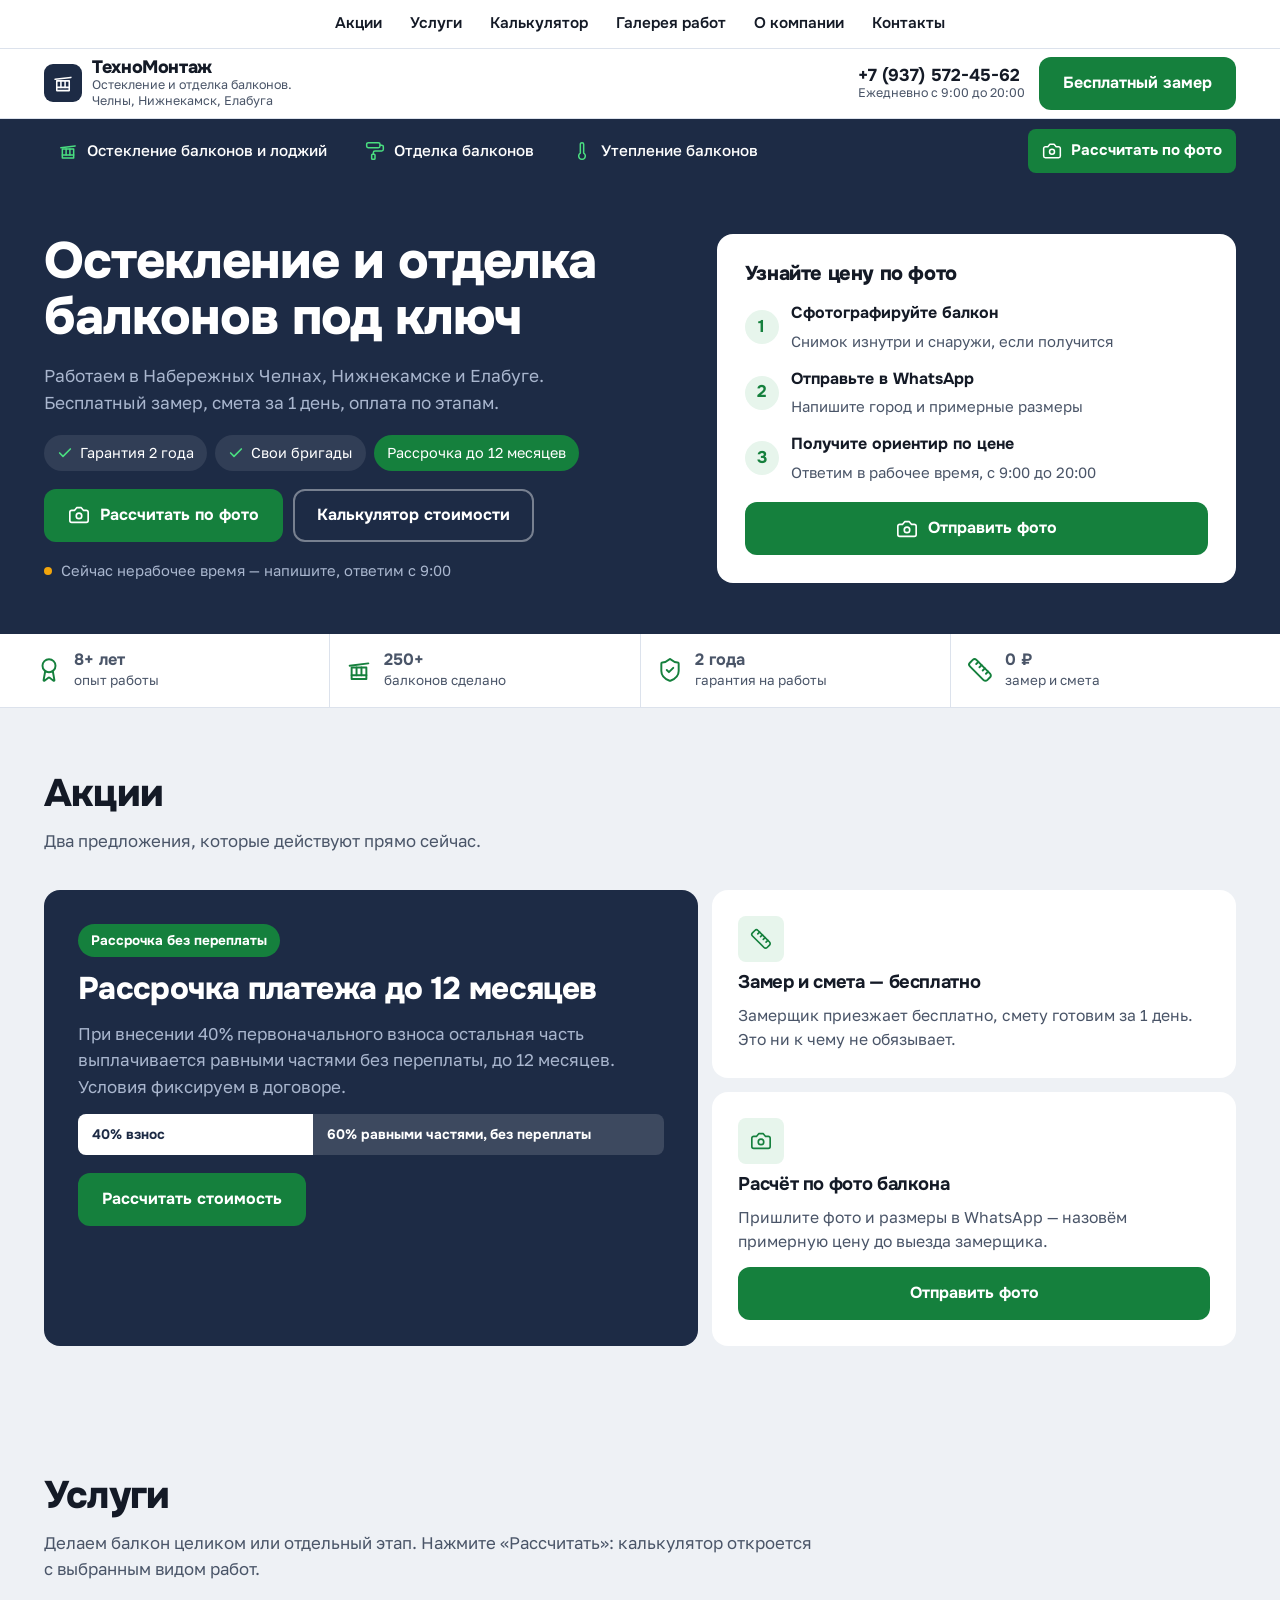
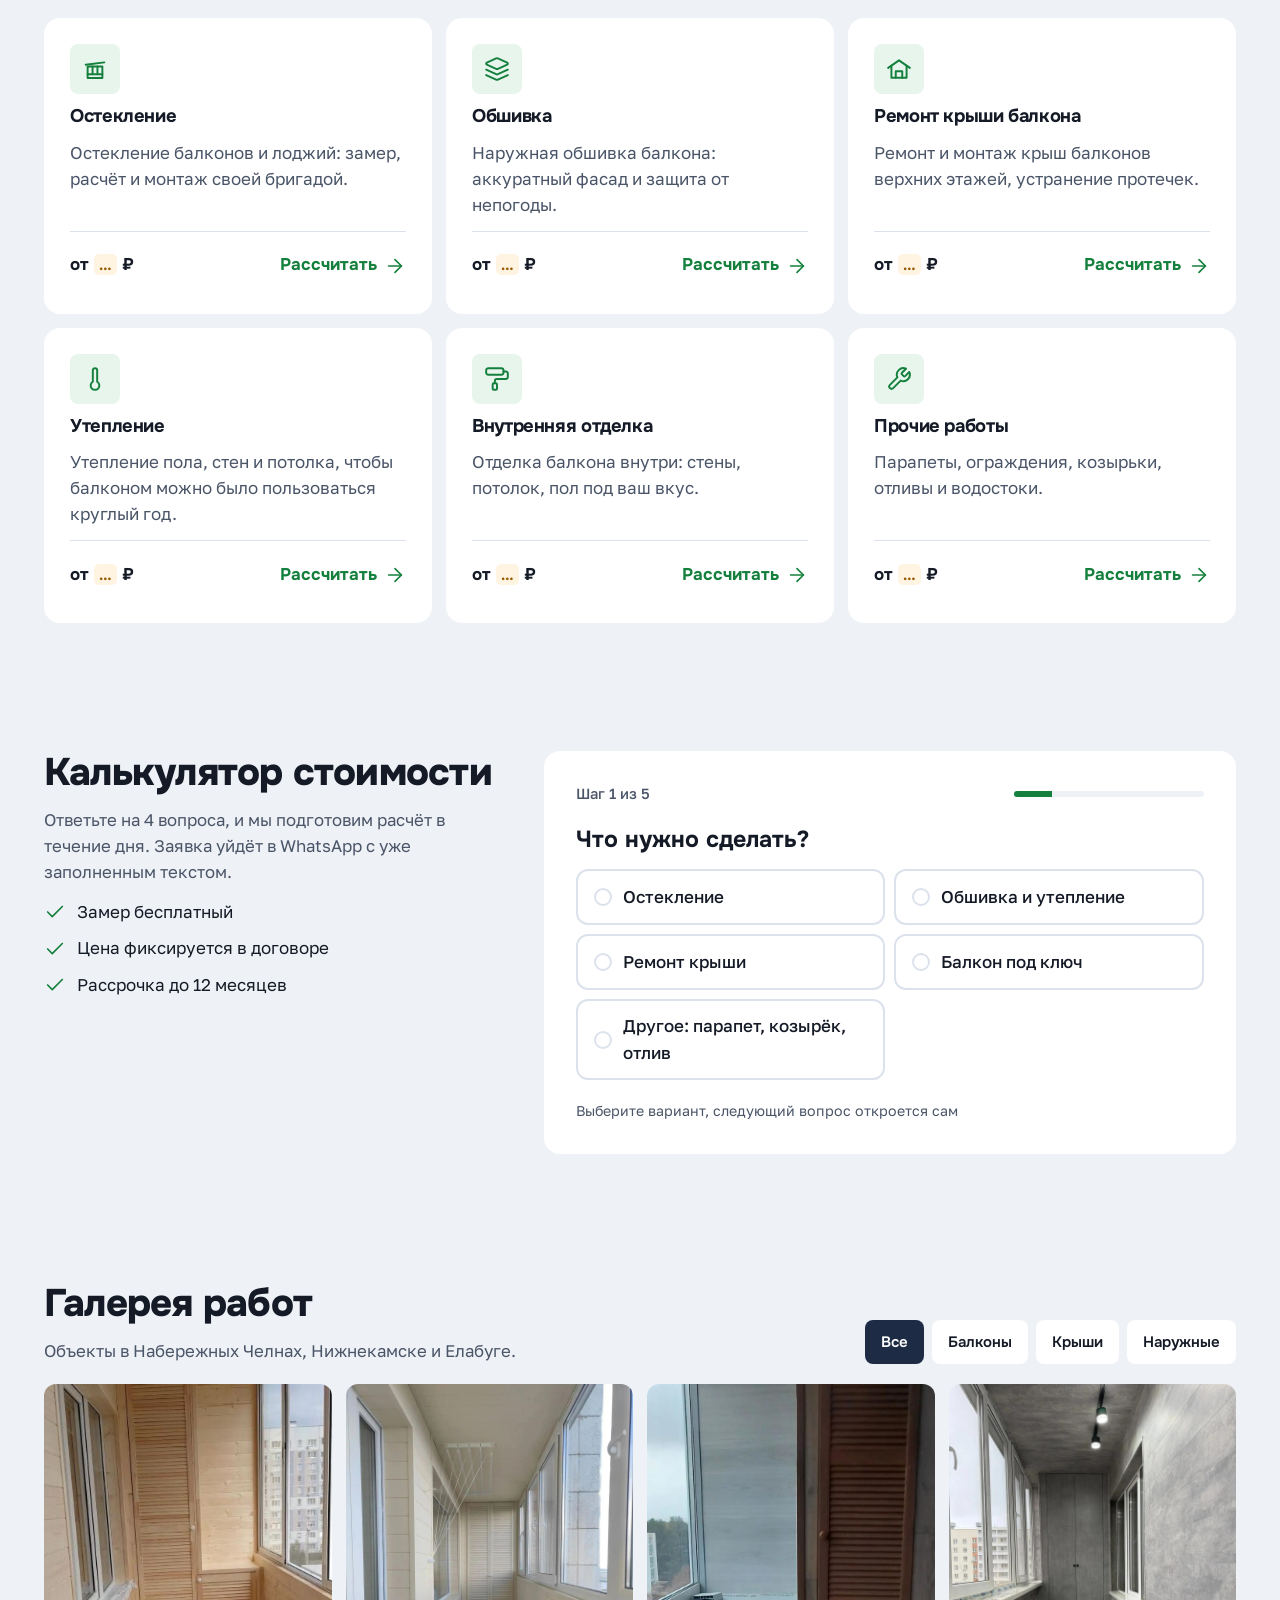
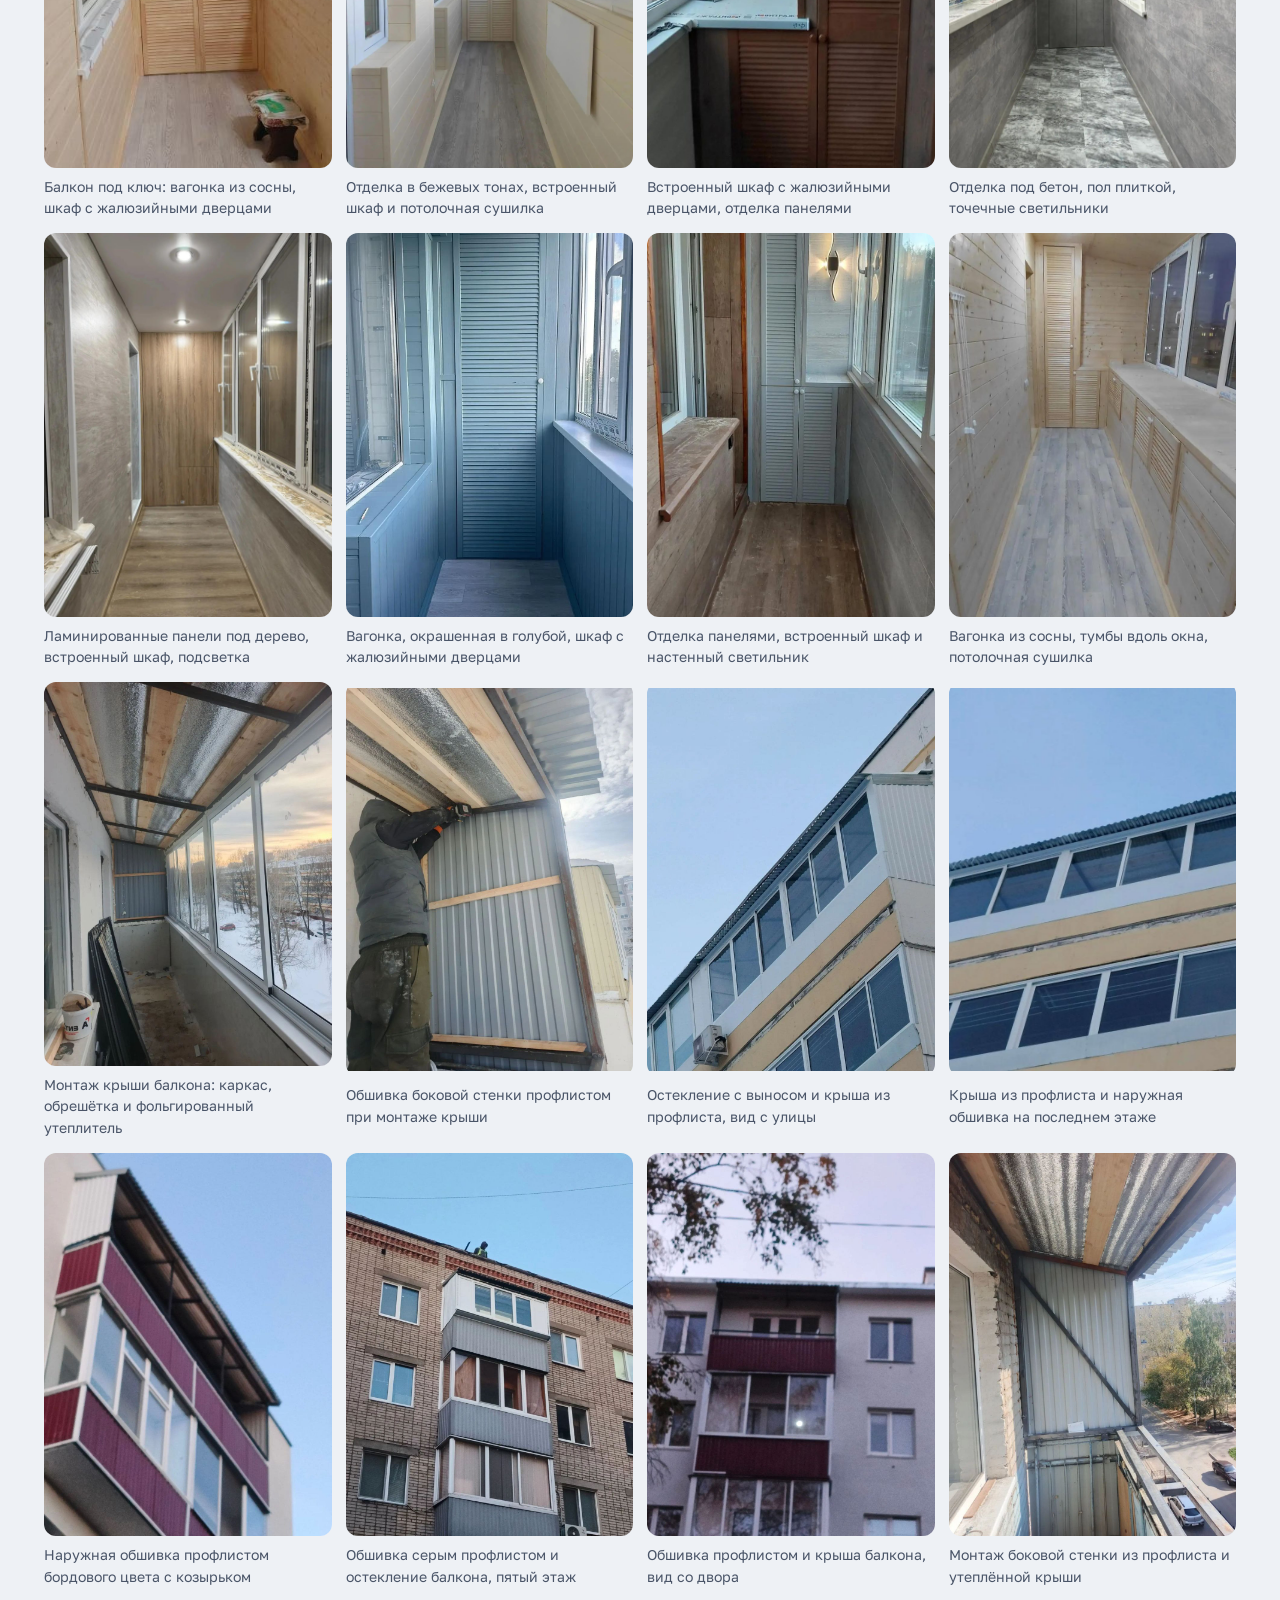
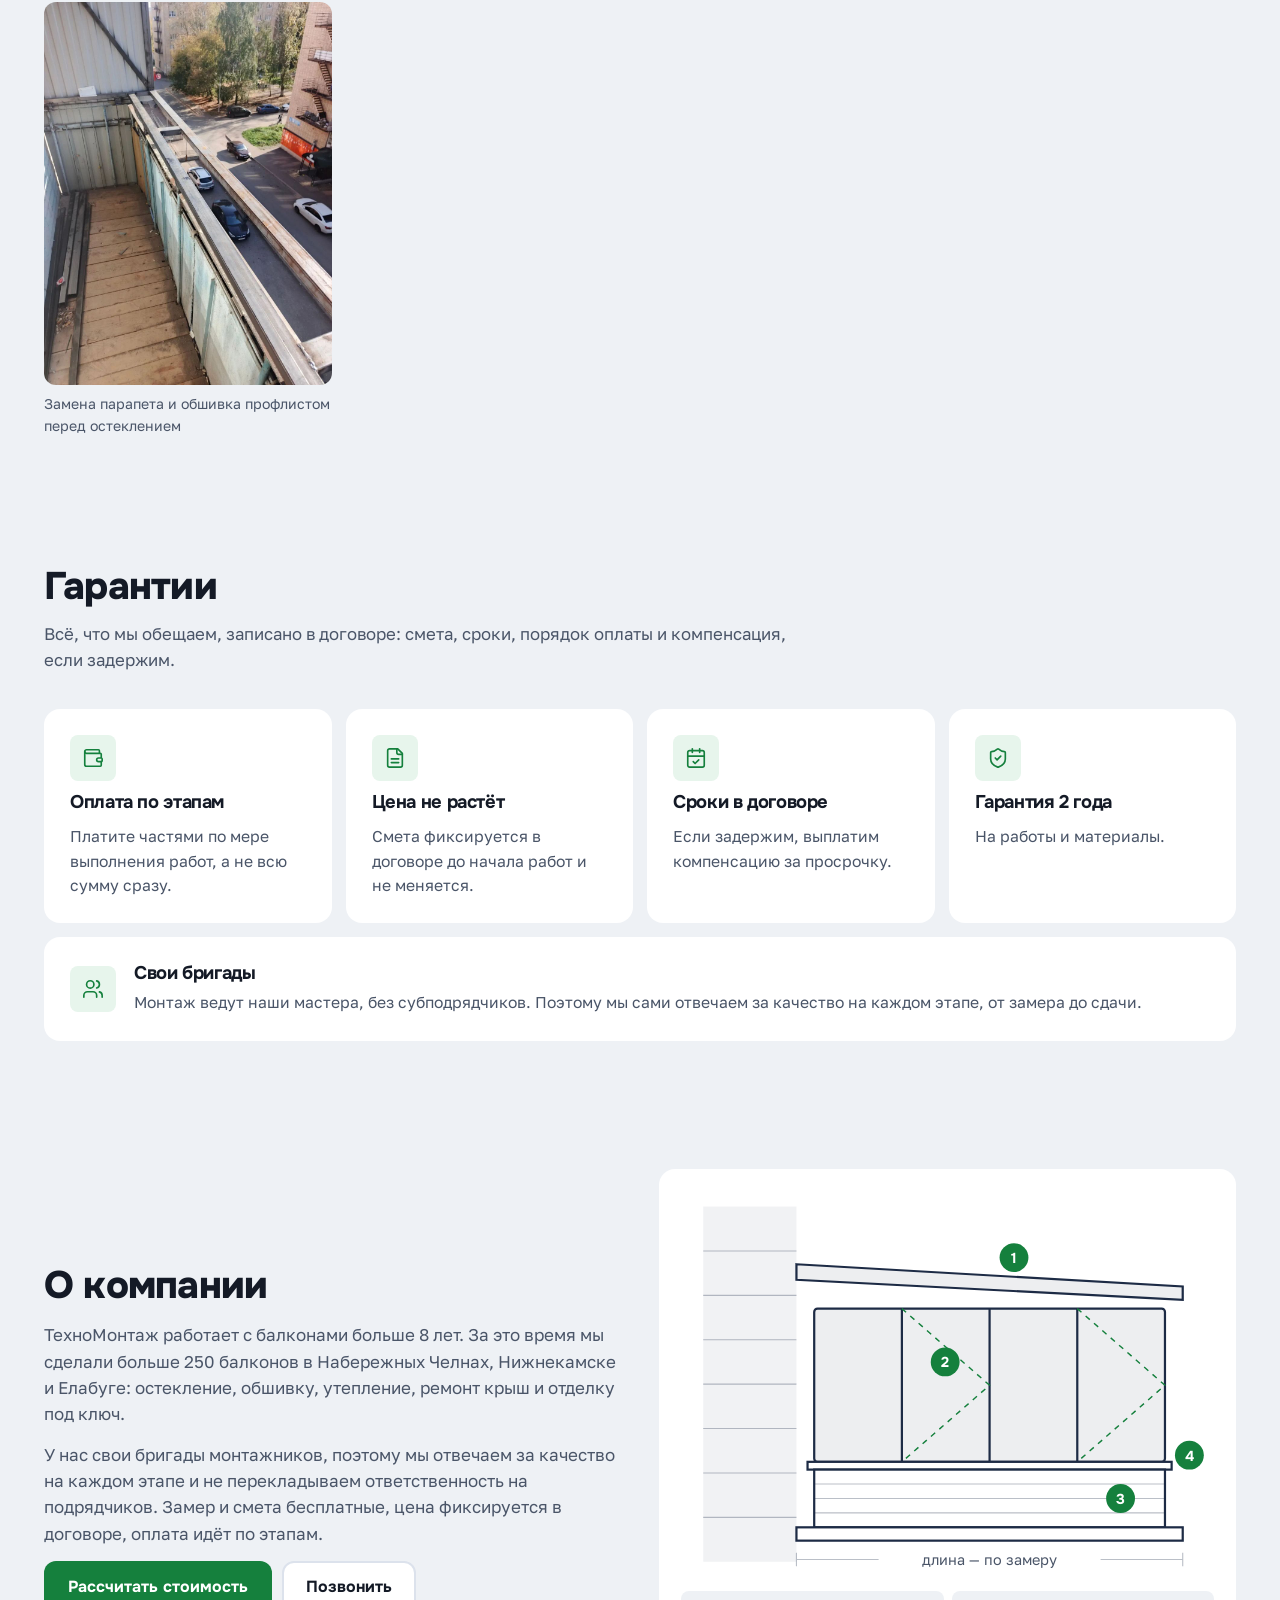
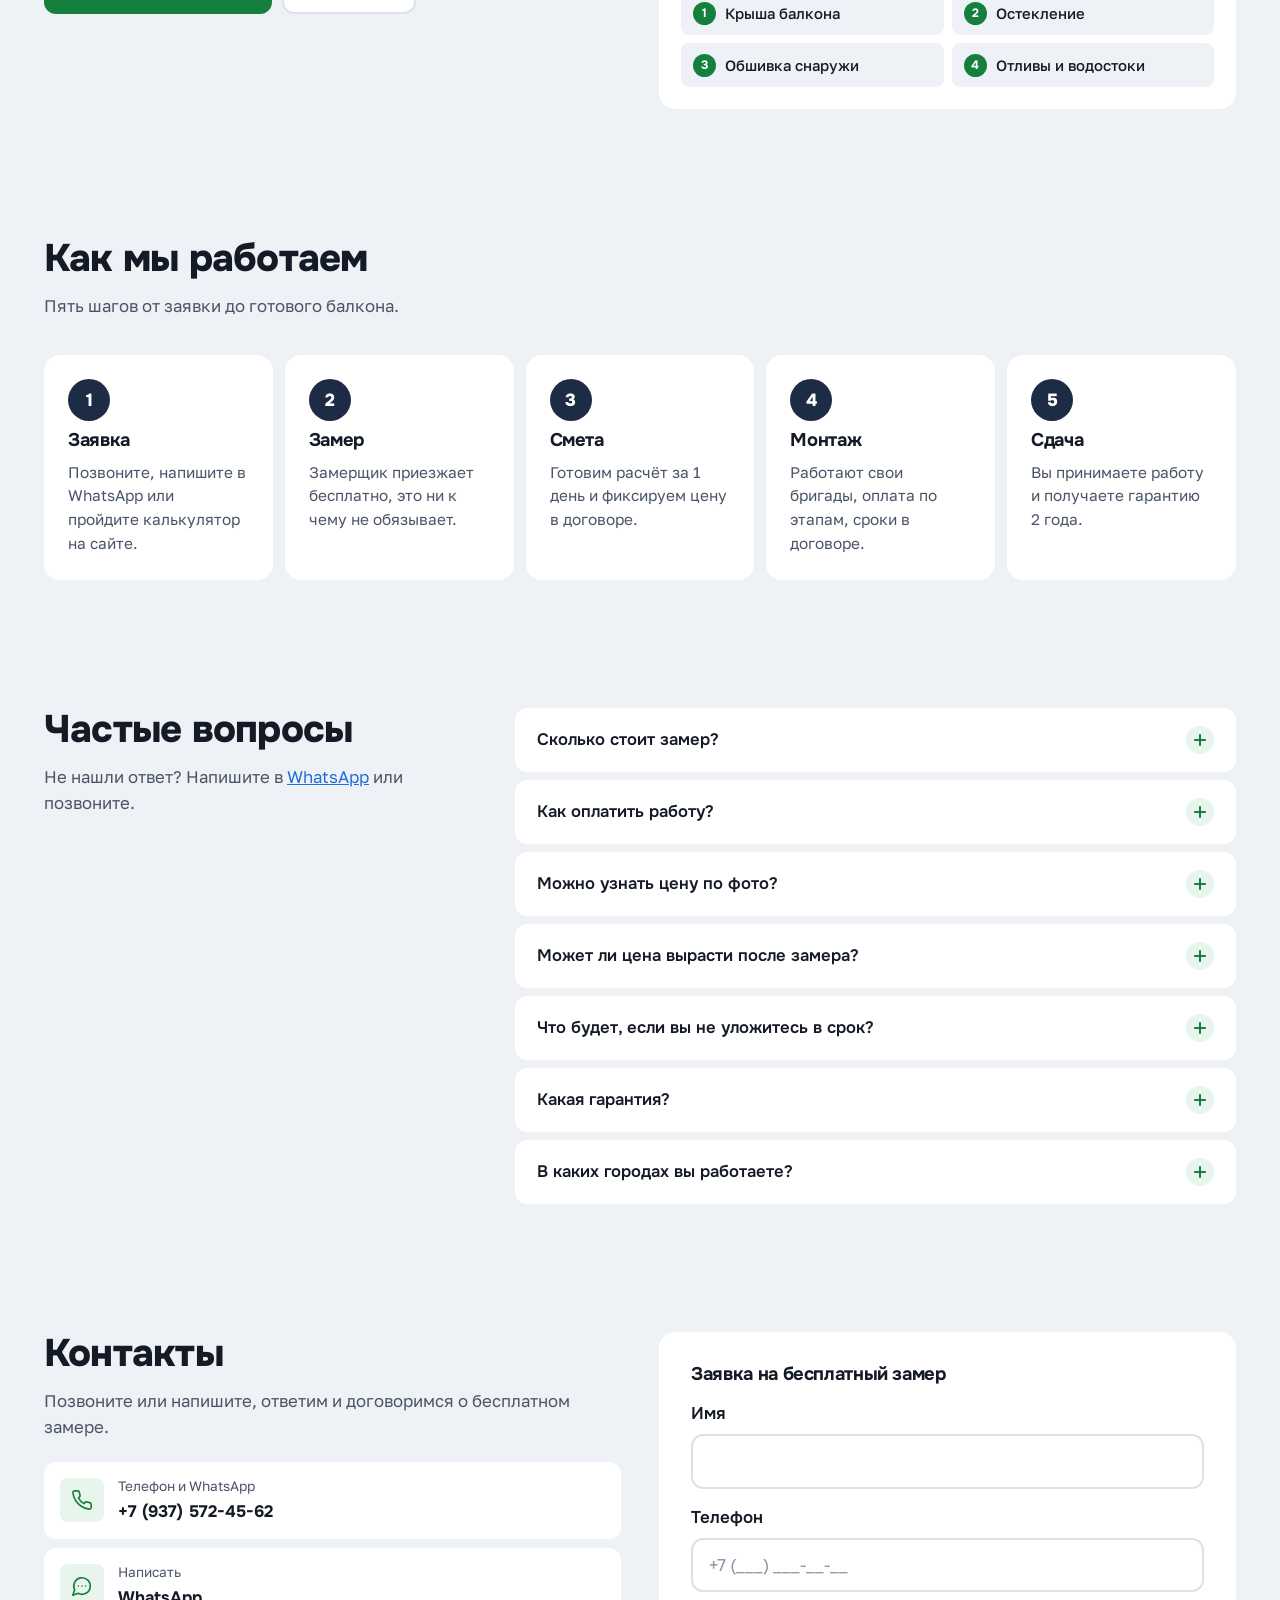
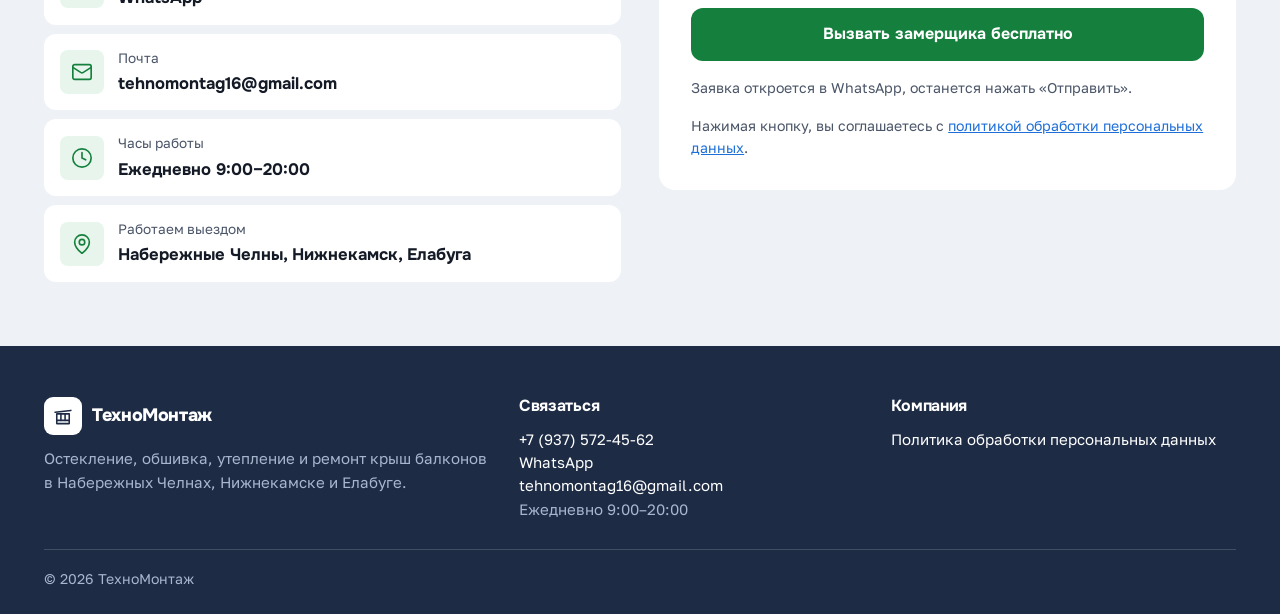
==== index.html @ e9e1a965 "Логотип: знак балкона с крышей и остеклением Вместо универсальной сетки в шапке, подвале, мобильном " ====
<!doctype html>
<html lang="ru">
<head>
<meta charset="utf-8">
<meta name="viewport" content="width=device-width, initial-scale=1, viewport-fit=cover">
<meta name="theme-color" content="#1D2B45">
<title>Остекление и обшивка балконов в Набережных Челнах, Нижнекамске, Елабуге — ТехноМонтаж</title>
<meta name="description" content="Остекление, обшивка, утепление и ремонт крыш балконов под ключ в Набережных Челнах, Нижнекамске и Елабуге. Бесплатный замер, смета за 1 день, оплата по этапам, рассрочка до 12 месяцев, гарантия 2 года. +7 (937) 572-45-62.">
<link rel="canonical" href="https://tehno-montag.ru/">
<meta property="og:type" content="website">
<meta property="og:locale" content="ru_RU">
<meta property="og:site_name" content="ТехноМонтаж">
<meta property="og:title" content="Остекление и отделка балконов под ключ — ТехноМонтаж">
<meta property="og:description" content="Бесплатный замер и смета за 1 день. Рассрочка до 12 месяцев, гарантия 2 года. Набережные Челны, Нижнекамск, Елабуга.">
<meta property="og:url" content="https://tehno-montag.ru/">
<meta property="og:image" content="https://tehno-montag.ru/images/balkony/1.jpg">
<link rel="icon" type="image/svg+xml" href="data:image/svg+xml,%3Csvg xmlns='http://www.w3.org/2000/svg' viewBox='0 0 32 32'%3E%3Crect width='32' height='32' rx='7.5' fill='%231D2B45'/%3E%3Cg fill='none' stroke='%23fff' stroke-width='2.3' stroke-linecap='round' stroke-linejoin='round'%3E%3Cpath d='M4.5 10.7 27.5 7.9'/%3E%3Cpath d='M6.9 12.9h18.2v14.2H6.9z'/%3E%3Cpath d='M13 12.9v9.5M19 12.9v9.5'/%3E%3Cpath d='M6.9 22.4h18.2'/%3E%3C/g%3E%3C/svg%3E">
<script type="application/ld+json">
{
  "@context": "https://schema.org",
  "@type": "HomeAndConstructionBusiness",
  "name": "ТехноМонтаж",
  "url": "https://tehno-montag.ru/",
  "telephone": "+7-937-572-45-62",
  "email": "tehnomontag16@gmail.com",
  "image": "https://tehno-montag.ru/images/balkony/1.jpg",
  "areaServed": ["Набережные Челны", "Нижнекамск", "Елабуга"],
  "openingHours": "Mo-Su 09:00-20:00",
  "description": "Остекление, обшивка, утепление и ремонт крыш балконов под ключ. Бесплатный замер, оплата по этапам, рассрочка до 12 месяцев, гарантия 2 года."
}
</script>
<!-- Сюда вставьте код счётчика Яндекс Метрики -->
<style>:root{padding-top:env(safe-area-inset-top,0px)}body{margin:0}[hidden]{display:none!important}</style>
<link rel="preconnect" href="https://fonts.googleapis.com">
<link rel="preconnect" href="https://fonts.gstatic.com" crossorigin>
<link rel="stylesheet" href="https://fonts.googleapis.com/css2?family=Onest:wght@600;700;800&family=Golos+Text:wght@400;500;600&display=swap">
<style>
/* Layout: светло-серый лист с белыми карточками, тёмно-синяя панель услуг и подвал, зелёная кнопка заявки; мобильная вёрстка в одну колонку, на телефоне и планшете — закреплённая панель связи */
:root{
  color-scheme:light;
  --bg:#EEF1F5; --card:#FFFFFF; --soft:#F6F8FB;
  --ink:#141A26; --muted:#4A5568;
  --line:#DCE2EC;
  --navy:#1D2B45; --navy-2:#27395C; --navy-ink:#FFFFFF; --navy-muted:#A9B6CE;
  --green:#15803D; --green-hover:#126B33; --green-soft:#E7F5EC; --green-bright:#4ADE80;
  --blue:#1E6FD9;
  --star:#F2A50C; --error:#C62828; --todo:#9A5B00; --todo-soft:#FFF4E2;
  --font-display:"Onest","Segoe UI",system-ui,-apple-system,sans-serif;
  --font-body:"Golos Text","Segoe UI",system-ui,-apple-system,sans-serif;
  --r-lg:16px; --r-md:12px; --r-sm:8px; --header-h:62px;
}
*,*::before,*::after{box-sizing:border-box}
html{scroll-behavior:smooth}
@media (prefers-reduced-motion: reduce){html{scroll-behavior:auto} *{transition:none!important;animation:none!important}}
body{background:var(--bg);color:var(--ink);font-family:var(--font-body);font-size:17px;line-height:1.55;-webkit-font-smoothing:antialiased}
h1,h2,h3{font-family:var(--font-display);color:var(--ink);margin:0;line-height:1.15;letter-spacing:-.02em;text-wrap:balance;overflow-wrap:break-word}
h1{font-size:clamp(1.85rem,1.35rem + 2.4vw,3.2rem);font-weight:800;line-height:1.08}
h2{font-size:clamp(1.5rem,1.2rem + 1.5vw,2.5rem);font-weight:800}
h3{font-size:1.15rem;font-weight:700}
p{margin:0}
a{color:var(--blue)}
img{max-width:100%;display:block}
svg.i{width:22px;height:22px;flex:none;stroke:currentColor;fill:none;stroke-width:1.8;stroke-linecap:round;stroke-linejoin:round}
:focus-visible{outline:3px solid var(--blue);outline-offset:2px;border-radius:6px}
.wrap{max-width:1240px;margin-inline:auto;padding-inline:16px}
@media (min-width:768px){.wrap{padding-inline:24px}}
.section{padding-block:clamp(36px,5vw,72px)}
section[id]{scroll-margin-top:calc(var(--header-h) + 8px)}
.sec-head{display:grid;gap:12px;margin-bottom:clamp(20px,3vw,36px);max-width:780px}
.lead{font-size:1.05rem;color:var(--muted)}
.todo{color:var(--todo);background:var(--todo-soft);border-radius:5px;padding:0 5px;font-weight:600}
.card{background:var(--card);border-radius:var(--r-lg);padding:clamp(18px,2.4vw,28px)}

/* Кнопки */
.btn{display:inline-flex;align-items:center;justify-content:center;gap:10px;min-height:52px;padding:12px 22px;border-radius:var(--r-md);font-family:var(--font-display);font-weight:700;font-size:1rem;text-decoration:none;border:2px solid transparent;cursor:pointer;text-align:center;transition:background-color .18s ease,border-color .18s ease,color .18s ease}
.btn-green{background:var(--green);color:#FFFFFF}
.btn-green:hover{background:var(--green-hover)}
.btn-navy{background:var(--navy);color:#FFFFFF}
.btn-navy:hover{background:var(--navy-2)}
.btn-line{background:var(--card);color:var(--ink);border-color:var(--line)}
.btn-line:hover{border-color:var(--navy)}
.btn-onnavy{background:transparent;color:#FFFFFF;border-color:rgba(255,255,255,.4)}
.btn-onnavy:hover{border-color:#FFFFFF;background:rgba(255,255,255,.08)}
.btn-ghost{background:transparent;color:var(--muted);border-color:var(--line);min-height:44px;padding:8px 16px;font-weight:600}
.btn-ghost:hover{color:var(--ink);border-color:var(--navy)}

/* Шапка */
.header{position:sticky;top:env(safe-area-inset-top,0px);z-index:30;background:var(--card);border-bottom:1px solid var(--line)}
.topnav{display:none;border-bottom:1px solid var(--line)}
.topnav .wrap{display:flex;gap:28px;justify-content:center;padding-block:12px}
.topnav a{color:var(--ink);text-decoration:none;font-family:var(--font-display);font-weight:600;font-size:.96rem}
.topnav a:hover{color:var(--blue)}
.headrow{display:flex;align-items:center;gap:14px;min-height:var(--header-h);padding-block:8px}
.logo{display:flex;align-items:center;gap:10px;text-decoration:none;min-width:0}
.logo-mark{width:38px;height:38px;flex:none;border-radius:9px;background:var(--navy);color:#FFFFFF;display:grid;place-items:center}
.logo-mark svg{width:22px;height:22px}
.logo-txt{display:grid;min-width:0}
.logo-txt b{font-family:var(--font-display);font-size:1.12rem;font-weight:800;color:var(--ink);letter-spacing:-.02em;line-height:1.1}
.logo-txt span{font-size:.78rem;color:var(--muted);line-height:1.25}
.head-right{display:flex;align-items:center;gap:14px;margin-left:auto}
.head-phone{display:grid;text-decoration:none;line-height:1.2}
.head-phone b{font-family:var(--font-display);font-size:1.08rem;color:var(--ink);white-space:nowrap}
.head-phone span{font-size:.78rem;color:var(--muted)}
.burger{width:46px;height:46px;flex:none;border:0;border-radius:var(--r-sm);background:var(--bg);color:var(--ink);cursor:pointer;display:grid;place-items:center}
.burger svg{width:24px;height:24px;stroke:currentColor;fill:none;stroke-width:2;stroke-linecap:round}
.head-cta{display:none}
@media (max-width:860px){.head-phone span{display:none}.logo-txt span{display:none}}
@media (max-width:420px){.head-phone{display:none}}
@media (min-width:1024px){
  .topnav{display:block}
  .burger{display:none}
  .head-cta{display:inline-flex}
  .logo-txt span{display:block;max-width:26ch}
}

/* Панель услуг */
.srvbar{background:var(--navy);color:var(--navy-ink)}
.srvbar .wrap{display:flex;gap:10px;align-items:center;padding-block:10px;overflow-x:auto;scrollbar-width:none}
.srvbar .wrap::-webkit-scrollbar{display:none}
.srvbar a{display:inline-flex;align-items:center;gap:9px;padding:9px 14px;border-radius:var(--r-sm);color:#FFFFFF;text-decoration:none;font-weight:500;font-size:.95rem;white-space:nowrap;min-height:44px}
.srvbar a:hover{background:var(--navy-2)}
.srvbar a svg.i{width:20px;height:20px;color:var(--green-bright)}
.srvbar a.photo{background:var(--green);font-family:var(--font-display);font-weight:700;margin-left:auto}
.srvbar a.photo:hover{background:var(--green-hover)}
.srvbar a.photo svg.i{color:#FFFFFF}
@media (max-width:1023px){.srvbar a.photo{margin-left:0}}

/* Первый экран */
.hero{background:var(--navy);color:var(--navy-ink);padding-block:clamp(28px,4vw,56px)}
.hero h1{color:#FFFFFF}
.hero-grid{display:grid;gap:clamp(22px,3vw,44px);align-items:center}
@media (min-width:1024px){.hero-grid{grid-template-columns:minmax(0,1.1fr) minmax(0,.9fr)}}
.hero-text{display:grid;gap:18px;min-width:0}
.hero-card{display:none;background:var(--card);border-radius:var(--r-lg);padding:clamp(20px,2.4vw,28px);color:var(--ink)}
.hero-card h2{font-size:1.25rem}
.hero-card ol{list-style:none;margin:16px 0 0;padding:0;display:grid;gap:14px;counter-reset:hs}
.hero-card li{display:grid;grid-template-columns:34px minmax(0,1fr);gap:4px 12px;align-items:center;counter-increment:hs}
.hero-card li::before{content:counter(hs);grid-row:span 2;width:34px;height:34px;border-radius:50%;background:var(--green-soft);color:var(--green);display:grid;place-items:center;font-family:var(--font-display);font-weight:700}
.hero-card li b{font-family:var(--font-display);font-size:1rem}
.hero-card li span{color:var(--muted);font-size:.93rem}
.hero-card .btn{width:100%;margin-top:18px}
@media (min-width:1024px){.hero-card{display:block}}
.hero p.sub{font-size:1.08rem;color:var(--navy-muted);max-width:48ch}
.hero-actions{display:grid;gap:10px}
@media (min-width:560px){.hero-actions{grid-auto-flow:column;justify-content:start}}
.hero-points{list-style:none;padding:0;margin:0;display:flex;flex-wrap:wrap;gap:8px}
.hero-points li{display:flex;align-items:center;gap:7px;padding:7px 13px;border-radius:999px;background:rgba(255,255,255,.09);font-size:.9rem;color:#FFFFFF}
.hero-points svg{width:16px;height:16px;color:var(--green-bright)}
.hero-points a{color:inherit;text-decoration:none}
.hero-points li.hot{background:var(--green)}
.hero-note{display:inline-flex;align-items:center;gap:9px;font-size:.92rem;color:var(--navy-muted)}
.dot{width:8px;height:8px;border-radius:50%;background:var(--green-bright);flex:none}
.dot.off{background:var(--star)}

/* Доверие */
.trust{background:var(--card);border-bottom:1px solid var(--line)}
.trust .wrap{display:grid;grid-template-columns:repeat(2,minmax(0,1fr));gap:1px;background:var(--line);padding-inline:0}
.tr{background:var(--card);padding:16px;display:flex;gap:12px;align-items:center;min-width:0}
.tr svg.i{width:26px;height:26px;color:var(--green);flex:none}
.tr b{font-family:var(--font-display);font-size:1.02rem;display:block;line-height:1.2}
.tr span{font-size:.84rem;color:var(--muted)}
@media (min-width:860px){.trust .wrap{grid-template-columns:repeat(4,minmax(0,1fr))}}

/* Акции */
.promos{display:grid;gap:14px}
@media (min-width:860px){.promos{grid-template-columns:1.25fr 1fr}}
.promo-main{background:var(--navy);color:#FFFFFF;border-radius:var(--r-lg);padding:clamp(20px,3vw,34px);display:grid;gap:14px;align-content:start}
.promo-main h3{color:#FFFFFF;font-size:clamp(1.25rem,1rem + 1.2vw,2rem);font-weight:800}
.promo-main p{color:var(--navy-muted)}
.promo-badge{justify-self:start;padding:6px 13px;border-radius:999px;background:var(--green);font-family:var(--font-display);font-weight:700;font-size:.85rem}
.split{display:flex;border-radius:var(--r-sm);overflow:hidden;font-family:var(--font-display);font-weight:700;font-size:.86rem;background:rgba(255,255,255,.14)}
.split > span{padding:10px 14px;white-space:nowrap;overflow:hidden;text-overflow:ellipsis}
.split-a{flex:0 0 40%;background:#FFFFFF;color:var(--navy)}
.split .hide-sm{padding:0}
@media (max-width:420px){.hide-sm{display:none}}
.promo-side{display:grid;gap:14px;align-content:start}
.promo-card{background:var(--card);border-radius:var(--r-lg);padding:clamp(18px,2.4vw,26px);display:grid;gap:10px;align-content:start}
.promo-card .ico{width:46px;height:46px;border-radius:var(--r-sm);background:var(--green-soft);color:var(--green);display:grid;place-items:center}
.promo-card p{color:var(--muted);font-size:.98rem}

/* Услуги */
.services{display:grid;gap:14px}
@media (min-width:600px){.services{grid-template-columns:repeat(2,minmax(0,1fr))}}
@media (min-width:1024px){.services{grid-template-columns:repeat(3,minmax(0,1fr))}}
.svc{background:var(--card);border-radius:var(--r-lg);padding:clamp(18px,2.4vw,26px);display:grid;grid-template-rows:auto auto 1fr auto;gap:12px;min-width:0}
.svc-ico{width:50px;height:50px;border-radius:var(--r-sm);background:var(--green-soft);color:var(--green);display:grid;place-items:center}
.svc-ico svg.i{width:26px;height:26px}
.svc p{color:var(--muted)}
.svc-foot{display:flex;align-items:center;justify-content:space-between;gap:12px;flex-wrap:wrap;padding-top:12px;border-top:1px solid var(--line)}
.price{font-family:var(--font-display);font-weight:700}
.svc-link{display:inline-flex;align-items:center;gap:7px;background:none;border:0;padding:6px 0;font:inherit;font-family:var(--font-display);font-weight:700;color:var(--green);cursor:pointer;min-height:44px}
.svc-link:hover{text-decoration:underline}

/* О компании */
.about{display:grid;gap:clamp(20px,3vw,44px);align-items:center}
@media (min-width:900px){.about{grid-template-columns:minmax(0,1fr) minmax(0,1fr)}}
.about-text{display:grid;gap:14px}
.about-text p{color:var(--muted)}
.sheet{margin:0;background:var(--card);border-radius:var(--r-lg);padding:clamp(14px,2vw,22px);display:grid;gap:12px;min-width:0}
.sheet svg{width:100%;height:auto;display:block}
.s-line{stroke:var(--navy);fill:none;stroke-width:2}
.s-thin{stroke:var(--navy);fill:none;stroke-width:1;opacity:.3}
.s-dash{stroke:var(--green);fill:none;stroke-width:1.3;stroke-dasharray:5 5}
.s-glass{fill:var(--navy);opacity:.08}
.s-wall{fill:var(--navy);opacity:.06}
.s-fill{fill:var(--card)}
.s-text{fill:var(--muted);font-family:var(--font-body);font-size:13px}
.s-mark circle{fill:var(--green)}
.s-mark text{fill:#FFFFFF;font-family:var(--font-display);font-weight:700;font-size:13px}
.legend{list-style:none;margin:0;padding:0;display:grid;grid-template-columns:repeat(2,minmax(0,1fr));gap:8px}
.legend a{display:flex;align-items:center;gap:9px;padding:10px 12px;border-radius:var(--r-sm);background:var(--bg);text-decoration:none;color:var(--ink);font-size:.93rem;font-weight:500;min-height:44px}
.legend a:hover{color:var(--green)}
.legend b{display:grid;place-items:center;width:23px;height:23px;flex:none;border-radius:50%;background:var(--green);color:#FFFFFF;font-family:var(--font-display);font-size:.76rem}
@media (max-width:400px){.legend{grid-template-columns:1fr}}

/* Калькулятор */
.quiz-layout{display:grid;gap:clamp(20px,3vw,44px);align-items:start}
@media (min-width:1024px){.quiz-layout{grid-template-columns:minmax(0,.8fr) minmax(0,1.2fr)}}
.quiz-intro{display:grid;gap:14px}
.ticks{list-style:none;padding:0;margin:0;display:grid;gap:10px}
.ticks li{display:flex;gap:11px;align-items:center}
.ticks svg{color:var(--green)}
.quiz{background:var(--card);border-radius:var(--r-lg);padding:clamp(18px,2.6vw,32px);display:grid;gap:20px;min-width:0}
.quiz-head{display:flex;justify-content:space-between;align-items:center;gap:14px;color:var(--muted);font-size:.92rem;font-weight:500}
.progress{flex:1;max-width:190px;height:6px;border-radius:999px;background:var(--bg);overflow:hidden}
.progress span{display:block;height:100%;width:20%;background:var(--green);transition:width .3s ease}
fieldset{border:0;margin:0;padding:0;min-width:0}
legend{font-family:var(--font-display);font-size:clamp(1.15rem,1rem + .6vw,1.45rem);font-weight:700;color:var(--ink);margin-bottom:16px;padding:0;line-height:1.2}
.opts{display:grid;gap:9px}
@media (min-width:560px){.opts{grid-template-columns:repeat(2,minmax(0,1fr))}}
.opt{position:relative}
.opt input{position:absolute;opacity:0;width:1px;height:1px}
.opt span{display:flex;align-items:center;gap:11px;min-height:56px;padding:12px 16px;border:2px solid var(--line);border-radius:var(--r-md);cursor:pointer;font-weight:500;transition:border-color .15s ease,background-color .15s ease}
.opt span::before{content:"";width:18px;height:18px;flex:none;border-radius:50%;border:2px solid var(--line);transition:border-color .15s ease,box-shadow .15s ease}
.opt:hover span{border-color:var(--navy)}
.opt input:checked + span{border-color:var(--green);background:var(--green-soft)}
.opt input:checked + span::before{border-color:var(--green);box-shadow:inset 0 0 0 3px var(--card),inset 0 0 0 9px var(--green)}
.opt input:focus-visible + span{outline:3px solid var(--blue);outline-offset:2px}
.quiz-nav{display:flex;justify-content:space-between;align-items:center;gap:12px;flex-wrap:wrap}
.quiz-nav small{color:var(--muted)}
.field{display:grid;gap:7px}
.field label,.field .label{font-family:var(--font-display);font-weight:600}
.field .hint{font-family:var(--font-body);font-weight:400;color:var(--muted)}
.input,select.input{width:100%;min-height:54px;padding:12px 16px;border:2px solid var(--line);border-radius:var(--r-md);background:var(--card);color:var(--ink);font:inherit}
.input::placeholder{color:#8A93A6}
.input:focus{outline:none;border-color:var(--green)}
.input[aria-invalid="true"]{border-color:var(--error)}
.err{color:var(--error);font-size:.92rem;font-weight:500}
.form-grid{display:grid;gap:14px}
@media (min-width:560px){.form-grid{grid-template-columns:repeat(2,minmax(0,1fr))}.form-grid .full{grid-column:1/-1}}
.seg{display:flex;flex-wrap:wrap;gap:9px}
.seg .opt span{min-height:48px}
.send-note,.consent{font-size:.88rem;color:var(--muted)}
.send-note strong{color:var(--ink)}

/* Галерея */
.works-head{display:flex;justify-content:space-between;align-items:end;gap:20px;flex-wrap:wrap;margin-bottom:20px}
.works-head .sec-head{margin-bottom:0}
.tabs{display:flex;flex-wrap:wrap;gap:8px}
.tab{min-height:44px;padding:9px 16px;border-radius:var(--r-sm);border:0;background:var(--card);color:var(--ink);font-family:var(--font-display);font-weight:600;font-size:.94rem;cursor:pointer}
.tab:hover{background:var(--soft)}
.tab[aria-pressed="true"]{background:var(--navy);color:#FFFFFF}
.gallery{display:grid;grid-template-columns:repeat(2,minmax(0,1fr));gap:10px}
@media (min-width:700px){.gallery{grid-template-columns:repeat(3,minmax(0,1fr));gap:14px}}
@media (min-width:1024px){.gallery{grid-template-columns:repeat(4,minmax(0,1fr))}}
.shot{margin:0;display:grid;gap:8px;min-width:0}
.shot button{padding:0;border:0;background:none;cursor:zoom-in;border-radius:var(--r-md);overflow:hidden;display:block;width:100%}
.shot .ph{aspect-ratio:3/4;width:100%;max-width:100%;border-radius:var(--r-md);background:var(--card);position:relative;display:grid;place-items:center;color:var(--navy-muted)}
.shot img{position:absolute;inset:0;width:100%;height:100%;object-fit:cover;transition:transform .4s ease}
.shot button:hover img{transform:scale(1.04)}
.shot.noimg img{display:none}
.shot figcaption{font-size:.88rem;color:var(--muted)}

/* Гарантии */
.guar{display:grid;gap:14px}
@media (min-width:600px){.guar{grid-template-columns:repeat(2,minmax(0,1fr))}}
@media (min-width:1024px){.guar{grid-template-columns:repeat(4,minmax(0,1fr))}}
.g-card{background:var(--card);border-radius:var(--r-lg);padding:clamp(18px,2.4vw,26px);display:grid;gap:11px;align-content:start;min-width:0}
.g-ico{width:46px;height:46px;border-radius:var(--r-sm);background:var(--green-soft);color:var(--green);display:grid;place-items:center}
.g-card p{color:var(--muted);font-size:.98rem}
.g-card.wide{grid-column:1/-1}
@media (min-width:600px){.g-card.wide{grid-template-columns:auto minmax(0,1fr);align-items:center;gap:6px 18px}.g-card.wide .g-ico{grid-row:span 2}}

/* Этапы */
.steps{list-style:none;margin:0;padding:0;display:grid;gap:12px;counter-reset:st}
@media (min-width:700px){.steps{grid-template-columns:repeat(2,minmax(0,1fr))}}
@media (min-width:1100px){.steps{grid-template-columns:repeat(5,minmax(0,1fr))}}
.step{background:var(--card);border-radius:var(--r-lg);padding:clamp(18px,2.4vw,24px);display:grid;gap:9px;align-content:start;counter-increment:st}
.step::before{content:counter(st);width:42px;height:42px;border-radius:50%;display:grid;place-items:center;background:var(--navy);color:#FFFFFF;font-family:var(--font-display);font-weight:800;font-size:1.1rem}
.step p{color:var(--muted);font-size:.96rem}

/* Вопросы */
.faq-grid{display:grid;gap:clamp(20px,3vw,44px);align-items:start}
@media (min-width:900px){.faq-grid{grid-template-columns:minmax(0,.75fr) minmax(0,1.25fr)}}
.faq{display:grid;gap:8px}
.faq details{background:var(--card);border-radius:var(--r-md)}
.faq summary{list-style:none;cursor:pointer;display:flex;justify-content:space-between;align-items:center;gap:16px;padding:18px clamp(16px,2vw,22px);font-family:var(--font-display);font-size:1.04rem;font-weight:600;min-height:58px}
.faq summary::-webkit-details-marker{display:none}
.faq summary .plus{position:relative;width:28px;height:28px;border-radius:50%;background:var(--green-soft);flex:none;transition:transform .25s ease}
.faq summary .plus::before,.faq summary .plus::after{content:"";position:absolute;left:50%;top:50%;width:12px;height:2px;border-radius:2px;background:var(--green);transform:translate(-50%,-50%)}
.faq summary .plus::after{transform:translate(-50%,-50%) rotate(90deg)}
.faq details[open] .plus{transform:rotate(45deg)}
.faq details p{padding:0 clamp(16px,2vw,22px) 20px;color:var(--muted);max-width:64ch}

/* Контакты */
.contact{display:grid;gap:clamp(20px,3vw,44px);align-items:start}
@media (min-width:900px){.contact{grid-template-columns:minmax(0,1fr) minmax(0,1fr)}}
.c-list{list-style:none;margin:22px 0 0;padding:0;display:grid;gap:9px}
.c-list li{background:var(--card);border-radius:var(--r-md);padding:14px 16px;display:grid;grid-template-columns:44px minmax(0,1fr);gap:2px 14px;align-items:center}
.c-list .ci{grid-row:span 2;width:44px;height:44px;border-radius:var(--r-sm);background:var(--green-soft);color:var(--green);display:grid;place-items:center}
.c-list span{font-size:.85rem;color:var(--muted)}
.c-list strong,.c-list a{font-family:var(--font-display);font-weight:700;color:var(--ink);text-decoration:none;font-size:1.04rem;overflow-wrap:anywhere}
.c-list a:hover{color:var(--green)}
.c-form{background:var(--card);border-radius:var(--r-lg);padding:clamp(18px,2.6vw,32px);display:grid;gap:16px}

/* Подвал */
.footer{background:var(--navy);color:var(--navy-muted);padding-block:clamp(32px,4vw,52px) 24px}
.footer-cols{display:grid;gap:26px}
@media (min-width:760px){.footer-cols{grid-template-columns:minmax(0,1.3fr) minmax(0,1fr) minmax(0,1fr)}}
.footer .logo-mark{background:#FFFFFF;color:var(--navy)}
.footer .logo-txt b{color:#FFFFFF}
.footer p{font-size:.94rem;margin-top:12px}
.footer a{color:#FFFFFF;text-decoration:none}
.footer a:hover{text-decoration:underline}
.footer h3{color:#FFFFFF;font-size:1rem;margin-bottom:8px}
.footer .todo{color:#FFD79A;background:rgba(255,255,255,.1)}
.footer-bottom{margin-top:28px;padding-top:18px;border-top:1px solid rgba(255,255,255,.16);font-size:.88rem}

/* Меню и панель связи */
.mmenu{position:fixed;inset:0;z-index:50;background:var(--card);padding:calc(14px + env(safe-area-inset-top,0px)) 16px calc(18px + env(safe-area-inset-bottom,0px));overflow-y:auto;display:grid;grid-template-rows:auto 1fr auto;gap:20px}
.mmenu-top{display:flex;align-items:center;justify-content:space-between;gap:14px}
.mmenu nav{display:grid;gap:6px;align-content:start}
.mmenu nav a{padding:15px 16px;border-radius:var(--r-md);background:var(--bg);color:var(--ink);text-decoration:none;font-family:var(--font-display);font-weight:600;font-size:1.08rem;min-height:54px;display:flex;align-items:center}
.mmenu-foot{display:grid;gap:9px}
.mmenu-foot .btn{width:100%}
@media (min-width:1024px){.mmenu{display:none!important}}
.mbar{display:grid;grid-template-columns:1fr 1fr;gap:9px;position:fixed;left:0;right:0;bottom:0;z-index:40;padding:9px 12px calc(9px + env(safe-area-inset-bottom,0px));background:var(--card);border-top:1px solid var(--line)}
.mbar .btn{min-height:50px;padding:10px 10px;font-size:.98rem}
body{padding-bottom:calc(70px + env(safe-area-inset-bottom,0px))}
@media (min-width:1024px){.mbar{display:none}body{padding-bottom:0}}

/* Просмотр фото */
dialog.viewer{border:0;padding:0;background:transparent;max-width:min(1000px,94vw);width:100%}
dialog.viewer::backdrop{background:rgba(20,26,38,.9)}
.viewer-in{display:grid;gap:12px}
.viewer-img{aspect-ratio:3/4;max-height:78vh;width:100%;max-width:100%;border-radius:var(--r-md);background:var(--navy);display:grid;place-items:center;color:var(--navy-muted);overflow:hidden;position:relative}
.viewer-img img{position:absolute;inset:0;width:100%;height:100%;object-fit:contain;background:#000}
.viewer-bar{display:flex;align-items:center;justify-content:space-between;gap:10px;color:#FFFFFF;flex-wrap:wrap;font-size:.92rem}
.viewer-bar .btn-ghost{color:#FFFFFF;border-color:rgba(255,255,255,.4)}
.viewer-bar .btn-ghost:hover{color:#FFFFFF;border-color:#FFFFFF}
</style>
</head>
<body>


<svg width="0" height="0" style="position:absolute" aria-hidden="true">
  <symbol id="i-phone" viewBox="0 0 24 24"><path d="M22 16.92v3a2 2 0 0 1-2.18 2 19.79 19.79 0 0 1-8.63-3.07 19.5 19.5 0 0 1-6-6 19.79 19.79 0 0 1-3.07-8.67A2 2 0 0 1 4.11 2h3a2 2 0 0 1 2 1.72 12.84 12.84 0 0 0 .7 2.81 2 2 0 0 1-.45 2.11L8.09 9.91a16 16 0 0 0 6 6l1.27-1.27a2 2 0 0 1 2.11-.45 12.84 12.84 0 0 0 2.81.7A2 2 0 0 1 22 16.92z"/></symbol>
  <symbol id="i-chat" viewBox="0 0 24 24"><path d="M7.9 20A9 9 0 1 0 4 16.1L2 22Z"/><path d="M8 12h.01"/><path d="M12 12h.01"/><path d="M16 12h.01"/></symbol>
  <symbol id="i-window" viewBox="0 0 24 24"><path d="M3.4 8 20.6 5.9"/><path d="M5.2 9.7h13.6v10.6H5.2z"/><path d="M9.73 9.7v7.1M14.27 9.7v7.1"/><path d="M5.2 16.8h13.6"/></symbol>
  <symbol id="i-layers" viewBox="0 0 24 24"><path d="M12.83 2.18a2 2 0 0 0-1.66 0L2.6 6.08a1 1 0 0 0 0 1.83l8.58 3.91a2 2 0 0 0 1.66 0l8.58-3.9a1 1 0 0 0 0-1.83Z"/><path d="m22 17.65-9.17 4.16a2 2 0 0 1-1.66 0L2 17.65"/><path d="m22 12.65-9.17 4.16a2 2 0 0 1-1.66 0L2 12.65"/></symbol>
  <symbol id="i-roof" viewBox="0 0 24 24"><path d="M2 11 12 4l10 7"/><path d="M5 9v11h14V9"/><path d="M9 20v-6h6v6"/></symbol>
  <symbol id="i-thermo" viewBox="0 0 24 24"><path d="M14 4v10.54a4 4 0 1 1-4 0V4a2 2 0 0 1 4 0Z"/></symbol>
  <symbol id="i-roller" viewBox="0 0 24 24"><rect width="16" height="6" x="2" y="2" rx="2"/><path d="M10 16v-2a2 2 0 0 1 2-2h8a2 2 0 0 0 2-2V7a2 2 0 0 0-2-2h-2"/><rect width="4" height="6" x="8" y="16" rx="1"/></symbol>
  <symbol id="i-wrench" viewBox="0 0 24 24"><path d="M14.7 6.3a1 1 0 0 0 0 1.4l1.6 1.6a1 1 0 0 0 1.4 0l3.77-3.77a6 6 0 0 1-7.94 7.94l-6.91 6.91a2.12 2.12 0 0 1-3-3l6.91-6.91a6 6 0 0 1 7.94-7.94l-3.76 3.76z"/></symbol>
  <symbol id="i-check" viewBox="0 0 24 24"><path d="M20 6 9 17l-5-5"/></symbol>
  <symbol id="i-arrow" viewBox="0 0 24 24"><path d="M5 12h14"/><path d="m12 5 7 7-7 7"/></symbol>
  <symbol id="i-camera" viewBox="0 0 24 24"><path d="M14.5 4h-5L7 7H4a2 2 0 0 0-2 2v9a2 2 0 0 0 2 2h16a2 2 0 0 0 2-2V9a2 2 0 0 0-2-2h-3l-2.5-3z"/><circle cx="12" cy="13" r="3"/></symbol>
  <symbol id="i-file" viewBox="0 0 24 24"><path d="M15 2H6a2 2 0 0 0-2 2v16a2 2 0 0 0 2 2h12a2 2 0 0 0 2-2V7Z"/><path d="M14 2v4a2 2 0 0 0 2 2h4"/><path d="M16 13H8"/><path d="M16 17H8"/></symbol>
  <symbol id="i-shield" viewBox="0 0 24 24"><path d="M20 13c0 5-3.5 7.5-7.66 8.95a1 1 0 0 1-.67-.01C7.5 20.5 4 18 4 13V6a1 1 0 0 1 1-1c2 0 4.5-1.2 6.24-2.72a1.17 1.17 0 0 1 1.52 0C14.51 3.81 17 5 19 5a1 1 0 0 1 1 1z"/><path d="m9 12 2 2 4-4"/></symbol>
  <symbol id="i-wallet" viewBox="0 0 24 24"><path d="M19 7V4a1 1 0 0 0-1-1H5a2 2 0 0 0 0 4h15a1 1 0 0 1 1 1v4h-3a2 2 0 0 0 0 4h3a1 1 0 0 0 1-1v-2a1 1 0 0 0-1-1"/><path d="M3 5v14a2 2 0 0 0 2 2h15a1 1 0 0 0 1-1v-4"/></symbol>
  <symbol id="i-users" viewBox="0 0 24 24"><path d="M16 21v-2a4 4 0 0 0-4-4H6a4 4 0 0 0-4 4v2"/><circle cx="9" cy="7" r="4"/><path d="M22 21v-2a4 4 0 0 0-3-3.87"/><path d="M16 3.13a4 4 0 0 1 0 7.75"/></symbol>
  <symbol id="i-calendar" viewBox="0 0 24 24"><rect width="18" height="18" x="3" y="4" rx="2"/><path d="M16 2v4"/><path d="M8 2v4"/><path d="M3 10h18"/><path d="m9 16 2 2 4-4"/></symbol>
  <symbol id="i-clock" viewBox="0 0 24 24"><circle cx="12" cy="12" r="10"/><path d="M12 6v6l4 2"/></symbol>
  <symbol id="i-pin" viewBox="0 0 24 24"><path d="M20 10c0 4.993-5.539 10.193-7.399 11.799a1 1 0 0 1-1.202 0C9.539 20.193 4 14.993 4 10a8 8 0 0 1 16 0"/><circle cx="12" cy="10" r="3"/></symbol>
  <symbol id="i-mail" viewBox="0 0 24 24"><rect width="20" height="16" x="2" y="4" rx="2"/><path d="m22 7-8.97 5.7a1.94 1.94 0 0 1-2.06 0L2 7"/></symbol>
  <symbol id="i-image" viewBox="0 0 24 24"><rect width="18" height="18" x="3" y="3" rx="2"/><circle cx="9" cy="9" r="2"/><path d="m21 15-3.09-3.09a2 2 0 0 0-2.82 0L6 21"/></symbol>
  <symbol id="i-award" viewBox="0 0 24 24"><path d="m15.477 12.89 1.515 8.526a.5.5 0 0 1-.81.47l-3.58-2.687a1 1 0 0 0-1.197 0l-3.586 2.686a.5.5 0 0 1-.81-.469l1.514-8.526"/><circle cx="12" cy="8" r="6"/></symbol>
  <symbol id="i-star" viewBox="0 0 24 24"><path d="M11.525 2.295a.53.53 0 0 1 .95 0l2.31 4.679a2.123 2.123 0 0 0 1.595 1.16l5.166.756a.53.53 0 0 1 .294.904l-3.736 3.638a2.123 2.123 0 0 0-.611 1.878l.882 5.14a.53.53 0 0 1-.771.56l-4.618-2.428a2.122 2.122 0 0 0-1.973 0L6.396 21.01a.53.53 0 0 1-.77-.56l.881-5.139a2.122 2.122 0 0 0-.611-1.879L2.16 9.795a.53.53 0 0 1 .294-.906l5.165-.755a2.122 2.122 0 0 0 1.597-1.16z"/></symbol>
  <symbol id="i-ruler" viewBox="0 0 24 24"><path d="M21.3 15.3a2.4 2.4 0 0 1 0 3.4l-2.6 2.6a2.4 2.4 0 0 1-3.4 0L2.7 8.7a2.41 2.41 0 0 1 0-3.4l2.6-2.6a2.41 2.41 0 0 1 3.4 0Z"/><path d="m14.5 12.5 2-2"/><path d="m11.5 9.5 2-2"/><path d="m8.5 6.5 2-2"/><path d="m17.5 15.5 2-2"/></symbol>
</svg>

<header class="header">
  <div class="topnav">
    <div class="wrap">
      <a href="#akcii">Акции</a>
      <a href="#uslugi">Услуги</a>
      <a href="#raschet">Калькулятор</a>
      <a href="#raboty">Галерея работ</a>
      <a href="#o-kompanii">О компании</a>
      <a href="#kontakty">Контакты</a>
    </div>
  </div>
  <div class="wrap headrow">
    <a class="logo" href="#top" aria-label="ТехноМонтаж, на главную">
      <span class="logo-mark"><svg aria-hidden="true" viewBox="0 0 24 24" fill="none" stroke="currentColor" stroke-width="1.7" stroke-linecap="round" stroke-linejoin="round"><path d="M3.4 8 20.6 5.9"/><path d="M5.2 9.7h13.6v10.6H5.2z"/><path d="M9.73 9.7v7.1M14.27 9.7v7.1"/><path d="M5.2 16.8h13.6"/></svg></span>
      <span class="logo-txt">
        <b>ТехноМонтаж</b>
        <span>Остекление и отделка балконов. Челны, Нижнекамск, Елабуга</span>
      </span>
    </a>
    <div class="head-right">
      <a class="head-phone" href="tel:+79375724562">
        <b>+7 (937) 572-45-62</b>
        <span>Ежедневно с 9:00 до 20:00</span>
      </a>
      <a class="btn btn-green head-cta" href="#raschet">Бесплатный замер</a>
      <button class="burger" type="button" id="burger" aria-label="Открыть меню" aria-expanded="false" aria-controls="mmenu">
        <svg aria-hidden="true" viewBox="0 0 24 24"><path d="M4 7h16M4 12h16M4 17h16"/></svg>
      </button>
    </div>
  </div>
</header>

<nav class="srvbar" aria-label="Основные услуги">
  <div class="wrap">
    <a href="#uslugi"><svg class="i" aria-hidden="true"><use href="#i-window"/></svg>Остекление балконов и лоджий</a>
    <a href="#uslugi"><svg class="i" aria-hidden="true"><use href="#i-roller"/></svg>Отделка балконов</a>
    <a href="#uslugi"><svg class="i" aria-hidden="true"><use href="#i-thermo"/></svg>Утепление балконов</a>
    <a class="photo wa-photo" href="https://wa.me/79375724562" target="_blank" rel="noopener"><svg class="i" aria-hidden="true"><use href="#i-camera"/></svg>Рассчитать по фото</a>
  </div>
</nav>

<main id="top">
  <section class="hero">
    <div class="wrap hero-grid">
      <div class="hero-text">
        <h1>Остекление и отделка балконов под ключ</h1>
        <p class="sub">Работаем в Набережных Челнах, Нижнекамске и Елабуге. Бесплатный замер, смета за 1 день, оплата по этапам.</p>
        <ul class="hero-points">
          <li><svg aria-hidden="true" viewBox="0 0 24 24" fill="none" stroke="currentColor" stroke-width="2.5" stroke-linecap="round" stroke-linejoin="round"><path d="M20 6 9 17l-5-5"/></svg>Гарантия 2 года</li>
          <li><svg aria-hidden="true" viewBox="0 0 24 24" fill="none" stroke="currentColor" stroke-width="2.5" stroke-linecap="round" stroke-linejoin="round"><path d="M20 6 9 17l-5-5"/></svg>Свои бригады</li>
          <li class="hot"><a href="#akcii">Рассрочка до 12 месяцев</a></li>
        </ul>
        <div class="hero-actions">
          <a class="btn btn-green wa-photo" href="https://wa.me/79375724562" target="_blank" rel="noopener"><svg class="i" aria-hidden="true"><use href="#i-camera"/></svg>Рассчитать по фото</a>
          <a class="btn btn-onnavy" href="#raschet">Калькулятор стоимости</a>
        </div>
        <p class="hero-note"><i class="dot" id="status-dot" aria-hidden="true"></i><span id="status-text">Ежедневно с 9:00 до 20:00</span></p>
      </div>

      <div class="hero-card">
        <h2>Узнайте цену по фото</h2>
        <ol>
          <li><b>Сфотографируйте балкон</b><span>Снимок изнутри и снаружи, если получится</span></li>
          <li><b>Отправьте в WhatsApp</b><span>Напишите город и примерные размеры</span></li>
          <li><b>Получите ориентир по цене</b><span>Ответим в рабочее время, с 9:00 до 20:00</span></li>
        </ol>
        <a class="btn btn-green wa-photo" href="https://wa.me/79375724562" target="_blank" rel="noopener"><svg class="i" aria-hidden="true"><use href="#i-camera"/></svg>Отправить фото</a>
      </div>
    </div>
  </section>

  <section class="trust" aria-label="О компании коротко">
    <div class="wrap">
      <div class="tr"><svg class="i" aria-hidden="true"><use href="#i-award"/></svg><span><b>8+ лет</b><span>опыт работы</span></span></div>
      <div class="tr"><svg class="i" aria-hidden="true"><use href="#i-window"/></svg><span><b>250+</b><span>балконов сделано</span></span></div>
      <div class="tr"><svg class="i" aria-hidden="true"><use href="#i-shield"/></svg><span><b>2 года</b><span>гарантия на работы</span></span></div>
      <div class="tr"><svg class="i" aria-hidden="true"><use href="#i-ruler"/></svg><span><b>0 ₽</b><span>замер и смета</span></span></div>
    </div>
  </section>

  <section class="section" id="akcii">
    <div class="wrap">
      <div class="sec-head">
        <h2>Акции</h2>
        <p class="lead">Два предложения, которые действуют прямо сейчас.</p>
      </div>
      <div class="promos">
        <div class="promo-main">
          <span class="promo-badge">Рассрочка без переплаты</span>
          <h3>Рассрочка платежа до 12 месяцев</h3>
          <p>При внесении 40% первоначального взноса остальная часть выплачивается равными частями без переплаты, до 12 месяцев. Условия фиксируем в договоре.</p>
          <div class="split" role="img" aria-label="40% стоимости — первоначальный взнос, остальные 60% — равными частями без переплаты">
            <span class="split-a">40% взнос</span>
            <span>60% равными частями<span class="hide-sm">, без переплаты</span></span>
          </div>
          <div class="hero-actions" style="margin-top:4px">
            <a class="btn btn-green" href="#raschet">Рассчитать стоимость</a>
          </div>
        </div>
        <div class="promo-side">
          <div class="promo-card">
            <span class="ico"><svg class="i" aria-hidden="true"><use href="#i-ruler"/></svg></span>
            <h3>Замер и смета — бесплатно</h3>
            <p>Замерщик приезжает бесплатно, смету готовим за 1 день. Это ни к чему не обязывает.</p>
          </div>
          <div class="promo-card">
            <span class="ico"><svg class="i" aria-hidden="true"><use href="#i-camera"/></svg></span>
            <h3>Расчёт по фото балкона</h3>
            <p>Пришлите фото и размеры в WhatsApp — назовём примерную цену до выезда замерщика.</p>
            <a class="btn btn-green wa-photo" href="https://wa.me/79375724562" target="_blank" rel="noopener" style="margin-top:4px">Отправить фото</a>
          </div>
        </div>
      </div>
    </div>
  </section>

  <section class="section" id="uslugi">
    <div class="wrap">
      <div class="sec-head">
        <h2>Услуги</h2>
        <p class="lead">Делаем балкон целиком или отдельный этап. Нажмите «Рассчитать»: калькулятор откроется с выбранным видом работ.</p>
      </div>
      <div class="services">
        <article class="svc">
          <div class="svc-ico"><svg class="i" aria-hidden="true"><use href="#i-window"/></svg></div>
          <h3>Остекление</h3>
          <p>Остекление балконов и лоджий: замер, расчёт и монтаж своей бригадой.</p>
          <div class="svc-foot"><span class="price"><!-- ЗАПОЛНИТЬ цену -->от <span class="todo">…</span> ₽</span><button class="svc-link" type="button" data-work="Остекление">Рассчитать<svg class="i" aria-hidden="true"><use href="#i-arrow"/></svg></button></div>
        </article>
        <article class="svc">
          <div class="svc-ico"><svg class="i" aria-hidden="true"><use href="#i-layers"/></svg></div>
          <h3>Обшивка</h3>
          <p>Наружная обшивка балкона: аккуратный фасад и защита от непогоды.</p>
          <div class="svc-foot"><span class="price"><!-- ЗАПОЛНИТЬ цену -->от <span class="todo">…</span> ₽</span><button class="svc-link" type="button" data-work="Обшивка и утепление">Рассчитать<svg class="i" aria-hidden="true"><use href="#i-arrow"/></svg></button></div>
        </article>
        <article class="svc">
          <div class="svc-ico"><svg class="i" aria-hidden="true"><use href="#i-roof"/></svg></div>
          <h3>Ремонт крыши балкона</h3>
          <p>Ремонт и монтаж крыш балконов верхних этажей, устранение протечек.</p>
          <div class="svc-foot"><span class="price"><!-- ЗАПОЛНИТЬ цену -->от <span class="todo">…</span> ₽</span><button class="svc-link" type="button" data-work="Ремонт крыши балкона">Рассчитать<svg class="i" aria-hidden="true"><use href="#i-arrow"/></svg></button></div>
        </article>
        <article class="svc">
          <div class="svc-ico"><svg class="i" aria-hidden="true"><use href="#i-thermo"/></svg></div>
          <h3>Утепление</h3>
          <p>Утепление пола, стен и потолка, чтобы балконом можно было пользоваться круглый год.</p>
          <div class="svc-foot"><span class="price"><!-- ЗАПОЛНИТЬ цену -->от <span class="todo">…</span> ₽</span><button class="svc-link" type="button" data-work="Обшивка и утепление">Рассчитать<svg class="i" aria-hidden="true"><use href="#i-arrow"/></svg></button></div>
        </article>
        <article class="svc">
          <div class="svc-ico"><svg class="i" aria-hidden="true"><use href="#i-roller"/></svg></div>
          <h3>Внутренняя отделка</h3>
          <p>Отделка балкона внутри: стены, потолок, пол под ваш вкус.</p>
          <div class="svc-foot"><span class="price"><!-- ЗАПОЛНИТЬ цену -->от <span class="todo">…</span> ₽</span><button class="svc-link" type="button" data-work="Балкон под ключ">Рассчитать<svg class="i" aria-hidden="true"><use href="#i-arrow"/></svg></button></div>
        </article>
        <article class="svc">
          <div class="svc-ico"><svg class="i" aria-hidden="true"><use href="#i-wrench"/></svg></div>
          <h3>Прочие работы</h3>
          <p>Парапеты, ограждения, козырьки, отливы и водостоки.</p>
          <div class="svc-foot"><span class="price"><!-- ЗАПОЛНИТЬ цену -->от <span class="todo">…</span> ₽</span><button class="svc-link" type="button" data-work="Другие работы">Рассчитать<svg class="i" aria-hidden="true"><use href="#i-arrow"/></svg></button></div>
        </article>
      </div>
    </div>
  </section>

  <section class="section" id="raschet">
    <div class="wrap quiz-layout">
      <div class="quiz-intro">
        <div class="sec-head" style="margin-bottom:0">
          <h2>Калькулятор стоимости</h2>
          <p class="lead">Ответьте на 4 вопроса, и мы подготовим расчёт в течение дня. Заявка уйдёт в WhatsApp с уже заполненным текстом.</p>
        </div>
        <ul class="ticks">
          <li><svg class="i" aria-hidden="true"><use href="#i-check"/></svg>Замер бесплатный</li>
          <li><svg class="i" aria-hidden="true"><use href="#i-check"/></svg>Цена фиксируется в договоре</li>
          <li><svg class="i" aria-hidden="true"><use href="#i-check"/></svg>Рассрочка до 12 месяцев</li>
        </ul>
      </div>

      <form class="quiz" id="quiz" novalidate>
        <div class="quiz-head">
          <span id="quiz-label" aria-live="polite">Шаг 1 из 5</span>
          <div class="progress" aria-hidden="true"><span id="quiz-bar"></span></div>
        </div>

        <fieldset class="q-step" data-step="1">
          <legend>Что нужно сделать?</legend>
          <div class="opts">
            <label class="opt"><input type="radio" id="q1a" name="work" value="Остекление"><span>Остекление</span></label>
            <label class="opt"><input type="radio" id="q1b" name="work" value="Обшивка и утепление"><span>Обшивка и утепление</span></label>
            <label class="opt"><input type="radio" id="q1c" name="work" value="Ремонт крыши балкона"><span>Ремонт крыши</span></label>
            <label class="opt"><input type="radio" id="q1d" name="work" value="Балкон под ключ"><span>Балкон под ключ</span></label>
            <label class="opt"><input type="radio" id="q1e" name="work" value="Другие работы"><span>Другое: парапет, козырёк, отлив</span></label>
          </div>
        </fieldset>

        <fieldset class="q-step" data-step="2" hidden>
          <legend>Какой у вас балкон?</legend>
          <div class="opts">
            <label class="opt"><input type="radio" id="q2a" name="type" value="Балкон"><span>Балкон</span></label>
            <label class="opt"><input type="radio" id="q2b" name="type" value="Лоджия"><span>Лоджия</span></label>
            <label class="opt"><input type="radio" id="q2c" name="type" value="Не знаю"><span>Не знаю</span></label>
          </div>
        </fieldset>

        <fieldset class="q-step" data-step="3" hidden>
          <legend>Какая длина?</legend>
          <div class="opts">
            <label class="opt"><input type="radio" id="q3a" name="len" value="До 3 м"><span>До 3 м</span></label>
            <label class="opt"><input type="radio" id="q3b" name="len" value="3–6 м"><span>3–6 м</span></label>
            <label class="opt"><input type="radio" id="q3c" name="len" value="Больше 6 м"><span>Больше 6 м</span></label>
            <label class="opt"><input type="radio" id="q3d" name="len" value="Не знаю, нужен замер"><span>Не знаю, нужен замер</span></label>
          </div>
        </fieldset>

        <fieldset class="q-step" data-step="4" hidden>
          <legend>Когда хотите начать?</legend>
          <div class="opts">
            <label class="opt"><input type="radio" id="q4a" name="when" value="В этом месяце"><span>В этом месяце</span></label>
            <label class="opt"><input type="radio" id="q4b" name="when" value="Через 1–3 месяца"><span>Через 1–3 месяца</span></label>
            <label class="opt"><input type="radio" id="q4c" name="when" value="Пока узнаю цену"><span>Пока узнаю цену</span></label>
          </div>
        </fieldset>

        <fieldset class="q-step" data-step="5" hidden>
          <legend>Куда прислать расчёт?</legend>
          <div class="form-grid">
            <div class="field">
              <label for="q-city">Город</label>
              <select class="input" id="q-city">
                <option>Набережные Челны</option>
                <option>Нижнекамск</option>
                <option>Елабуга</option>
              </select>
            </div>
            <div class="field">
              <label for="q-name">Имя <span class="hint">(необязательно)</span></label>
              <input class="input" id="q-name" type="text" autocomplete="given-name">
            </div>
            <div class="field full">
              <span class="label" id="q-how-l">Как удобнее получить ответ?</span>
              <div class="seg" role="radiogroup" aria-labelledby="q-how-l">
                <label class="opt"><input type="radio" id="q-how-wa" name="how" value="wa" checked><span>Ответ в WhatsApp</span></label>
                <label class="opt"><input type="radio" id="q-how-call" name="how" value="call"><span>Перезвоните мне</span></label>
              </div>
            </div>
            <div class="field full" id="q-phone-wrap" hidden>
              <label for="q-phone">Телефон для звонка</label>
              <input class="input" id="q-phone" type="tel" inputmode="tel" autocomplete="tel" placeholder="+7 (___) ___-__-__" aria-describedby="q-phone-err">
              <span class="err" id="q-phone-err" hidden>Введите номер полностью: 10 цифр после +7</span>
            </div>
          </div>
          <div style="display:grid;gap:11px;margin-top:20px">
            <a class="btn btn-green" id="quiz-send" href="https://wa.me/79375724562" target="_blank" rel="noopener"><svg class="i" aria-hidden="true"><use href="#i-chat"/></svg>Отправить заявку в WhatsApp</a>
            <p class="send-note">Откроется WhatsApp с готовым сообщением, останется нажать «Отправить». Нет WhatsApp? Позвоните: <strong>+7 (937) 572-45-62</strong></p>
            <p class="consent">Отправляя заявку, вы соглашаетесь с <a href="privacy.html">политикой обработки персональных данных</a>.</p>
          </div>
        </fieldset>

        <div class="quiz-nav">
          <button class="btn btn-ghost" type="button" id="quiz-back" hidden>Назад</button>
          <small id="quiz-hint">Выберите вариант, следующий вопрос откроется сам</small>
        </div>
      </form>
    </div>
  </section>

  <section class="section" id="raboty">
    <div class="wrap">
      <div class="works-head">
        <div class="sec-head">
          <h2>Галерея работ</h2>
          <p class="lead">Объекты в Набережных Челнах, Нижнекамске и Елабуге.</p>
        </div>
        <div class="tabs" role="group" aria-label="Категория работ">
          <button class="tab" type="button" data-cat="all" aria-pressed="true">Все</button>
          <button class="tab" type="button" data-cat="balkony" aria-pressed="false">Балконы</button>
          <button class="tab" type="button" data-cat="kryshi" aria-pressed="false">Крыши</button>
          <button class="tab" type="button" data-cat="naruzhnye" aria-pressed="false">Наружные</button>
        </div>
      </div>
      <div class="gallery" id="gallery"></div>
    </div>
  </section>

  <section class="section" id="garantii">
    <div class="wrap">
      <div class="sec-head">
        <h2>Гарантии</h2>
        <p class="lead">Всё, что мы обещаем, записано в договоре: смета, сроки, порядок оплаты и компенсация, если задержим.</p>
      </div>
      <div class="guar">
        <div class="g-card"><span class="g-ico"><svg class="i" aria-hidden="true"><use href="#i-wallet"/></svg></span><h3>Оплата по этапам</h3><p>Платите частями по мере выполнения работ, а не всю сумму сразу.</p></div>
        <div class="g-card"><span class="g-ico"><svg class="i" aria-hidden="true"><use href="#i-file"/></svg></span><h3>Цена не растёт</h3><p>Смета фиксируется в договоре до начала работ и не меняется.</p></div>
        <div class="g-card"><span class="g-ico"><svg class="i" aria-hidden="true"><use href="#i-calendar"/></svg></span><h3>Сроки в договоре</h3><p>Если задержим, выплатим компенсацию за просрочку.</p></div>
        <div class="g-card"><span class="g-ico"><svg class="i" aria-hidden="true"><use href="#i-shield"/></svg></span><h3>Гарантия 2 года</h3><p>На работы и материалы.</p></div>
        <div class="g-card wide"><span class="g-ico"><svg class="i" aria-hidden="true"><use href="#i-users"/></svg></span><h3>Свои бригады</h3><p>Монтаж ведут наши мастера, без субподрядчиков. Поэтому мы сами отвечаем за качество на каждом этапе, от замера до сдачи.</p></div>
      </div>
    </div>
  </section>

  <section class="section" id="o-kompanii">
    <div class="wrap about">
      <div class="about-text">
        <div class="sec-head" style="margin-bottom:0">
          <h2>О компании</h2>
        </div>
        <p>ТехноМонтаж работает с балконами больше 8 лет. За это время мы сделали больше 250 балконов в Набережных Челнах, Нижнекамске и Елабуге: остекление, обшивку, утепление, ремонт крыш и отделку под ключ.</p>
        <p>У нас свои бригады монтажников, поэтому мы отвечаем за качество на каждом этапе и не перекладываем ответственность на подрядчиков. Замер и смета бесплатные, цена фиксируется в договоре, оплата идёт по этапам.</p>
        <div class="hero-actions">
          <a class="btn btn-green" href="#raschet">Рассчитать стоимость</a>
          <a class="btn btn-line" href="tel:+79375724562">Позвонить</a>
        </div>
      </div>

      <figure class="sheet">
        <svg viewBox="0 0 480 350" role="img" aria-label="Схема балкона: крыша, остекление, обшивка и отлив">
          <rect class="s-wall" x="20" y="14" width="84" height="320"/>
          <path class="s-thin" d="M20 54h84M20 94h84M20 134h84M20 174h84M20 214h84M20 254h84M20 294h84"/>
          <path class="s-line" style="fill:var(--navy);fill-opacity:.08" d="M104 66 L452 86 L452 98 L104 80 Z"/>
          <rect class="s-glass" x="120" y="106" width="316" height="138"/>
          <rect class="s-line" x="120" y="106" width="316" height="138" rx="3"/>
          <path class="s-line" d="M199 106v138M278 106v138M357 106v138"/>
          <path class="s-dash" d="M199 106 L278 175 L199 244M357 106 L436 175 L357 244"/>
          <rect class="s-line s-fill" x="114" y="244" width="328" height="7"/>
          <rect class="s-line s-fill" x="120" y="251" width="316" height="52"/>
          <path class="s-thin" d="M120 264h316M120 277h316M120 290h316"/>
          <rect class="s-line s-fill" x="104" y="303" width="348" height="12"/>
          <path class="s-thin" d="M104 326v12M452 326v12M104 332h348"/>
          <rect x="178" y="321" width="200" height="22" fill="var(--card)"/>
          <text class="s-text" x="278" y="337" text-anchor="middle">длина — по замеру</text>
          <g class="s-mark"><circle cx="300" cy="60" r="13"/><text x="300" y="65" text-anchor="middle">1</text></g>
          <g class="s-mark"><circle cx="238" cy="154" r="13"/><text x="238" y="159" text-anchor="middle">2</text></g>
          <g class="s-mark"><circle cx="396" cy="277" r="13"/><text x="396" y="282" text-anchor="middle">3</text></g>
          <g class="s-mark"><circle cx="458" cy="238" r="13"/><text x="458" y="243" text-anchor="middle">4</text></g>
        </svg>
        <ol class="legend">
          <li><a href="#uslugi"><b>1</b>Крыша балкона</a></li>
          <li><a href="#uslugi"><b>2</b>Остекление</a></li>
          <li><a href="#uslugi"><b>3</b>Обшивка снаружи</a></li>
          <li><a href="#uslugi"><b>4</b>Отливы и водостоки</a></li>
        </ol>
      </figure>
    </div>
  </section>

  <section class="section" id="etapy">
    <div class="wrap">
      <div class="sec-head">
        <h2>Как мы работаем</h2>
        <p class="lead">Пять шагов от заявки до готового балкона.</p>
      </div>
      <ol class="steps">
        <li class="step"><h3>Заявка</h3><p>Позвоните, напишите в WhatsApp или пройдите калькулятор на сайте.</p></li>
        <li class="step"><h3>Замер</h3><p>Замерщик приезжает бесплатно, это ни к чему не обязывает.</p></li>
        <li class="step"><h3>Смета</h3><p>Готовим расчёт за 1 день и фиксируем цену в договоре.</p></li>
        <li class="step"><h3>Монтаж</h3><p>Работают свои бригады, оплата по этапам, сроки в договоре.</p></li>
        <li class="step"><h3>Сдача</h3><p>Вы принимаете работу и получаете гарантию 2 года.</p></li>
      </ol>
    </div>
  </section>

  <section class="section" id="voprosy">
    <div class="wrap faq-grid">
      <div class="sec-head" style="margin-bottom:0">
        <h2>Частые вопросы</h2>
        <p class="lead">Не нашли ответ? Напишите в <a class="wa-link" href="https://wa.me/79375724562" target="_blank" rel="noopener">WhatsApp</a> или позвоните.</p>
      </div>
      <div class="faq">
        <details><summary>Сколько стоит замер?<span class="plus" aria-hidden="true"></span></summary><p>Замер бесплатный и ни к чему не обязывает. Смету подготовим за 1 день.</p></details>
        <details><summary>Как оплатить работу?<span class="plus" aria-hidden="true"></span></summary><p>Оплата по этапам, по мере выполнения работ. Можно оформить рассрочку: при внесении 40% первоначального взноса остальная часть выплачивается равными частями без переплаты, до 12 месяцев.</p></details>
        <details><summary>Можно узнать цену по фото?<span class="plus" aria-hidden="true"></span></summary><p>Да. Пришлите в WhatsApp фото балкона и примерные размеры, мы назовём ориентировочную цену ещё до выезда замерщика.</p></details>
        <details><summary>Может ли цена вырасти после замера?<span class="plus" aria-hidden="true"></span></summary><p>Нет. Смета фиксируется в договоре до начала работ.</p></details>
        <details><summary>Что будет, если вы не уложитесь в срок?<span class="plus" aria-hidden="true"></span></summary><p>Сроки прописаны в договоре. За просрочку мы выплачиваем компенсацию.</p></details>
        <details><summary>Какая гарантия?<span class="plus" aria-hidden="true"></span></summary><p>2 года на работы и материалы.</p></details>
        <details><summary>В каких городах вы работаете?<span class="plus" aria-hidden="true"></span></summary><p>В Набережных Челнах, Нижнекамске и Елабуге.</p></details>
      </div>
    </div>
  </section>

  <section class="section" id="kontakty">
    <div class="wrap contact">
      <div>
        <div class="sec-head" style="margin-bottom:0">
          <h2>Контакты</h2>
          <p class="lead">Позвоните или напишите, ответим и договоримся о бесплатном замере.</p>
        </div>
        <ul class="c-list">
          <li><span class="ci"><svg class="i" aria-hidden="true"><use href="#i-phone"/></svg></span><span>Телефон и WhatsApp</span><a href="tel:+79375724562">+7 (937) 572-45-62</a></li>
          <li><span class="ci"><svg class="i" aria-hidden="true"><use href="#i-chat"/></svg></span><span>Написать</span><a class="wa-link" href="https://wa.me/79375724562" target="_blank" rel="noopener">WhatsApp</a></li>
          <li><span class="ci"><svg class="i" aria-hidden="true"><use href="#i-mail"/></svg></span><span>Почта</span><a href="mailto:tehnomontag16@gmail.com">tehnomontag16@gmail.com</a></li>
          <li><span class="ci"><svg class="i" aria-hidden="true"><use href="#i-clock"/></svg></span><span>Часы работы</span><strong>Ежедневно 9:00–20:00</strong></li>
          <li><span class="ci"><svg class="i" aria-hidden="true"><use href="#i-pin"/></svg></span><span>Работаем выездом</span><strong>Набережные Челны, Нижнекамск, Елабуга</strong></li>
        </ul>
      </div>

      <form class="c-form" id="cform" novalidate>
        <h3>Заявка на бесплатный замер</h3>
        <div class="field">
          <label for="c-name">Имя</label>
          <input class="input" id="c-name" type="text" autocomplete="given-name" required aria-describedby="c-name-err">
          <span class="err" id="c-name-err" hidden>Напишите, как к вам обращаться</span>
        </div>
        <div class="field">
          <label for="c-phone">Телефон</label>
          <input class="input" id="c-phone" type="tel" inputmode="tel" autocomplete="tel" placeholder="+7 (___) ___-__-__" required aria-describedby="c-phone-err">
          <span class="err" id="c-phone-err" hidden>Введите номер полностью: 10 цифр после +7</span>
        </div>
        <a class="btn btn-green" id="c-send" href="https://wa.me/79375724562" target="_blank" rel="noopener">Вызвать замерщика бесплатно</a>
        <p class="send-note">Заявка откроется в WhatsApp, останется нажать «Отправить».</p>
        <p class="consent">Нажимая кнопку, вы соглашаетесь с <a href="privacy.html">политикой обработки персональных данных</a>.</p>
      </form>
    </div>
  </section>
</main>

<footer class="footer">
  <div class="wrap">
    <div class="footer-cols">
      <div>
        <a class="logo" href="#top"><span class="logo-mark"><svg aria-hidden="true" viewBox="0 0 24 24" fill="none" stroke="currentColor" stroke-width="1.7" stroke-linecap="round" stroke-linejoin="round"><path d="M3.4 8 20.6 5.9"/><path d="M5.2 9.7h13.6v10.6H5.2z"/><path d="M9.73 9.7v7.1M14.27 9.7v7.1"/><path d="M5.2 16.8h13.6"/></svg></span><span class="logo-txt"><b>ТехноМонтаж</b></span></a>
        <p>Остекление, обшивка, утепление и ремонт крыш балконов в Набережных Челнах, Нижнекамске и Елабуге.</p>
      </div>
      <div>
        <h3>Связаться</h3>
        <p><a href="tel:+79375724562">+7 (937) 572-45-62</a><br><a class="wa-link" href="https://wa.me/79375724562" target="_blank" rel="noopener">WhatsApp</a><br><a href="mailto:tehnomontag16@gmail.com">tehnomontag16@gmail.com</a><br>Ежедневно 9:00–20:00</p>
      </div>
      <div>
        <h3>Компания</h3>
        <p><a href="privacy.html">Политика обработки персональных данных</a></p>
      </div>
    </div>
    <div class="footer-bottom">© <span id="year">2026</span> ТехноМонтаж</div>
  </div>
</footer>

<div class="mmenu" id="mmenu" hidden>
  <div class="mmenu-top">
    <a class="logo" href="#top"><span class="logo-mark"><svg aria-hidden="true" viewBox="0 0 24 24" fill="none" stroke="currentColor" stroke-width="1.7" stroke-linecap="round" stroke-linejoin="round"><path d="M3.4 8 20.6 5.9"/><path d="M5.2 9.7h13.6v10.6H5.2z"/><path d="M9.73 9.7v7.1M14.27 9.7v7.1"/><path d="M5.2 16.8h13.6"/></svg></span><span class="logo-txt"><b>ТехноМонтаж</b></span></a>
    <button class="burger" type="button" id="mclose" aria-label="Закрыть меню">
      <svg aria-hidden="true" viewBox="0 0 24 24"><path d="M6 6l12 12M18 6L6 18"/></svg>
    </button>
  </div>
  <nav aria-label="Разделы сайта">
    <a href="#akcii">Акции</a>
    <a href="#uslugi">Услуги</a>
    <a href="#raschet">Калькулятор</a>
    <a href="#raboty">Галерея работ</a>
    <a href="#garantii">Гарантии</a>
    <a href="#o-kompanii">О компании</a>
    <a href="#voprosy">Вопросы</a>
    <a href="#kontakty">Контакты</a>
  </nav>
  <div class="mmenu-foot">
    <a class="btn btn-green" href="tel:+79375724562"><svg class="i" aria-hidden="true"><use href="#i-phone"/></svg>+7 (937) 572-45-62</a>
    <a class="btn btn-line wa-link" href="https://wa.me/79375724562" target="_blank" rel="noopener"><svg class="i" aria-hidden="true"><use href="#i-chat"/></svg>Написать в WhatsApp</a>
    <p class="send-note" style="text-align:center">Ежедневно 9:00–20:00</p>
  </div>
</div>

<div class="mbar" role="group" aria-label="Связаться">
  <a class="btn btn-line" href="tel:+79375724562"><svg class="i" aria-hidden="true"><use href="#i-phone"/></svg>Позвонить</a>
  <a class="btn btn-green wa-photo" href="https://wa.me/79375724562" target="_blank" rel="noopener"><svg class="i" aria-hidden="true"><use href="#i-camera"/></svg>Цена по фото</a>
</div>

<dialog class="viewer" id="viewer" aria-label="Просмотр фото">
  <div class="viewer-in">
    <div class="viewer-img" id="viewer-img"><svg class="i" style="width:48px;height:48px" aria-hidden="true"><use href="#i-image"/></svg></div>
    <div class="viewer-bar">
      <span id="viewer-cap"></span>
      <div style="display:flex;gap:8px">
        <button class="btn btn-ghost" type="button" id="v-prev">Назад</button>
        <button class="btn btn-ghost" type="button" id="v-next">Дальше</button>
        <button class="btn btn-ghost" type="button" id="v-close">Закрыть</button>
      </div>
    </div>
  </div>
</dialog>

<script>
(function(){
  var WA = "79375724562";
  var waUrl = function(text){ return "https://wa.me/" + WA + (text ? "?text=" + encodeURIComponent(text) : ""); };

  document.querySelectorAll(".wa-link").forEach(function(a){
    a.href = waUrl("Здравствуйте! Хочу узнать стоимость работ по балкону.");
  });
  document.querySelectorAll(".wa-photo").forEach(function(a){
    a.href = waUrl("Здравствуйте! Отправляю фото балкона для расчёта стоимости. Город: ");
  });
  var y = document.getElementById("year"); if (y) y.textContent = new Date().getFullYear();

  /* Мобильное меню */
  var burger = document.getElementById("burger"), mmenu = document.getElementById("mmenu"), mclose = document.getElementById("mclose");
  function setMenu(open){
    mmenu.hidden = !open;
    burger.setAttribute("aria-expanded", String(open));
    document.body.style.overflow = open ? "hidden" : "";
    if (open) { var f = mmenu.querySelector("nav a"); if (f) f.focus(); } else { burger.focus(); }
  }
  burger.addEventListener("click", function(){ setMenu(mmenu.hidden); });
  mclose.addEventListener("click", function(){ setMenu(false); });
  mmenu.addEventListener("click", function(e){ if (e.target.closest("a")) setMenu(false); });
  document.addEventListener("keydown", function(e){ if (e.key === "Escape" && !mmenu.hidden) setMenu(false); });

  /* Статус по московскому времени (Набережные Челны, UTC+3) */
  try {
    var h = Number(new Intl.DateTimeFormat("ru-RU", { timeZone: "Europe/Moscow", hour: "numeric", hour12: false }).format(new Date()));
    var open = h >= 9 && h < 20;
    document.getElementById("status-text").textContent = open ? "Сейчас на связи, принимаем заявки до 20:00" : "Сейчас нерабочее время — напишите, ответим с 9:00";
    document.getElementById("status-dot").classList.toggle("off", !open);
  } catch (e) {}

  /* Маска телефона */
  function digits(v){ var d = v.replace(/\D/g,""); if (d[0]==="8" || d[0]==="7") d = d.slice(1); return d.slice(0,10); }
  function fmt(d){
    var s = "+7";
    if (d.length) s += " (" + d.slice(0,3);
    if (d.length >= 3) s += ")";
    if (d.length > 3) s += " " + d.slice(3,6);
    if (d.length > 6) s += "-" + d.slice(6,8);
    if (d.length > 8) s += "-" + d.slice(8,10);
    return s;
  }
  function mask(input){ input.addEventListener("input", function(){ var d = digits(input.value); input.value = d.length ? fmt(d) : ""; }); }
  function phoneOk(input){ return digits(input.value).length === 10; }
  function pad(n){ return (n < 10 ? "0" : "") + n; }

  /* ===== Калькулятор ===== */
  var quiz = document.getElementById("quiz");
  var steps = Array.prototype.slice.call(quiz.querySelectorAll(".q-step"));
  var label = document.getElementById("quiz-label");
  var bar = document.getElementById("quiz-bar");
  var back = document.getElementById("quiz-back");
  var hint = document.getElementById("quiz-hint");
  var phone = document.getElementById("q-phone");
  var phoneWrap = document.getElementById("q-phone-wrap");
  var phoneErr = document.getElementById("q-phone-err");
  var send = document.getElementById("quiz-send");
  var cur = 1, total = steps.length;
  mask(phone);

  function show(n){
    cur = n;
    steps.forEach(function(s){ s.hidden = Number(s.dataset.step) !== n; });
    label.textContent = "Шаг " + n + " из " + total;
    bar.style.width = (n / total * 100) + "%";
    back.hidden = n === 1;
    hint.hidden = n === total;
    buildQuizLink();
  }
  function val(name){ var el = quiz.querySelector('input[name="' + name + '"]:checked'); return el ? el.value : "—"; }
  function buildQuizLink(){
    var how = val("how");
    var name = document.getElementById("q-name").value.trim();
    var lines = [
      "Здравствуйте! Хочу рассчитать стоимость.",
      "Работы: " + val("work"),
      "Балкон: " + val("type"),
      "Длина: " + val("len"),
      "Когда начать: " + val("when"),
      "Город: " + document.getElementById("q-city").value
    ];
    if (name) lines.push("Имя: " + name);
    lines.push(how === "call" ? "Прошу перезвонить: " + (phone.value || "—") : "Удобнее ответ в WhatsApp.");
    send.href = waUrl(lines.join("\n"));
  }
  quiz.addEventListener("change", function(e){
    var step = e.target.closest(".q-step");
    if (e.target.name === "how"){ phoneWrap.hidden = e.target.value !== "call"; }
    buildQuizLink();
    if (step && Number(step.dataset.step) < total && e.target.type === "radio"){
      setTimeout(function(){ show(Number(step.dataset.step) + 1); var f = steps[cur-1].querySelector("input"); if (f) f.focus({preventScroll:true}); }, 220);
    }
  });
  quiz.addEventListener("input", buildQuizLink);
  back.addEventListener("click", function(){ if (cur > 1) show(cur - 1); });
  quiz.addEventListener("submit", function(e){ e.preventDefault(); });
  send.addEventListener("click", function(e){
    if (val("how") === "call" && !phoneOk(phone)){
      e.preventDefault();
      phone.setAttribute("aria-invalid","true"); phoneErr.hidden = false; phone.focus();
      return;
    }
    phone.removeAttribute("aria-invalid"); phoneErr.hidden = true;
    buildQuizLink();
  });

  document.querySelectorAll("[data-work]").forEach(function(btn){
    btn.addEventListener("click", function(){
      var input = quiz.querySelector('input[name="work"][value="' + btn.dataset.work + '"]');
      if (input) input.checked = true;
      show(2);
      document.getElementById("raschet").scrollIntoView();
    });
  });
  show(1);

  /* ===== Форма в контактах ===== */
  var cname = document.getElementById("c-name"), cphone = document.getElementById("c-phone");
  var csend = document.getElementById("c-send"), cform = document.getElementById("cform");
  mask(cphone);
  function buildContact(){
    csend.href = waUrl("Здравствуйте! Хочу вызвать замерщика.\nИмя: " + (cname.value.trim() || "—") + "\nТелефон: " + (cphone.value || "—"));
  }
  cform.addEventListener("input", buildContact);
  function checkContact(){
    var nOk = cname.value.trim().length > 0, pOk = phoneOk(cphone);
    if (nOk) cname.removeAttribute("aria-invalid"); else cname.setAttribute("aria-invalid","true");
    if (pOk) cphone.removeAttribute("aria-invalid"); else cphone.setAttribute("aria-invalid","true");
    document.getElementById("c-name-err").hidden = nOk;
    document.getElementById("c-phone-err").hidden = pOk;
    if (!nOk) cname.focus(); else if (!pOk) cphone.focus();
    return nOk && pOk;
  }
  csend.addEventListener("click", function(e){ if (!checkContact()) e.preventDefault(); else buildContact(); });
  cform.addEventListener("submit", function(e){ e.preventDefault(); if (checkContact()) { buildContact(); csend.click(); } });
  buildContact();

  /* ==========================================================================
     ГАЛЕРЕЯ РАБОТ — СПИСОК ФОТОГРАФИЙ

     Как добавить фото:
     1. Загрузите файл на хостинг в папку images, например images/balkony/9.jpg
     2. Допишите строку в список ниже — по образцу, запятая в конце обязательна.

     В строке три поля:
       cat     — раздел: "balkony" (балконы), "kryshi" (крыши), "naruzhnye" (наружные работы)
       file    — путь к файлу внутри папки images
       caption — подпись под фото: что сделали, материал, город

     Фото лучше горизонтальные, 1200x900 пикселей, до 500 КБ, формат jpg или webp.
     Порядок строк = порядок фото на сайте: новые работы ставьте в начало списка.
     ========================================================================== */
  /* Путь к папке с фото. Пусто = папка images рядом с index.html на вашем хостинге. */
  var BASE = "images/";

  var PHOTOS = [
    { cat:"balkony",   file:"balkony/9.jpg",  caption:"Балкон под ключ: вагонка из сосны, шкаф с жалюзийными дверцами" },
    { cat:"balkony",   file:"balkony/10.jpg", caption:"Отделка в бежевых тонах, встроенный шкаф и потолочная сушилка" },
    { cat:"balkony",   file:"balkony/11.jpg", caption:"Встроенный шкаф с жалюзийными дверцами, отделка панелями" },
    { cat:"balkony",   file:"balkony/12.jpg", caption:"Отделка под бетон, пол плиткой, точечные светильники" },
    { cat:"balkony",   file:"balkony/13.jpg", caption:"Ламинированные панели под дерево, встроенный шкаф, подсветка" },
    { cat:"balkony",   file:"balkony/14.jpg", caption:"Вагонка, окрашенная в голубой, шкаф с жалюзийными дверцами" },
    { cat:"balkony",   file:"balkony/15.jpg", caption:"Отделка панелями, встроенный шкаф и настенный светильник" },
    { cat:"balkony",   file:"balkony/16.jpg", caption:"Вагонка из сосны, тумбы вдоль окна, потолочная сушилка" },
    { cat:"kryshi",    file:"kryshi/4.jpg",   caption:"Монтаж крыши балкона: каркас, обрешётка и фольгированный утеплитель" },
    { cat:"kryshi",    file:"kryshi/5.jpg",   caption:"Обшивка боковой стенки профлистом при монтаже крыши" },
    { cat:"naruzhnye", file:"naruznye/8.jpg",  caption:"Остекление с выносом и крыша из профлиста, вид с улицы" },
    { cat:"naruzhnye", file:"naruznye/9.jpg",  caption:"Крыша из профлиста и наружная обшивка на последнем этаже" },
    { cat:"naruzhnye", file:"naruznye/10.jpg", caption:"Наружная обшивка профлистом бордового цвета с козырьком" },
    { cat:"naruzhnye", file:"naruznye/11.jpg", caption:"Обшивка серым профлистом и остекление балкона, пятый этаж" },
    { cat:"naruzhnye", file:"naruznye/12.jpg", caption:"Обшивка профлистом и крыша балкона, вид со двора" },
    { cat:"naruzhnye", file:"naruznye/13.jpg", caption:"Монтаж боковой стенки из профлиста и утеплённой крыши" },
    { cat:"naruzhnye", file:"naruznye/14.jpg", caption:"Замена парапета и обшивка профлистом перед остеклением" }
    /* новая строка добавляется здесь, через запятую выше:
    , { cat:"balkony", file:"balkony/9.jpg", caption:"Тёплое остекление лоджии 6 м, Набережные Челны" }
    */
  ];
  PHOTOS.forEach(function(p){ p.src = BASE + p.file; });

  var gallery = document.getElementById("gallery");
  var visible = PHOTOS.slice();
  function renderGallery(cat){
    visible = PHOTOS.filter(function(p){ return cat === "all" || p.cat === cat; });
    gallery.innerHTML = "";
    visible.forEach(function(p, idx){
      var fig = document.createElement("figure"); fig.className = "shot";
      var b = document.createElement("button"); b.type = "button"; b.setAttribute("aria-label", "Открыть фото: " + p.caption);
      var ph = document.createElement("div"); ph.className = "ph";
      ph.innerHTML = '<svg class="i" style="width:30px;height:30px" aria-hidden="true"><use href="#i-image"/></svg>';
      var img = new Image(); img.loading = "lazy"; img.decoding = "async"; img.width = 800; img.height = 600; img.alt = p.caption;
      img.onerror = function(){ fig.classList.add("noimg"); };
      img.src = p.src;
      ph.appendChild(img); b.appendChild(ph);
      b.addEventListener("click", function(){ openViewer(idx); });
      var cap = document.createElement("figcaption"); cap.textContent = p.caption;
      fig.appendChild(b); fig.appendChild(cap); gallery.appendChild(fig);
    });
  }
  document.querySelectorAll(".tab").forEach(function(t){
    t.addEventListener("click", function(){
      document.querySelectorAll(".tab").forEach(function(o){ o.setAttribute("aria-pressed", String(o === t)); });
      renderGallery(t.dataset.cat);
    });
  });
  renderGallery("all");

  var viewer = document.getElementById("viewer"), vImg = document.getElementById("viewer-img"), vCap = document.getElementById("viewer-cap"), vi = 0;
  function paint(){
    var p = visible[vi];
    vImg.querySelectorAll("img").forEach(function(n){ n.remove(); });
    var img = new Image(); img.alt = p.caption; img.onerror = function(){ img.remove(); }; img.src = p.src;
    vImg.appendChild(img);
    vCap.textContent = p.caption + " · " + (vi + 1) + " из " + visible.length;
  }
  function openViewer(i){ vi = i; paint(); if (viewer.showModal) viewer.showModal(); else viewer.setAttribute("open",""); }
  document.getElementById("v-prev").addEventListener("click", function(){ vi = (vi - 1 + visible.length) % visible.length; paint(); });
  document.getElementById("v-next").addEventListener("click", function(){ vi = (vi + 1) % visible.length; paint(); });
  document.getElementById("v-close").addEventListener("click", function(){ viewer.close ? viewer.close() : viewer.removeAttribute("open"); });
  viewer.addEventListener("click", function(e){ if (e.target === viewer) viewer.close(); });
  viewer.addEventListener("keydown", function(e){
    if (e.key === "ArrowRight") document.getElementById("v-next").click();
    if (e.key === "ArrowLeft") document.getElementById("v-prev").click();
  });
})();
</script>

</body>
</html>
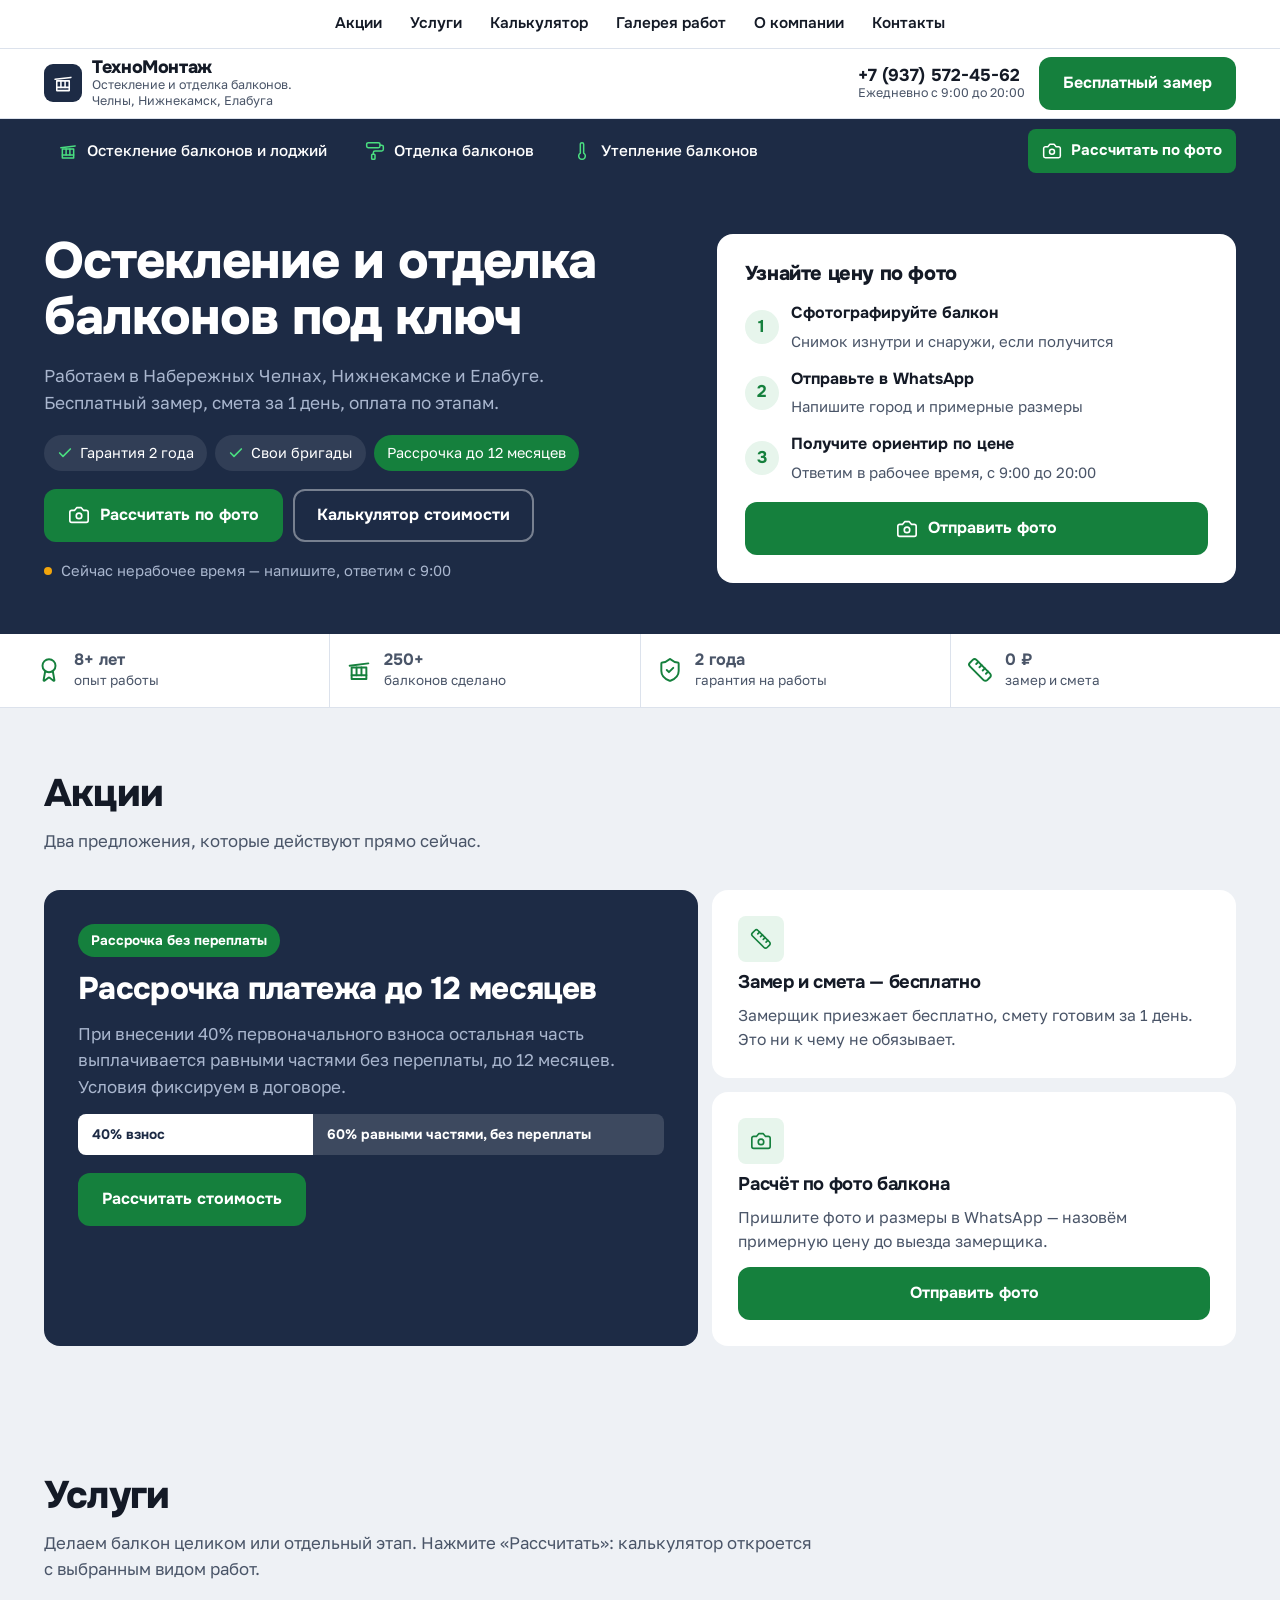
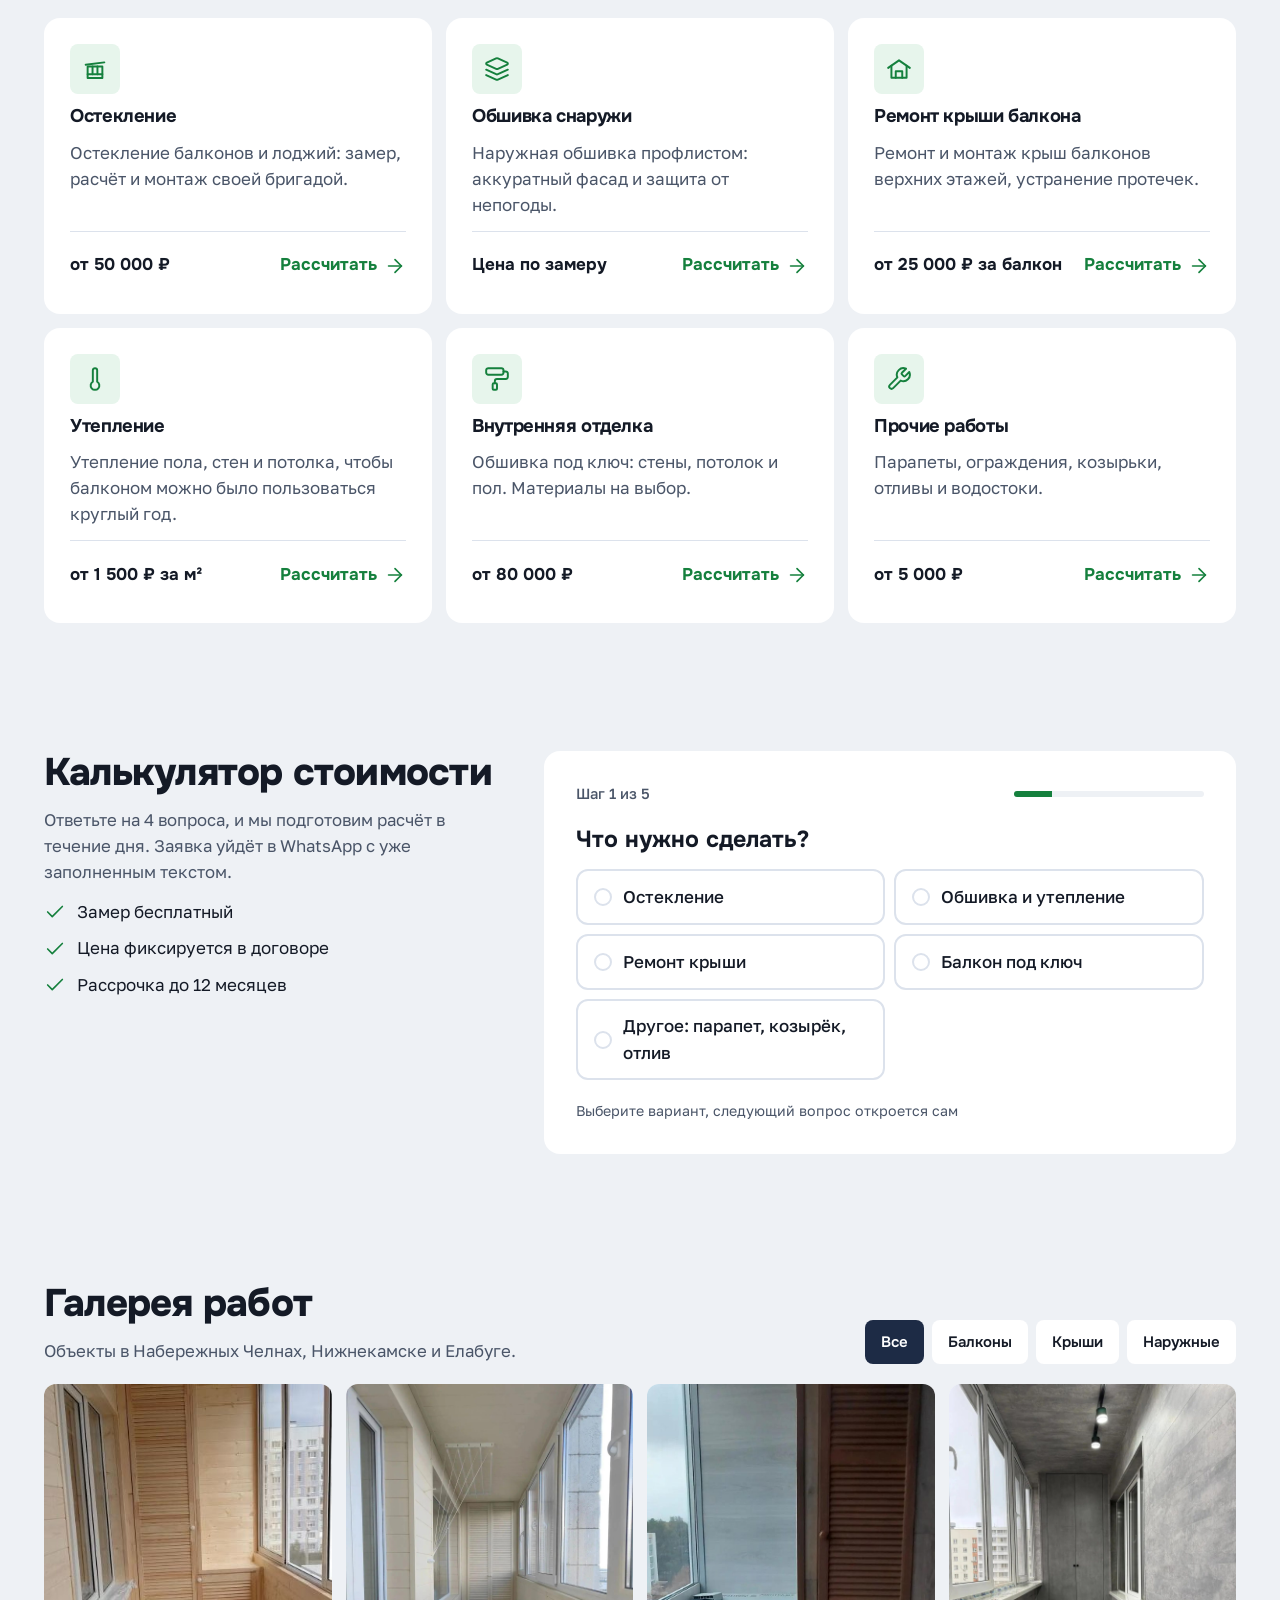
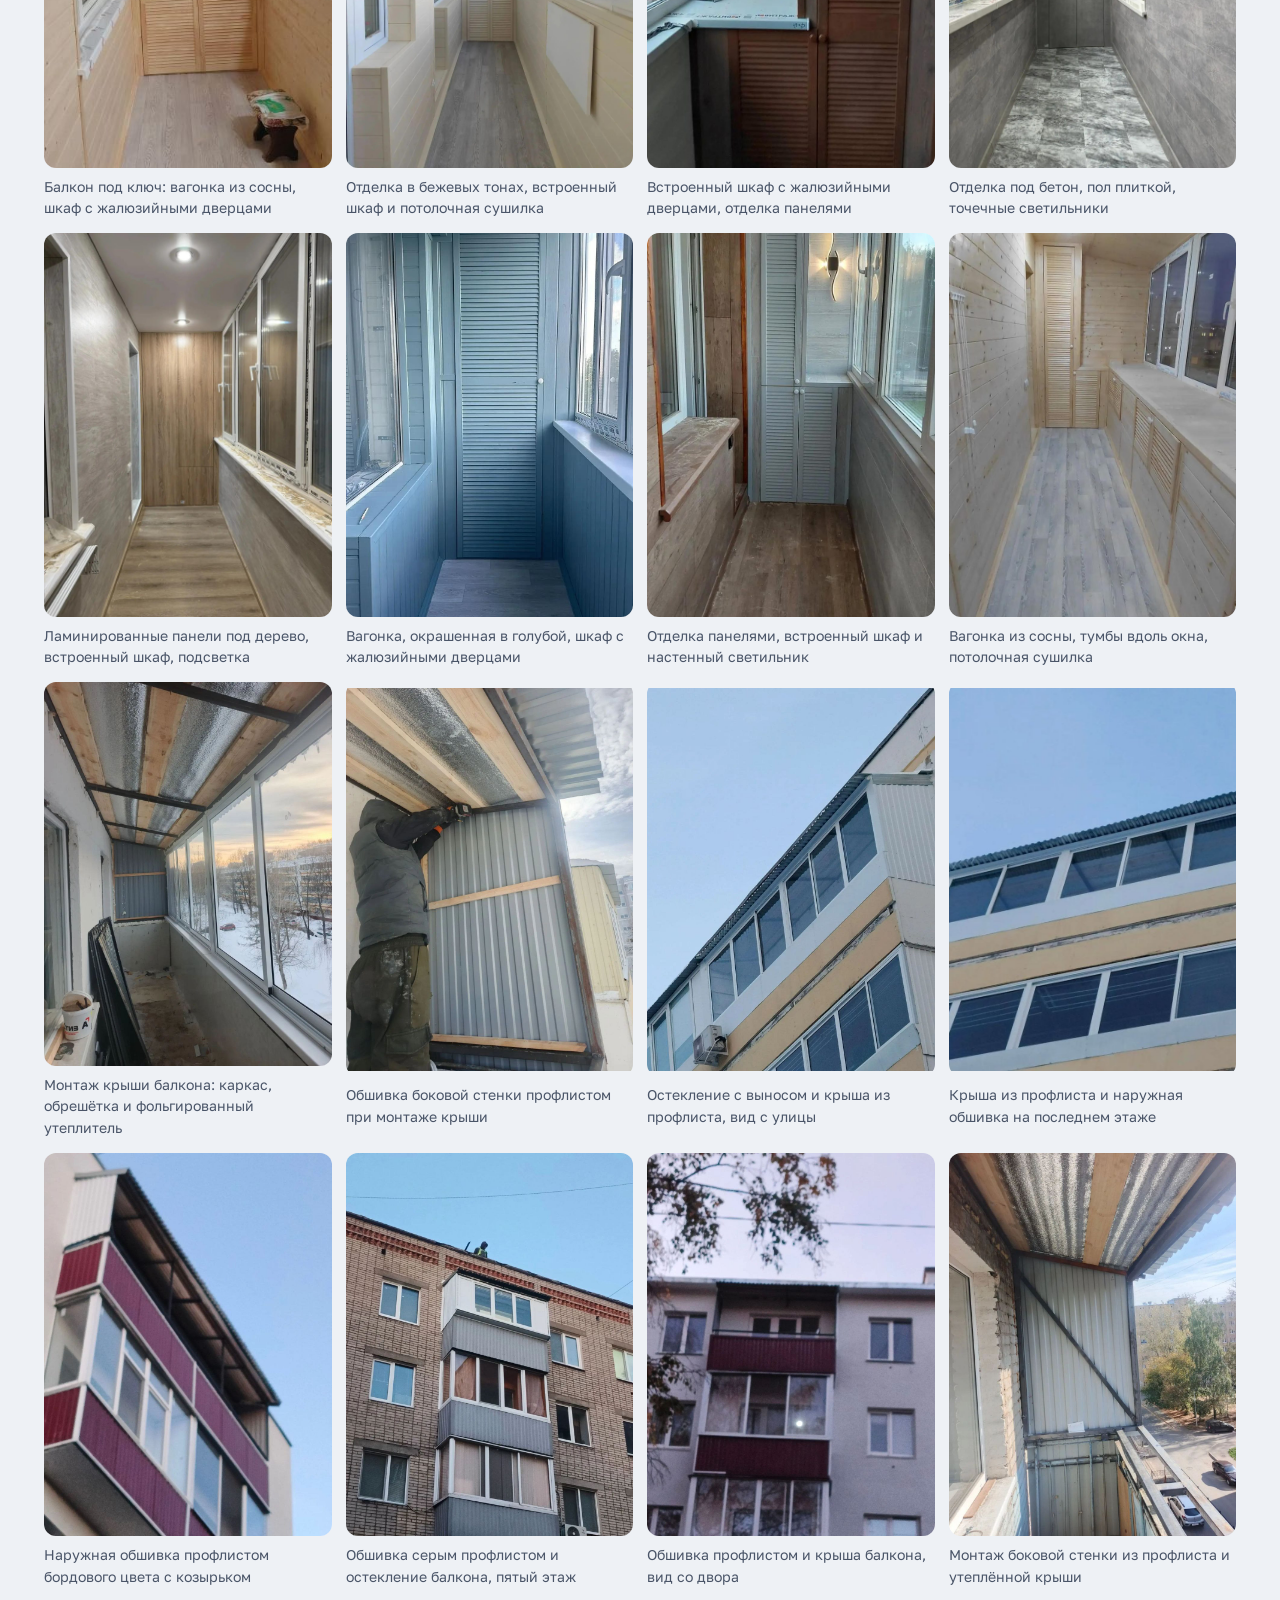
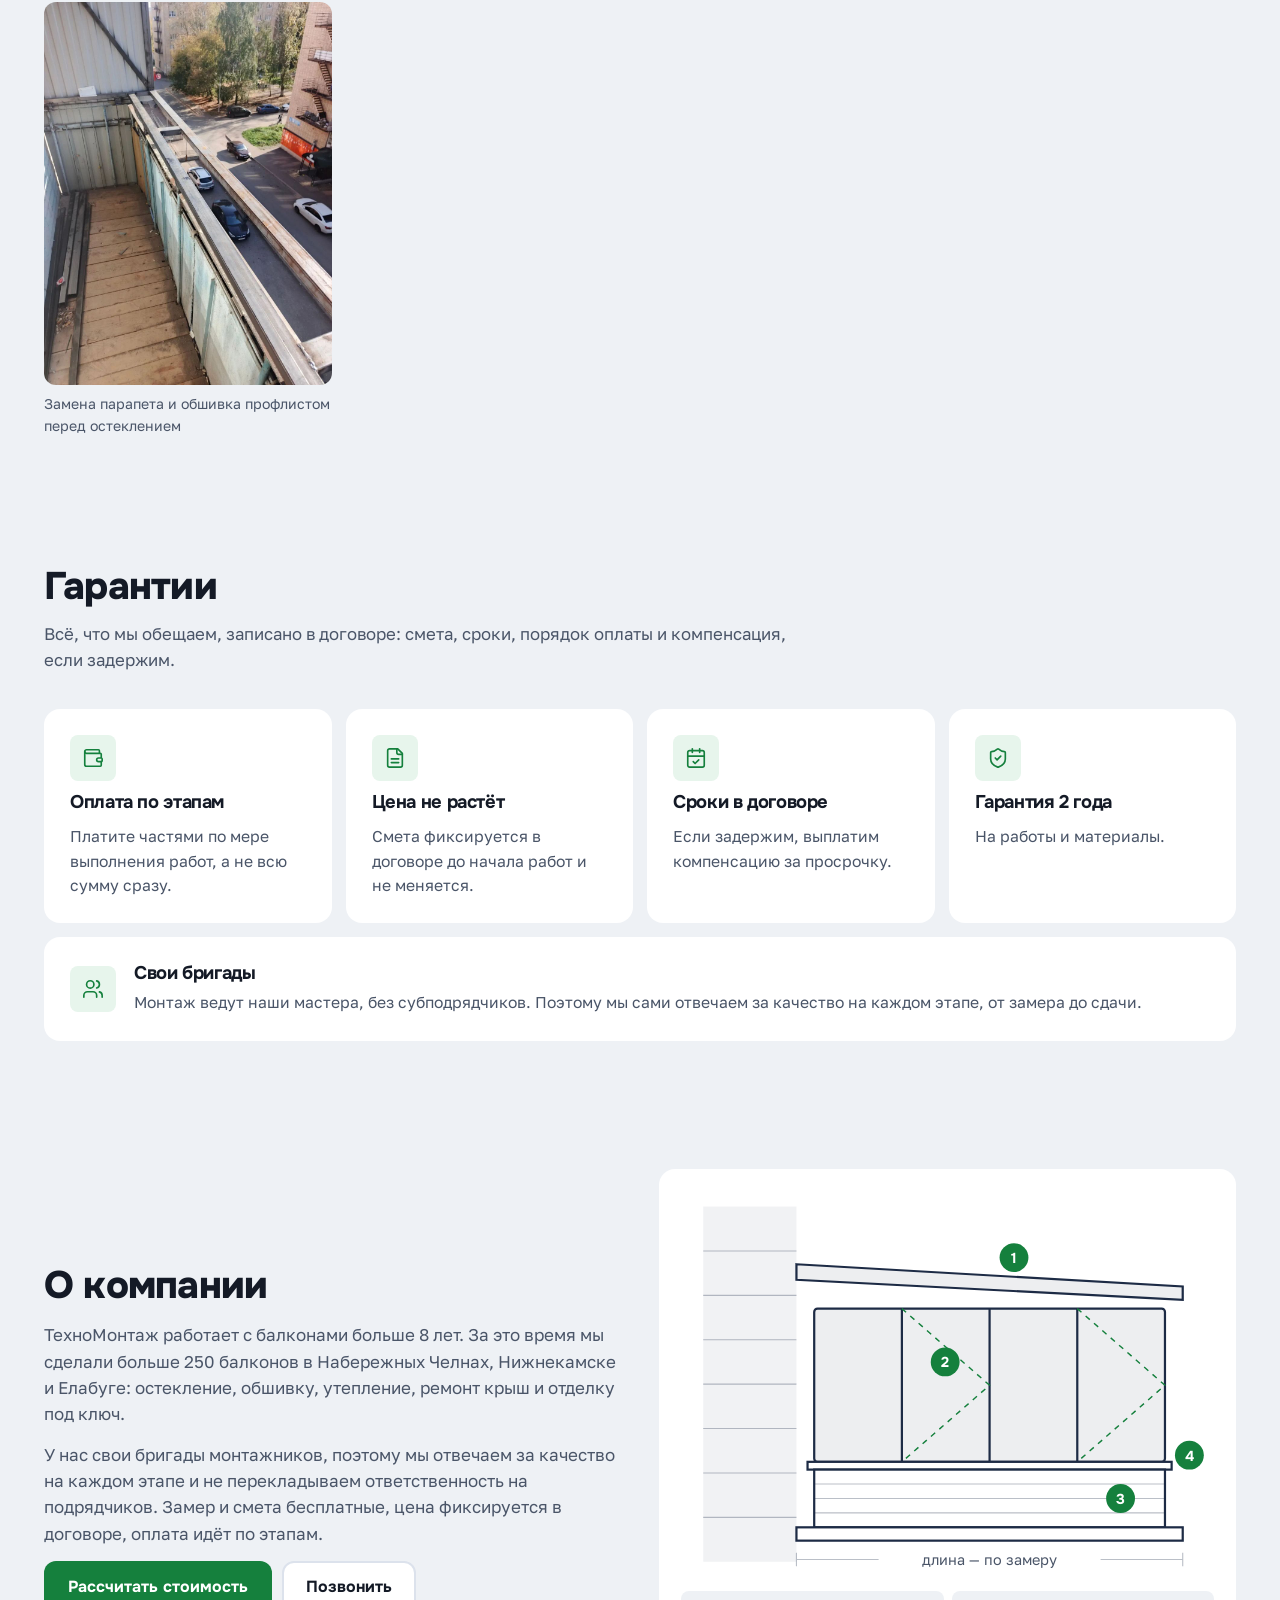
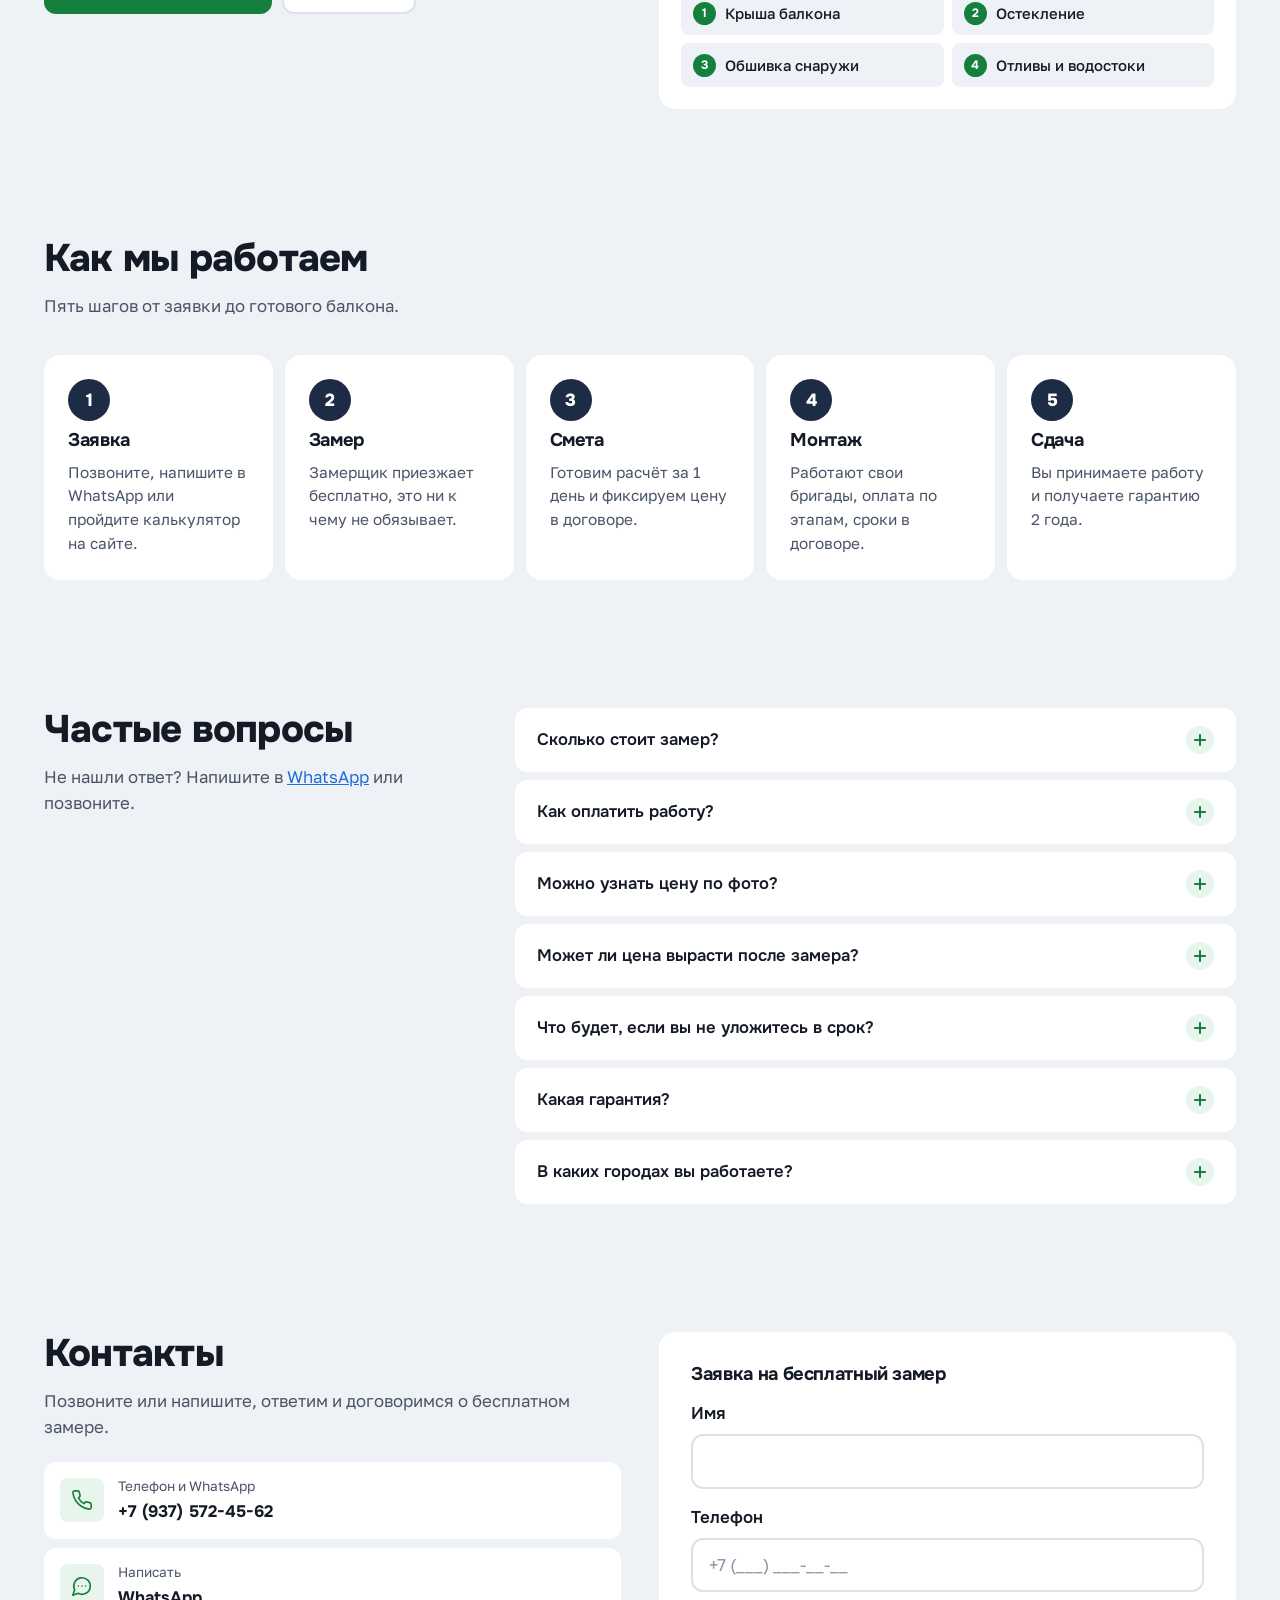
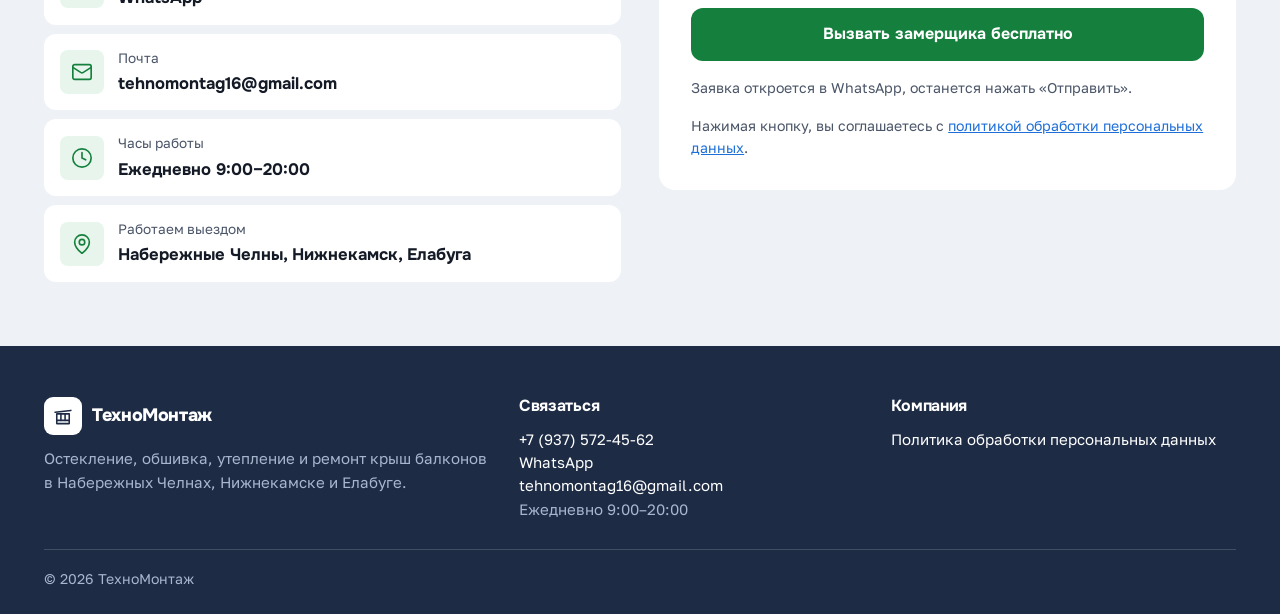
==== commit ce9b8956: "Цены в карточках услуг Остекление — от 50 000 ₽, ремонт крыши — от 25 000 ₽ за балкон, утепление — о" ====
--- a/index.html
+++ b/index.html
@@ -506,37 +506,37 @@
           <div class="svc-ico"><svg class="i" aria-hidden="true"><use href="#i-window"/></svg></div>
           <h3>Остекление</h3>
           <p>Остекление балконов и лоджий: замер, расчёт и монтаж своей бригадой.</p>
-          <div class="svc-foot"><span class="price"><!-- ЗАПОЛНИТЬ цену -->от <span class="todo">…</span> ₽</span><button class="svc-link" type="button" data-work="Остекление">Рассчитать<svg class="i" aria-hidden="true"><use href="#i-arrow"/></svg></button></div>
+          <div class="svc-foot"><span class="price">от&nbsp;50&nbsp;000&nbsp;₽</span><button class="svc-link" type="button" data-work="Остекление">Рассчитать<svg class="i" aria-hidden="true"><use href="#i-arrow"/></svg></button></div>
         </article>
         <article class="svc">
           <div class="svc-ico"><svg class="i" aria-hidden="true"><use href="#i-layers"/></svg></div>
-          <h3>Обшивка</h3>
-          <p>Наружная обшивка балкона: аккуратный фасад и защита от непогоды.</p>
-          <div class="svc-foot"><span class="price"><!-- ЗАПОЛНИТЬ цену -->от <span class="todo">…</span> ₽</span><button class="svc-link" type="button" data-work="Обшивка и утепление">Рассчитать<svg class="i" aria-hidden="true"><use href="#i-arrow"/></svg></button></div>
+          <h3>Обшивка снаружи</h3>
+          <p>Наружная обшивка профлистом: аккуратный фасад и защита от непогоды.</p>
+          <div class="svc-foot"><span class="price">Цена по замеру</span><button class="svc-link" type="button" data-work="Обшивка и утепление">Рассчитать<svg class="i" aria-hidden="true"><use href="#i-arrow"/></svg></button></div>
         </article>
         <article class="svc">
           <div class="svc-ico"><svg class="i" aria-hidden="true"><use href="#i-roof"/></svg></div>
           <h3>Ремонт крыши балкона</h3>
           <p>Ремонт и монтаж крыш балконов верхних этажей, устранение протечек.</p>
-          <div class="svc-foot"><span class="price"><!-- ЗАПОЛНИТЬ цену -->от <span class="todo">…</span> ₽</span><button class="svc-link" type="button" data-work="Ремонт крыши балкона">Рассчитать<svg class="i" aria-hidden="true"><use href="#i-arrow"/></svg></button></div>
+          <div class="svc-foot"><span class="price">от&nbsp;25&nbsp;000&nbsp;₽&nbsp;за&nbsp;балкон</span><button class="svc-link" type="button" data-work="Ремонт крыши балкона">Рассчитать<svg class="i" aria-hidden="true"><use href="#i-arrow"/></svg></button></div>
         </article>
         <article class="svc">
           <div class="svc-ico"><svg class="i" aria-hidden="true"><use href="#i-thermo"/></svg></div>
           <h3>Утепление</h3>
           <p>Утепление пола, стен и потолка, чтобы балконом можно было пользоваться круглый год.</p>
-          <div class="svc-foot"><span class="price"><!-- ЗАПОЛНИТЬ цену -->от <span class="todo">…</span> ₽</span><button class="svc-link" type="button" data-work="Обшивка и утепление">Рассчитать<svg class="i" aria-hidden="true"><use href="#i-arrow"/></svg></button></div>
+          <div class="svc-foot"><span class="price">от&nbsp;1&nbsp;500&nbsp;₽&nbsp;за&nbsp;м²</span><button class="svc-link" type="button" data-work="Обшивка и утепление">Рассчитать<svg class="i" aria-hidden="true"><use href="#i-arrow"/></svg></button></div>
         </article>
         <article class="svc">
           <div class="svc-ico"><svg class="i" aria-hidden="true"><use href="#i-roller"/></svg></div>
           <h3>Внутренняя отделка</h3>
-          <p>Отделка балкона внутри: стены, потолок, пол под ваш вкус.</p>
-          <div class="svc-foot"><span class="price"><!-- ЗАПОЛНИТЬ цену -->от <span class="todo">…</span> ₽</span><button class="svc-link" type="button" data-work="Балкон под ключ">Рассчитать<svg class="i" aria-hidden="true"><use href="#i-arrow"/></svg></button></div>
+          <p>Обшивка под ключ: стены, потолок и пол. Материалы на выбор.</p>
+          <div class="svc-foot"><span class="price">от&nbsp;80&nbsp;000&nbsp;₽</span><button class="svc-link" type="button" data-work="Балкон под ключ">Рассчитать<svg class="i" aria-hidden="true"><use href="#i-arrow"/></svg></button></div>
         </article>
         <article class="svc">
           <div class="svc-ico"><svg class="i" aria-hidden="true"><use href="#i-wrench"/></svg></div>
           <h3>Прочие работы</h3>
           <p>Парапеты, ограждения, козырьки, отливы и водостоки.</p>
-          <div class="svc-foot"><span class="price"><!-- ЗАПОЛНИТЬ цену -->от <span class="todo">…</span> ₽</span><button class="svc-link" type="button" data-work="Другие работы">Рассчитать<svg class="i" aria-hidden="true"><use href="#i-arrow"/></svg></button></div>
+          <div class="svc-foot"><span class="price">от&nbsp;5&nbsp;000&nbsp;₽</span><button class="svc-link" type="button" data-work="Другие работы">Рассчитать<svg class="i" aria-hidden="true"><use href="#i-arrow"/></svg></button></div>
         </article>
       </div>
     </div>
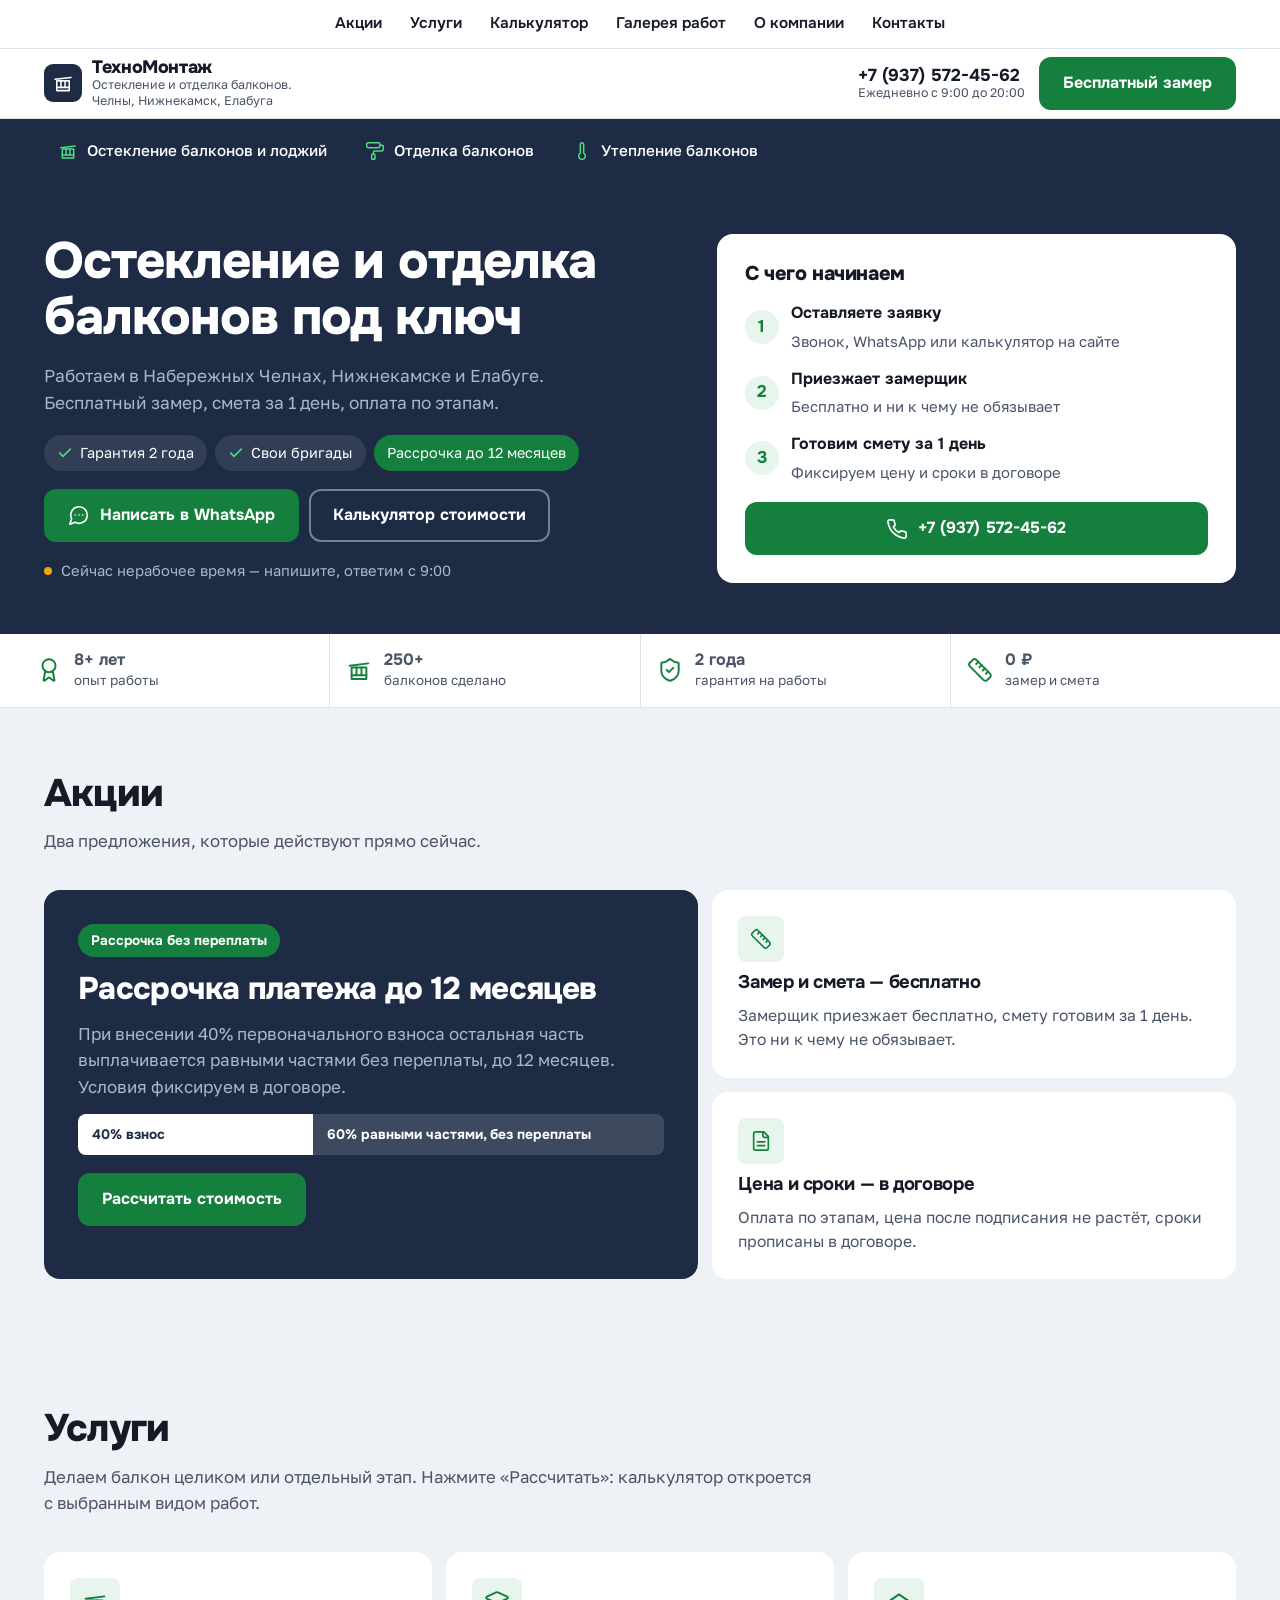
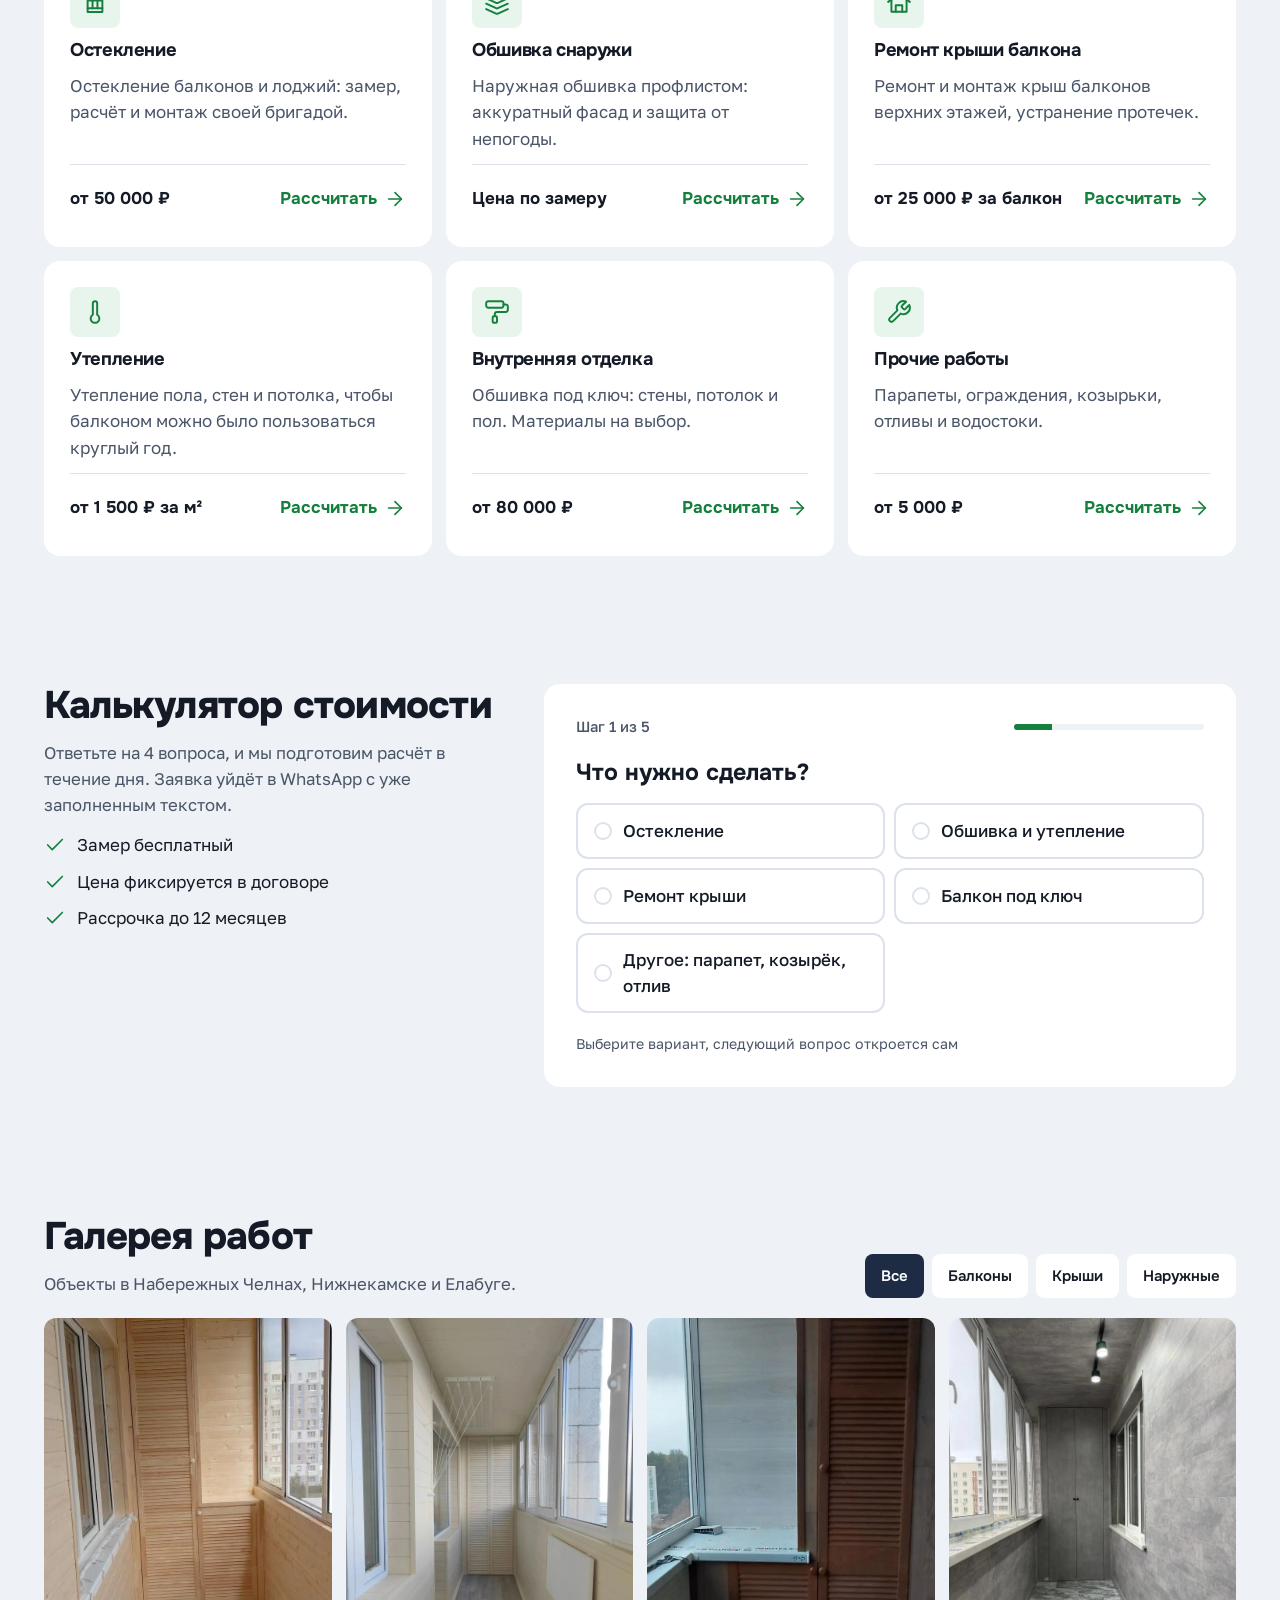
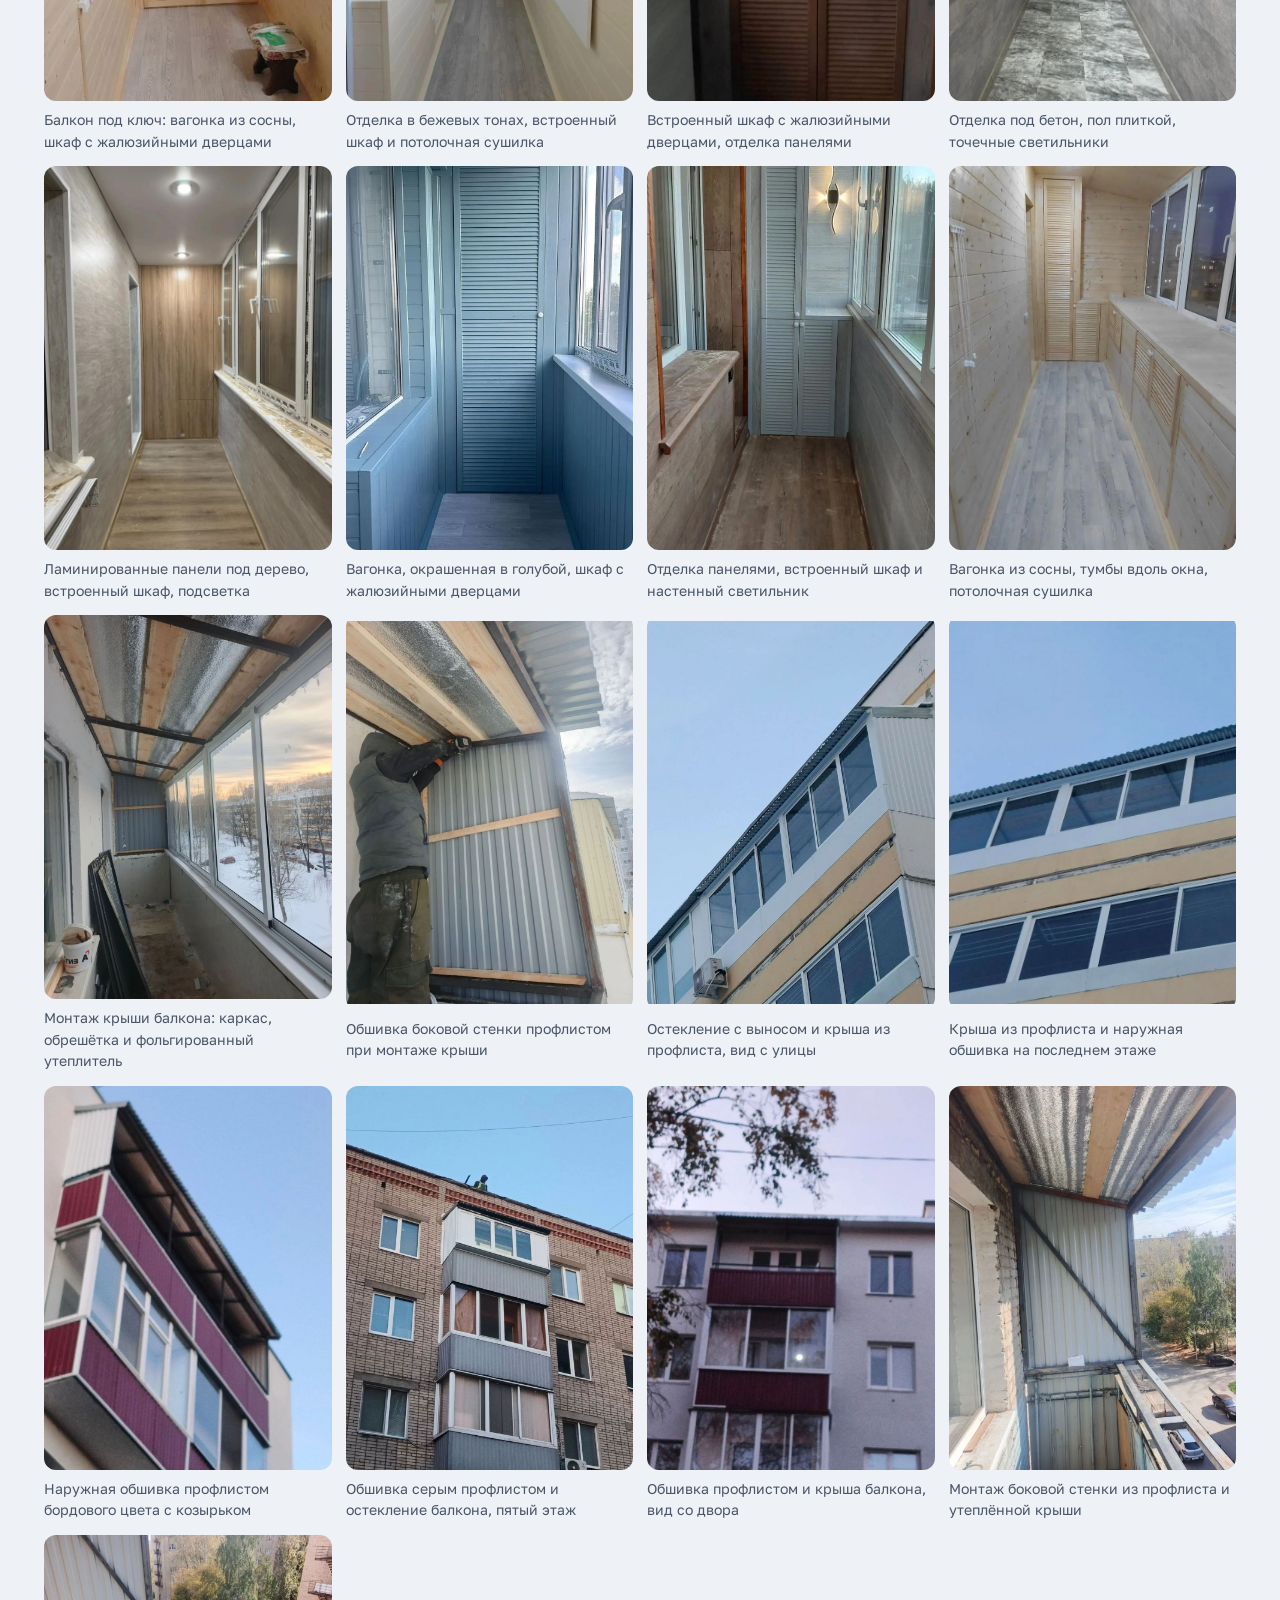
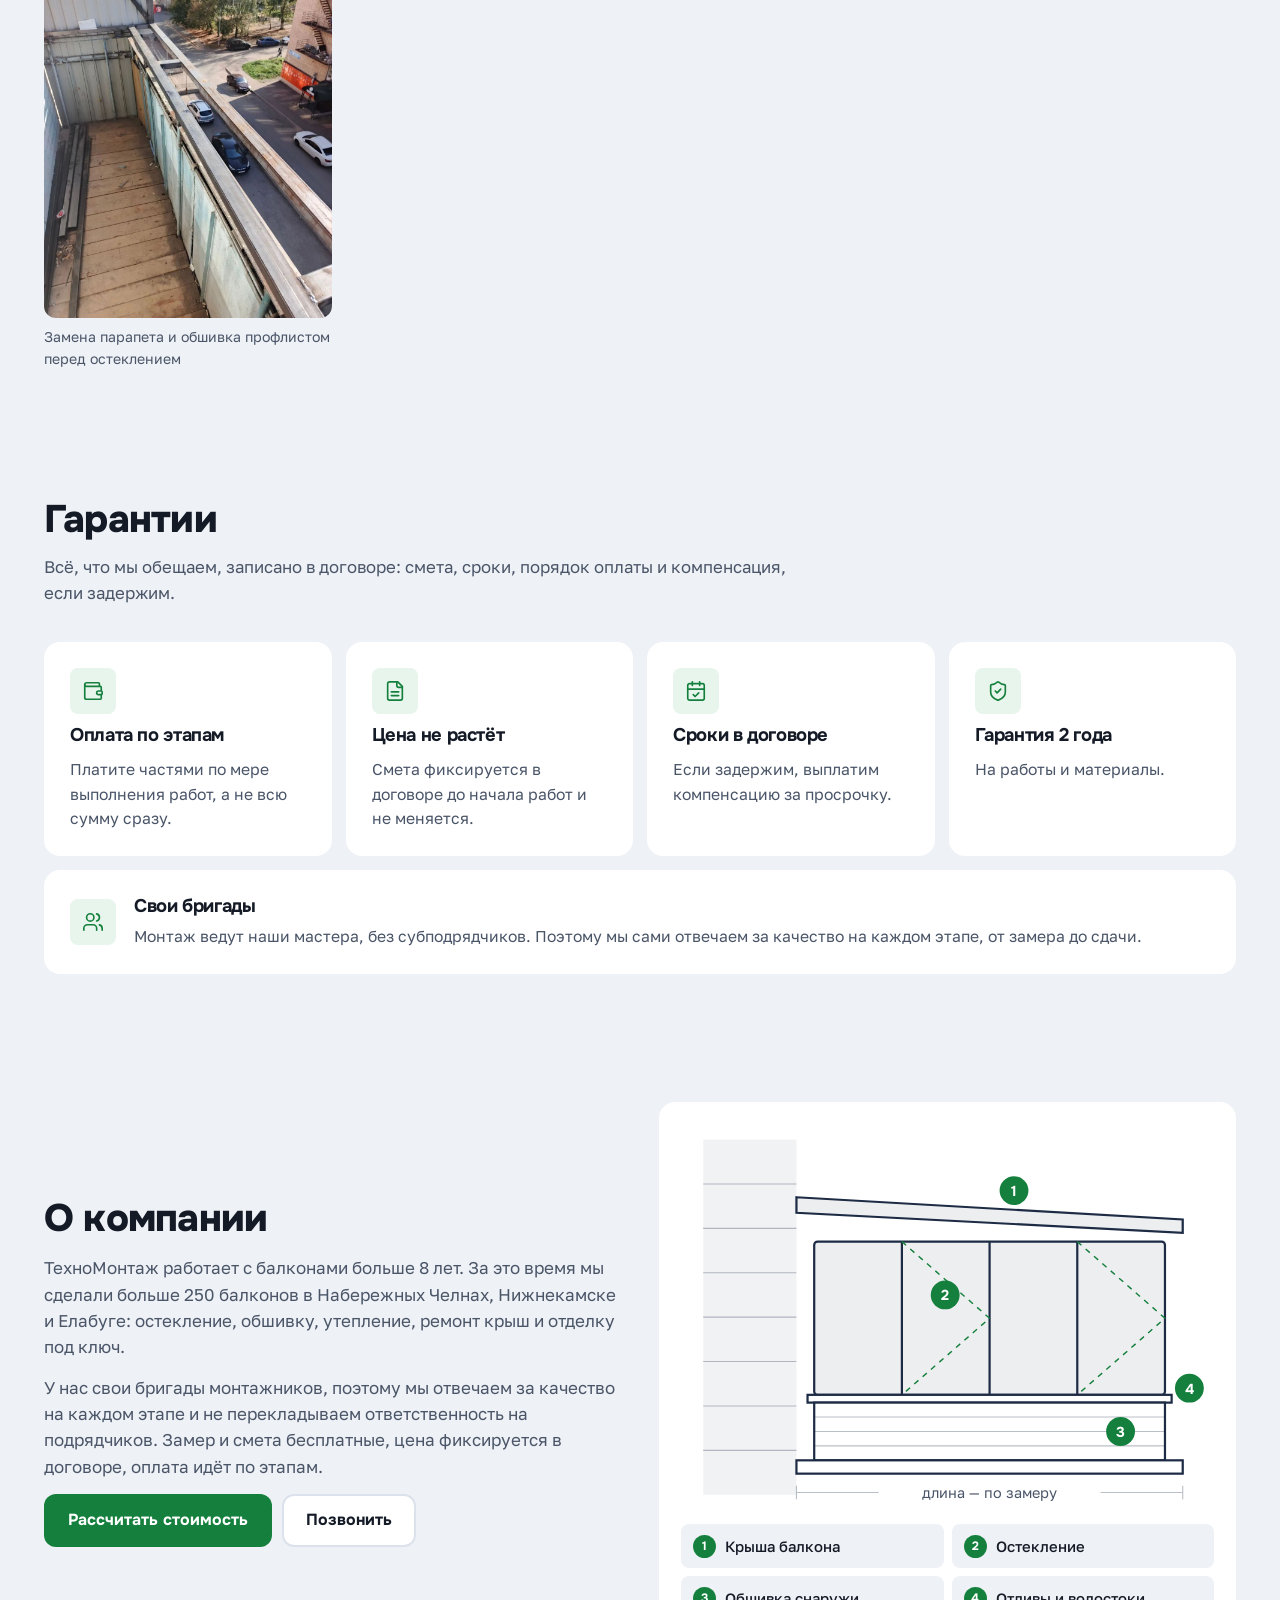
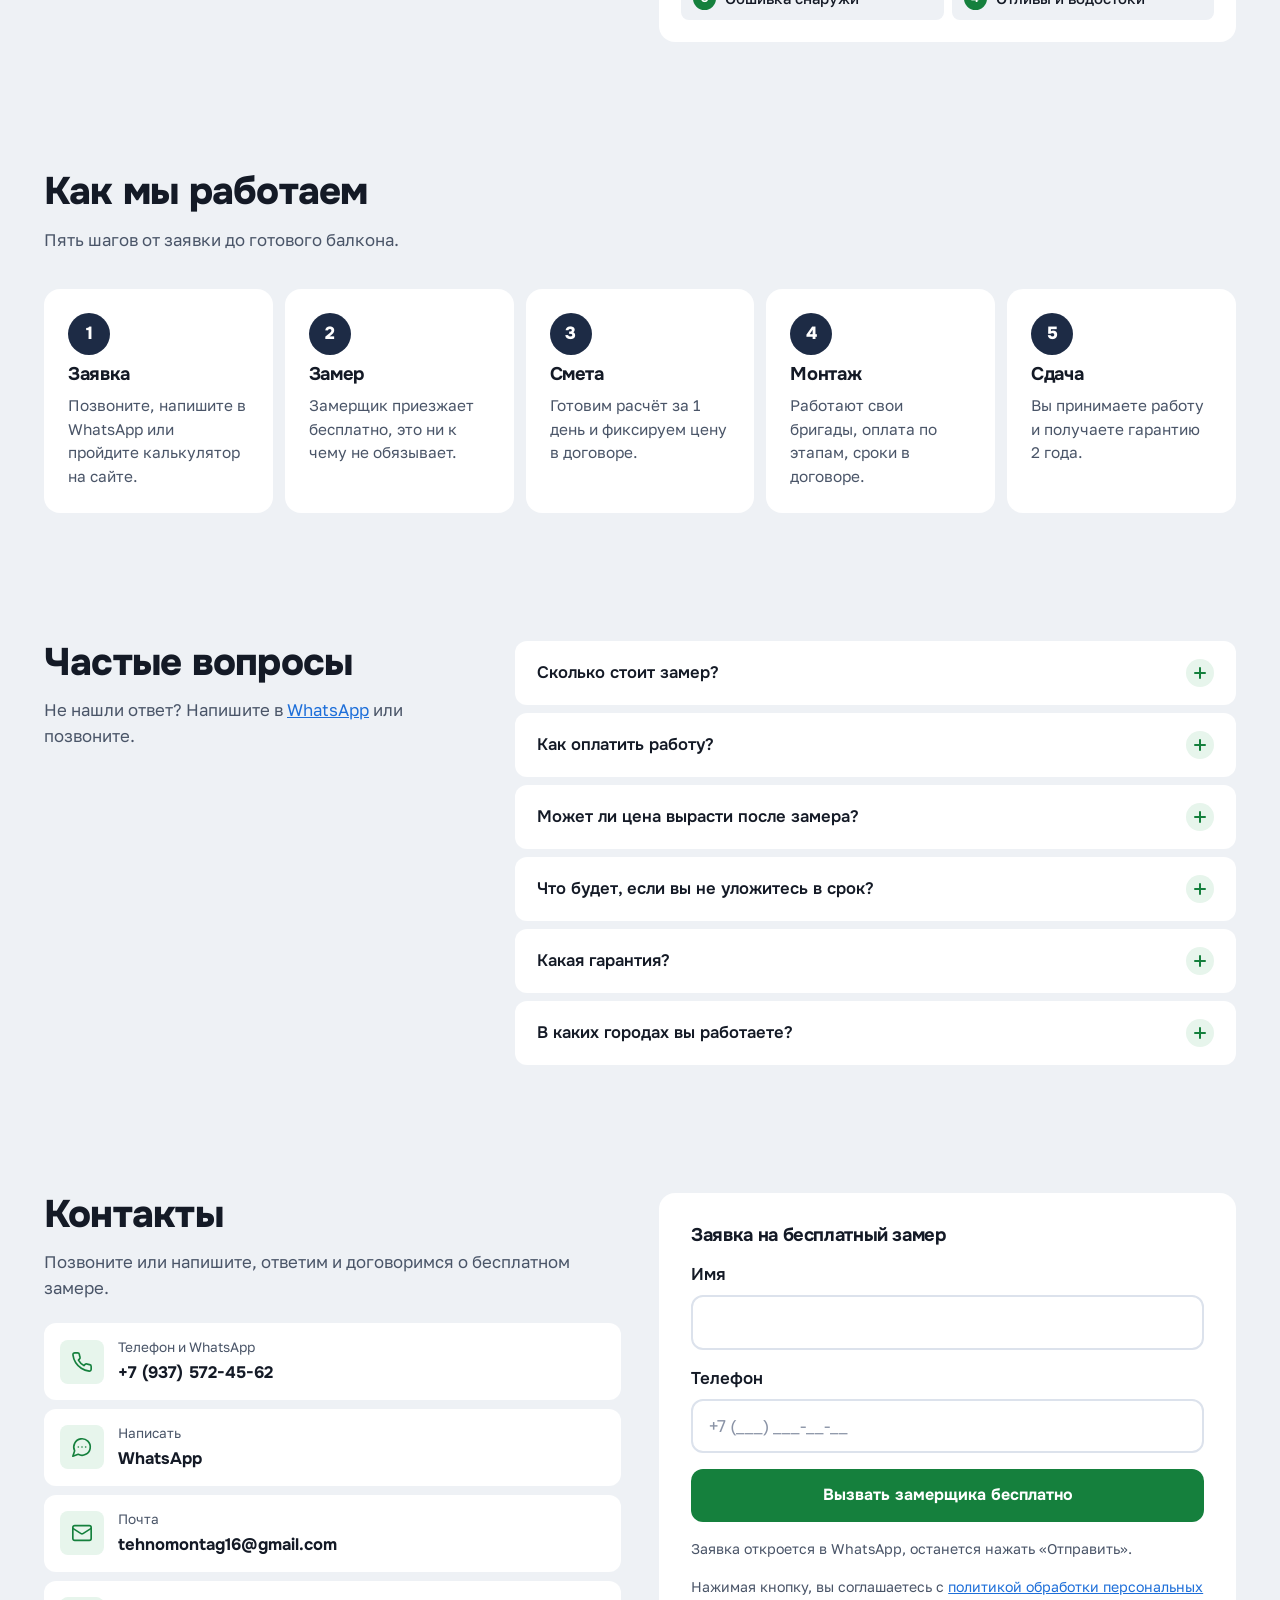
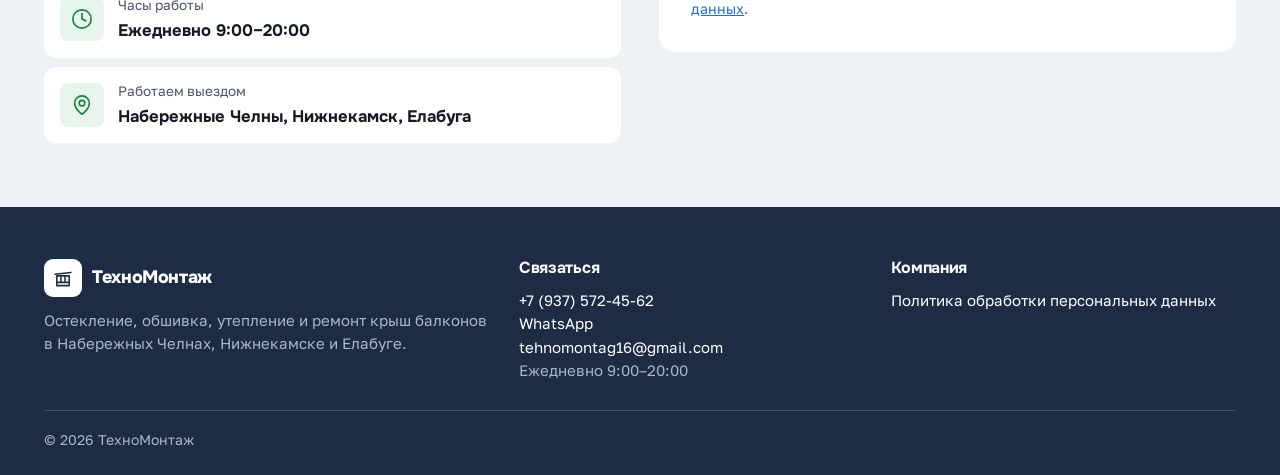
==== commit 71fc1f59: "Убран блок расчёта по фото Со всего сайта удалены упоминания расчёта по фотографии: кнопка в полосе " ====
--- a/index.html
+++ b/index.html
@@ -364,7 +364,6 @@
   <symbol id="i-wrench" viewBox="0 0 24 24"><path d="M14.7 6.3a1 1 0 0 0 0 1.4l1.6 1.6a1 1 0 0 0 1.4 0l3.77-3.77a6 6 0 0 1-7.94 7.94l-6.91 6.91a2.12 2.12 0 0 1-3-3l6.91-6.91a6 6 0 0 1 7.94-7.94l-3.76 3.76z"/></symbol>
   <symbol id="i-check" viewBox="0 0 24 24"><path d="M20 6 9 17l-5-5"/></symbol>
   <symbol id="i-arrow" viewBox="0 0 24 24"><path d="M5 12h14"/><path d="m12 5 7 7-7 7"/></symbol>
-  <symbol id="i-camera" viewBox="0 0 24 24"><path d="M14.5 4h-5L7 7H4a2 2 0 0 0-2 2v9a2 2 0 0 0 2 2h16a2 2 0 0 0 2-2V9a2 2 0 0 0-2-2h-3l-2.5-3z"/><circle cx="12" cy="13" r="3"/></symbol>
   <symbol id="i-file" viewBox="0 0 24 24"><path d="M15 2H6a2 2 0 0 0-2 2v16a2 2 0 0 0 2 2h12a2 2 0 0 0 2-2V7Z"/><path d="M14 2v4a2 2 0 0 0 2 2h4"/><path d="M16 13H8"/><path d="M16 17H8"/></symbol>
   <symbol id="i-shield" viewBox="0 0 24 24"><path d="M20 13c0 5-3.5 7.5-7.66 8.95a1 1 0 0 1-.67-.01C7.5 20.5 4 18 4 13V6a1 1 0 0 1 1-1c2 0 4.5-1.2 6.24-2.72a1.17 1.17 0 0 1 1.52 0C14.51 3.81 17 5 19 5a1 1 0 0 1 1 1z"/><path d="m9 12 2 2 4-4"/></symbol>
   <symbol id="i-wallet" viewBox="0 0 24 24"><path d="M19 7V4a1 1 0 0 0-1-1H5a2 2 0 0 0 0 4h15a1 1 0 0 1 1 1v4h-3a2 2 0 0 0 0 4h3a1 1 0 0 0 1-1v-2a1 1 0 0 0-1-1"/><path d="M3 5v14a2 2 0 0 0 2 2h15a1 1 0 0 0 1-1v-4"/></symbol>
@@ -416,7 +415,6 @@
     <a href="#uslugi"><svg class="i" aria-hidden="true"><use href="#i-window"/></svg>Остекление балконов и лоджий</a>
     <a href="#uslugi"><svg class="i" aria-hidden="true"><use href="#i-roller"/></svg>Отделка балконов</a>
     <a href="#uslugi"><svg class="i" aria-hidden="true"><use href="#i-thermo"/></svg>Утепление балконов</a>
-    <a class="photo wa-photo" href="https://wa.me/79375724562" target="_blank" rel="noopener"><svg class="i" aria-hidden="true"><use href="#i-camera"/></svg>Рассчитать по фото</a>
   </div>
 </nav>
 
@@ -432,20 +430,20 @@
           <li class="hot"><a href="#akcii">Рассрочка до 12 месяцев</a></li>
         </ul>
         <div class="hero-actions">
-          <a class="btn btn-green wa-photo" href="https://wa.me/79375724562" target="_blank" rel="noopener"><svg class="i" aria-hidden="true"><use href="#i-camera"/></svg>Рассчитать по фото</a>
+          <a class="btn btn-green wa-link" href="https://wa.me/79375724562" target="_blank" rel="noopener"><svg class="i" aria-hidden="true"><use href="#i-chat"/></svg>Написать в WhatsApp</a>
           <a class="btn btn-onnavy" href="#raschet">Калькулятор стоимости</a>
         </div>
         <p class="hero-note"><i class="dot" id="status-dot" aria-hidden="true"></i><span id="status-text">Ежедневно с 9:00 до 20:00</span></p>
       </div>
 
       <div class="hero-card">
-        <h2>Узнайте цену по фото</h2>
+        <h2>С чего начинаем</h2>
         <ol>
-          <li><b>Сфотографируйте балкон</b><span>Снимок изнутри и снаружи, если получится</span></li>
-          <li><b>Отправьте в WhatsApp</b><span>Напишите город и примерные размеры</span></li>
-          <li><b>Получите ориентир по цене</b><span>Ответим в рабочее время, с 9:00 до 20:00</span></li>
+          <li><b>Оставляете заявку</b><span>Звонок, WhatsApp или калькулятор на сайте</span></li>
+          <li><b>Приезжает замерщик</b><span>Бесплатно и ни к чему не обязывает</span></li>
+          <li><b>Готовим смету за 1 день</b><span>Фиксируем цену и сроки в договоре</span></li>
         </ol>
-        <a class="btn btn-green wa-photo" href="https://wa.me/79375724562" target="_blank" rel="noopener"><svg class="i" aria-hidden="true"><use href="#i-camera"/></svg>Отправить фото</a>
+        <a class="btn btn-green" href="tel:+79375724562"><svg class="i" aria-hidden="true"><use href="#i-phone"/></svg>+7 (937) 572-45-62</a>
       </div>
     </div>
   </section>
@@ -485,10 +483,9 @@
             <p>Замерщик приезжает бесплатно, смету готовим за 1 день. Это ни к чему не обязывает.</p>
           </div>
           <div class="promo-card">
-            <span class="ico"><svg class="i" aria-hidden="true"><use href="#i-camera"/></svg></span>
-            <h3>Расчёт по фото балкона</h3>
-            <p>Пришлите фото и размеры в WhatsApp — назовём примерную цену до выезда замерщика.</p>
-            <a class="btn btn-green wa-photo" href="https://wa.me/79375724562" target="_blank" rel="noopener" style="margin-top:4px">Отправить фото</a>
+            <span class="ico"><svg class="i" aria-hidden="true"><use href="#i-file"/></svg></span>
+            <h3>Цена и сроки — в договоре</h3>
+            <p>Оплата по этапам, цена после подписания не растёт, сроки прописаны в договоре.</p>
           </div>
         </div>
       </div>
@@ -748,7 +745,6 @@
       <div class="faq">
         <details><summary>Сколько стоит замер?<span class="plus" aria-hidden="true"></span></summary><p>Замер бесплатный и ни к чему не обязывает. Смету подготовим за 1 день.</p></details>
         <details><summary>Как оплатить работу?<span class="plus" aria-hidden="true"></span></summary><p>Оплата по этапам, по мере выполнения работ. Можно оформить рассрочку: при внесении 40% первоначального взноса остальная часть выплачивается равными частями без переплаты, до 12 месяцев.</p></details>
-        <details><summary>Можно узнать цену по фото?<span class="plus" aria-hidden="true"></span></summary><p>Да. Пришлите в WhatsApp фото балкона и примерные размеры, мы назовём ориентировочную цену ещё до выезда замерщика.</p></details>
         <details><summary>Может ли цена вырасти после замера?<span class="plus" aria-hidden="true"></span></summary><p>Нет. Смета фиксируется в договоре до начала работ.</p></details>
         <details><summary>Что будет, если вы не уложитесь в срок?<span class="plus" aria-hidden="true"></span></summary><p>Сроки прописаны в договоре. За просрочку мы выплачиваем компенсацию.</p></details>
         <details><summary>Какая гарантия?<span class="plus" aria-hidden="true"></span></summary><p>2 года на работы и материалы.</p></details>
@@ -839,7 +835,7 @@
 
 <div class="mbar" role="group" aria-label="Связаться">
   <a class="btn btn-line" href="tel:+79375724562"><svg class="i" aria-hidden="true"><use href="#i-phone"/></svg>Позвонить</a>
-  <a class="btn btn-green wa-photo" href="https://wa.me/79375724562" target="_blank" rel="noopener"><svg class="i" aria-hidden="true"><use href="#i-camera"/></svg>Цена по фото</a>
+  <a class="btn btn-green wa-link" href="https://wa.me/79375724562" target="_blank" rel="noopener"><svg class="i" aria-hidden="true"><use href="#i-chat"/></svg>WhatsApp</a>
 </div>
 
 <dialog class="viewer" id="viewer" aria-label="Просмотр фото">
@@ -863,9 +859,6 @@
 
   document.querySelectorAll(".wa-link").forEach(function(a){
     a.href = waUrl("Здравствуйте! Хочу узнать стоимость работ по балкону.");
-  });
-  document.querySelectorAll(".wa-photo").forEach(function(a){
-    a.href = waUrl("Здравствуйте! Отправляю фото балкона для расчёта стоимости. Город: ");
   });
   var y = document.getElementById("year"); if (y) y.textContent = new Date().getFullYear();
 
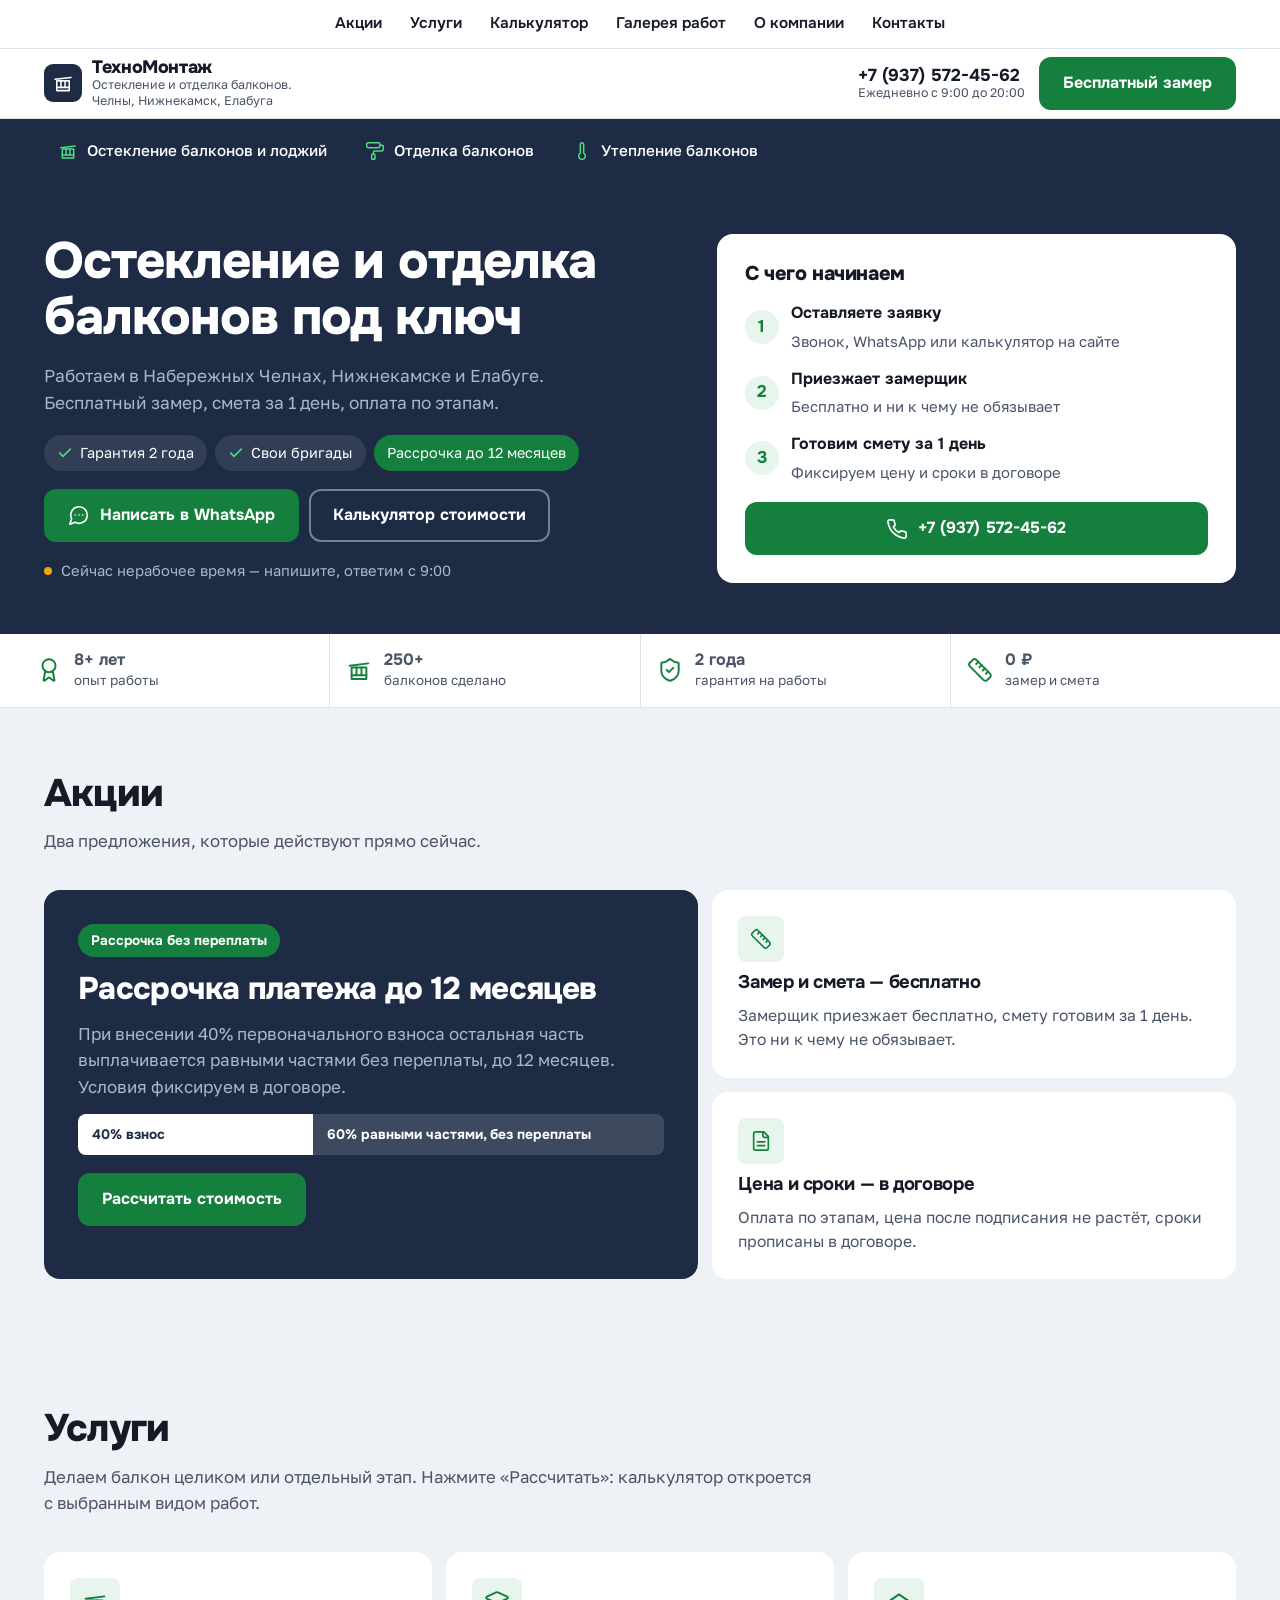
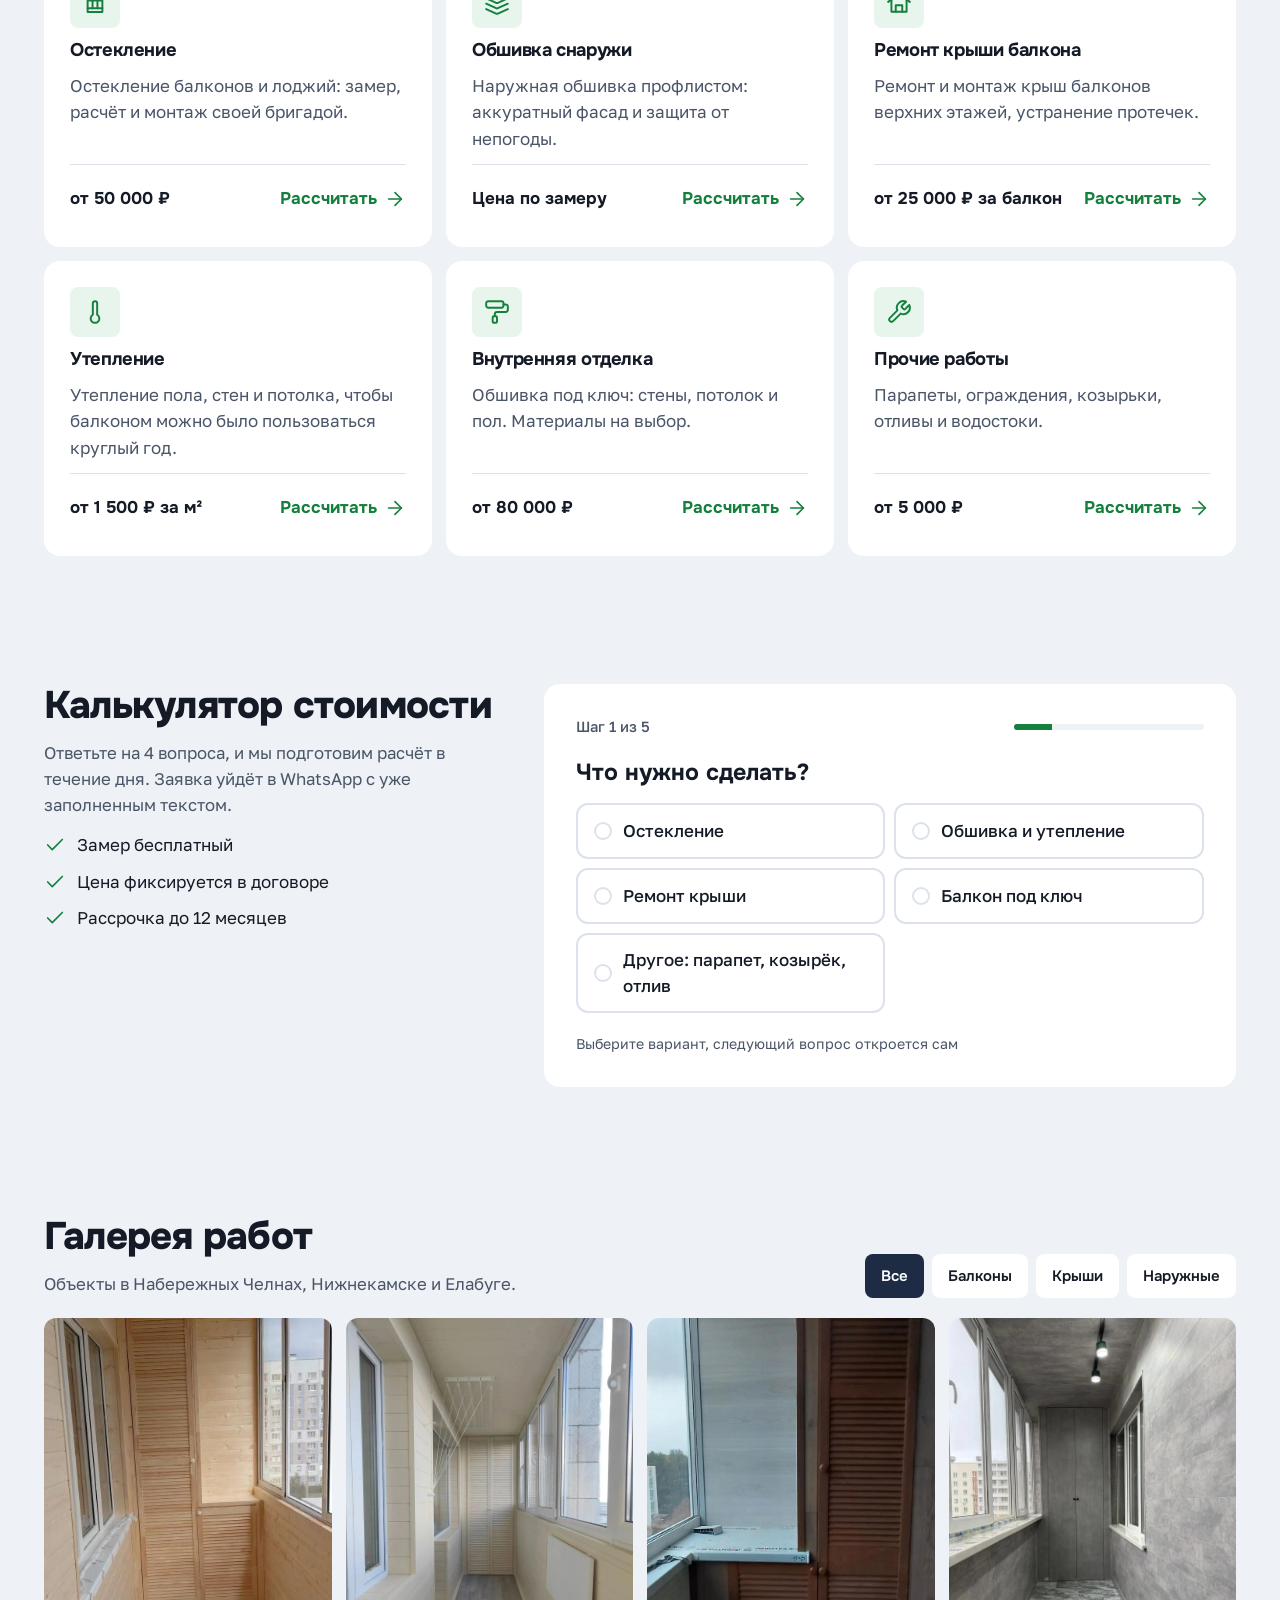
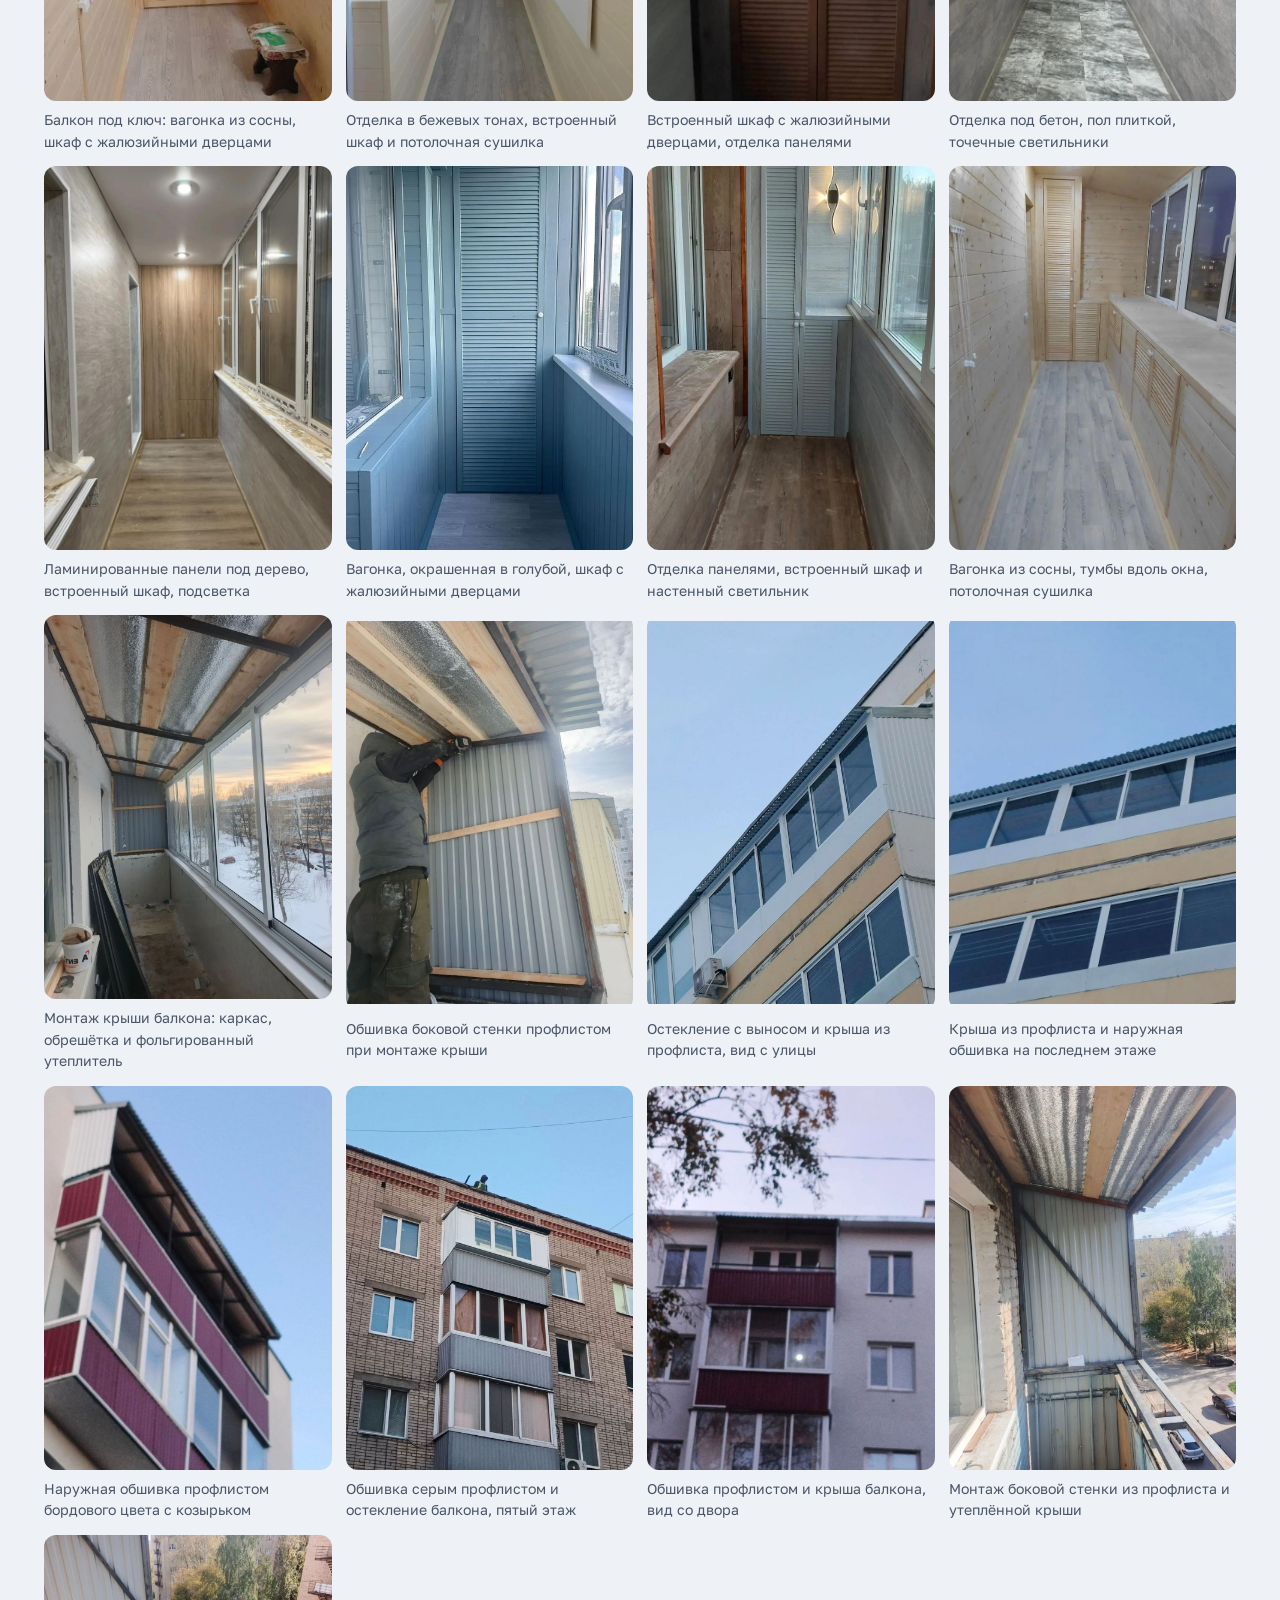
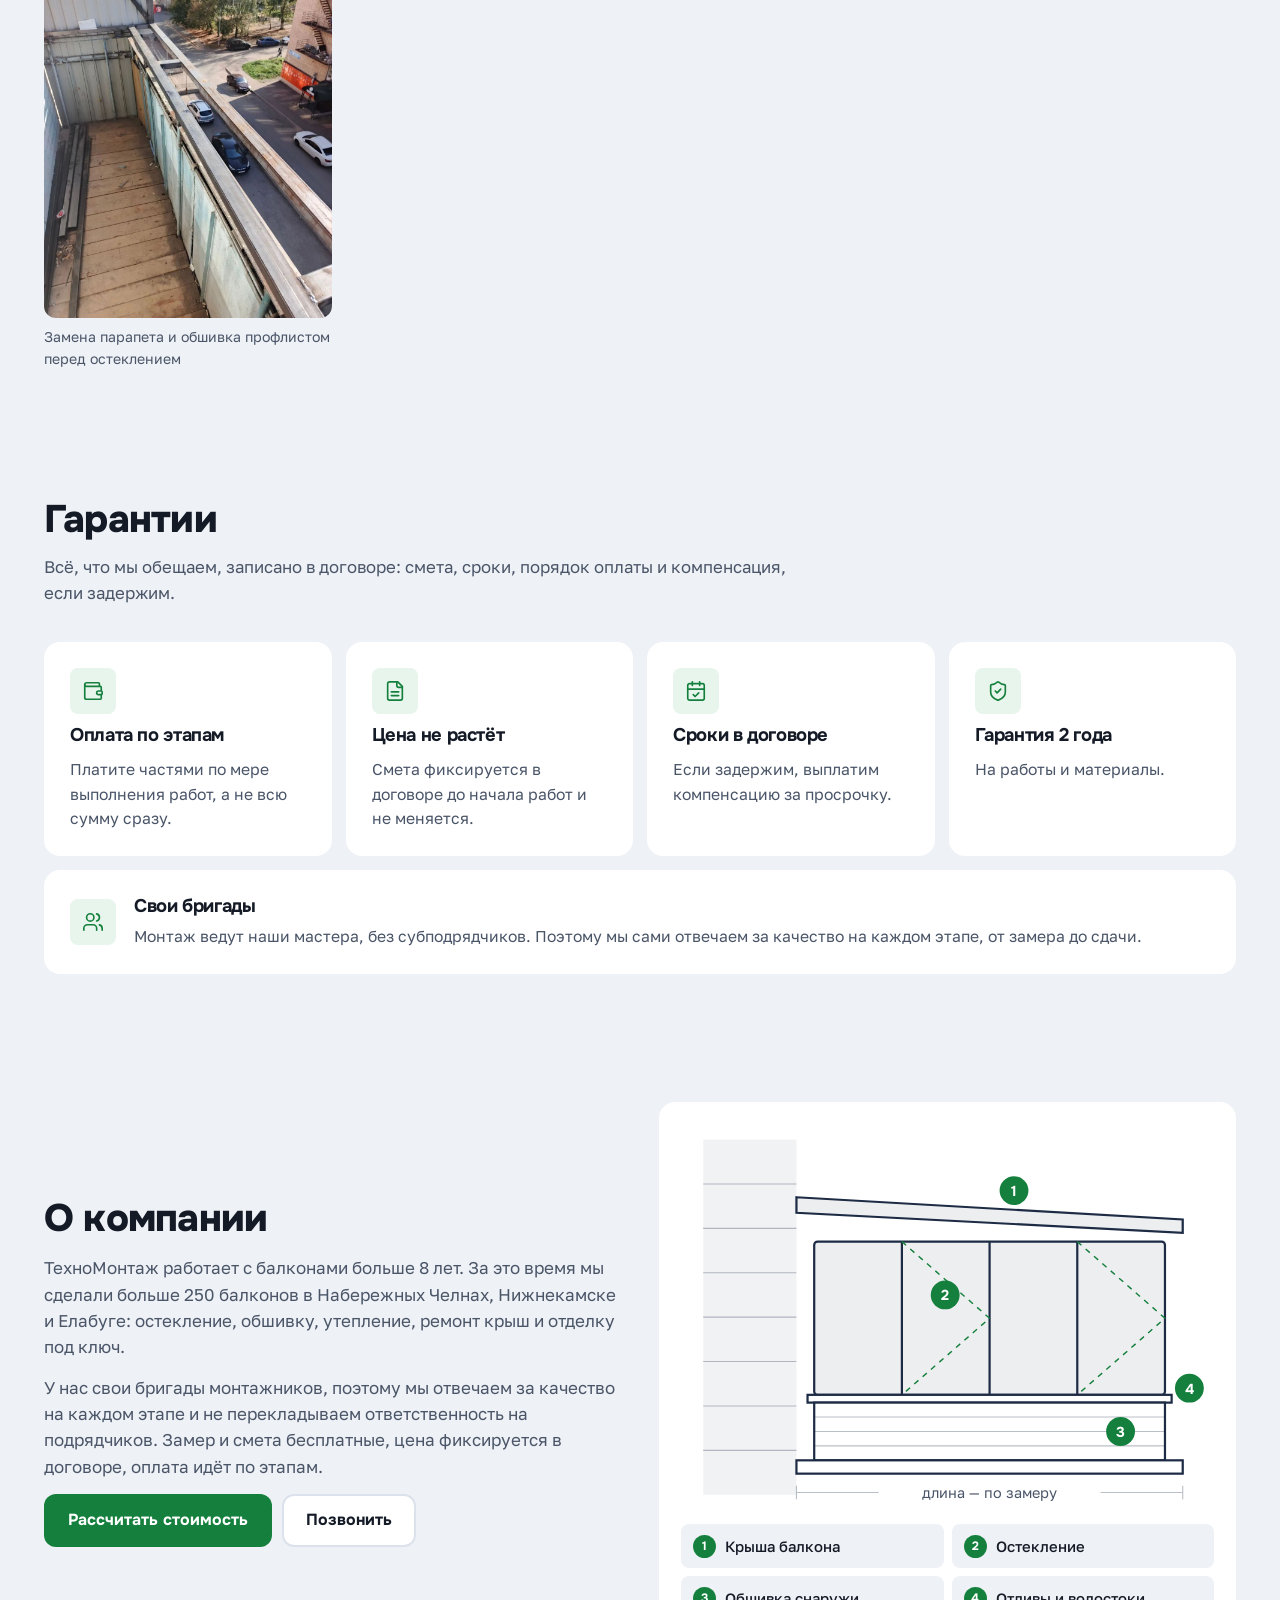
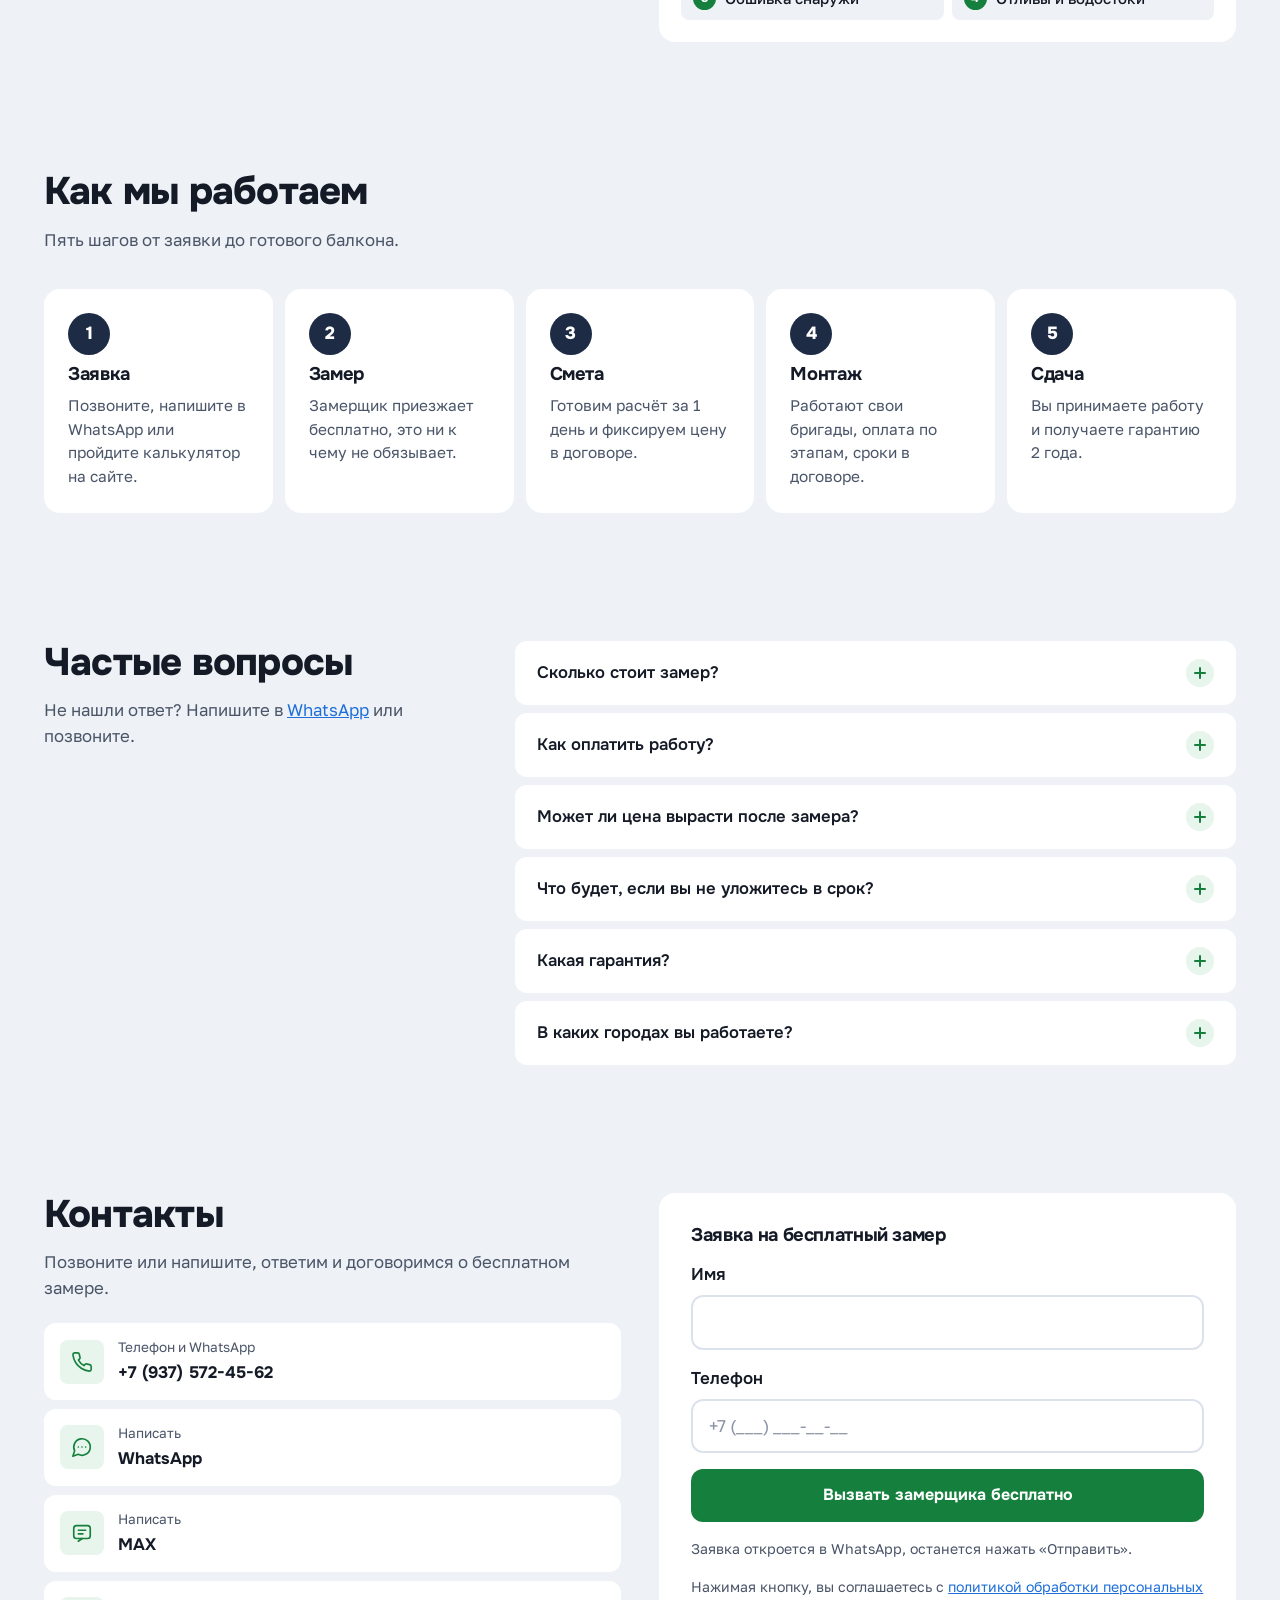
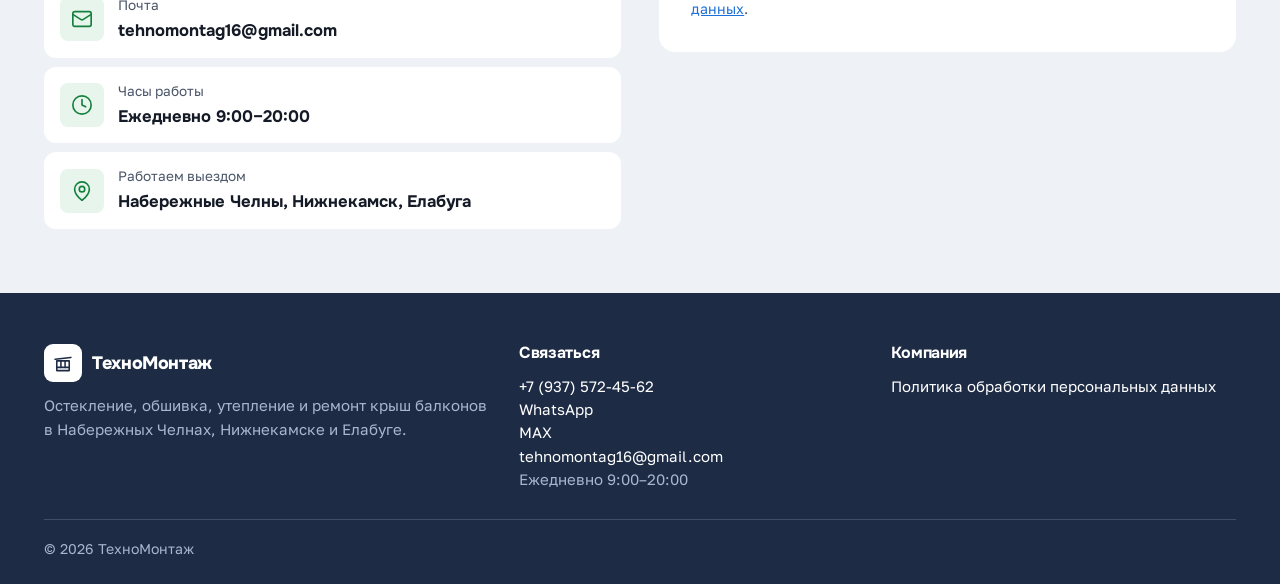
==== commit 3aa8ca05: "Ссылка на мессенджер MAX Профиль в MAX добавлен в блок «Контакты», в подвал и отдельной кнопкой в мо" ====
--- a/index.html
+++ b/index.html
@@ -355,6 +355,7 @@
 
 <svg width="0" height="0" style="position:absolute" aria-hidden="true">
   <symbol id="i-phone" viewBox="0 0 24 24"><path d="M22 16.92v3a2 2 0 0 1-2.18 2 19.79 19.79 0 0 1-8.63-3.07 19.5 19.5 0 0 1-6-6 19.79 19.79 0 0 1-3.07-8.67A2 2 0 0 1 4.11 2h3a2 2 0 0 1 2 1.72 12.84 12.84 0 0 0 .7 2.81 2 2 0 0 1-.45 2.11L8.09 9.91a16 16 0 0 0 6 6l1.27-1.27a2 2 0 0 1 2.11-.45 12.84 12.84 0 0 0 2.81.7A2 2 0 0 1 22 16.92z"/></symbol>
+  <symbol id="i-msg" viewBox="0 0 24 24"><rect x="3" y="4" width="18" height="14" rx="3"/><path d="M8 21l4-3"/><path d="M8 9h8M8 13h5"/></symbol>
   <symbol id="i-chat" viewBox="0 0 24 24"><path d="M7.9 20A9 9 0 1 0 4 16.1L2 22Z"/><path d="M8 12h.01"/><path d="M12 12h.01"/><path d="M16 12h.01"/></symbol>
   <symbol id="i-window" viewBox="0 0 24 24"><path d="M3.4 8 20.6 5.9"/><path d="M5.2 9.7h13.6v10.6H5.2z"/><path d="M9.73 9.7v7.1M14.27 9.7v7.1"/><path d="M5.2 16.8h13.6"/></symbol>
   <symbol id="i-layers" viewBox="0 0 24 24"><path d="M12.83 2.18a2 2 0 0 0-1.66 0L2.6 6.08a1 1 0 0 0 0 1.83l8.58 3.91a2 2 0 0 0 1.66 0l8.58-3.9a1 1 0 0 0 0-1.83Z"/><path d="m22 17.65-9.17 4.16a2 2 0 0 1-1.66 0L2 17.65"/><path d="m22 12.65-9.17 4.16a2 2 0 0 1-1.66 0L2 12.65"/></symbol>
@@ -763,6 +764,7 @@
         <ul class="c-list">
           <li><span class="ci"><svg class="i" aria-hidden="true"><use href="#i-phone"/></svg></span><span>Телефон и WhatsApp</span><a href="tel:+79375724562">+7 (937) 572-45-62</a></li>
           <li><span class="ci"><svg class="i" aria-hidden="true"><use href="#i-chat"/></svg></span><span>Написать</span><a class="wa-link" href="https://wa.me/79375724562" target="_blank" rel="noopener">WhatsApp</a></li>
+          <li><span class="ci"><svg class="i" aria-hidden="true"><use href="#i-msg"/></svg></span><span>Написать</span><a href="https://max.ru/u/f9LHodD0cOL8-_HX6AnadSv5uZ8gQmeBKA-3oWmsJlK66-mgGIOCgpQNNvQ" target="_blank" rel="noopener">MAX</a></li>
           <li><span class="ci"><svg class="i" aria-hidden="true"><use href="#i-mail"/></svg></span><span>Почта</span><a href="mailto:tehnomontag16@gmail.com">tehnomontag16@gmail.com</a></li>
           <li><span class="ci"><svg class="i" aria-hidden="true"><use href="#i-clock"/></svg></span><span>Часы работы</span><strong>Ежедневно 9:00–20:00</strong></li>
           <li><span class="ci"><svg class="i" aria-hidden="true"><use href="#i-pin"/></svg></span><span>Работаем выездом</span><strong>Набережные Челны, Нижнекамск, Елабуга</strong></li>
@@ -798,7 +800,7 @@
       </div>
       <div>
         <h3>Связаться</h3>
-        <p><a href="tel:+79375724562">+7 (937) 572-45-62</a><br><a class="wa-link" href="https://wa.me/79375724562" target="_blank" rel="noopener">WhatsApp</a><br><a href="mailto:tehnomontag16@gmail.com">tehnomontag16@gmail.com</a><br>Ежедневно 9:00–20:00</p>
+        <p><a href="tel:+79375724562">+7 (937) 572-45-62</a><br><a class="wa-link" href="https://wa.me/79375724562" target="_blank" rel="noopener">WhatsApp</a><br><a href="https://max.ru/u/f9LHodD0cOL8-_HX6AnadSv5uZ8gQmeBKA-3oWmsJlK66-mgGIOCgpQNNvQ" target="_blank" rel="noopener">MAX</a><br><a href="mailto:tehnomontag16@gmail.com">tehnomontag16@gmail.com</a><br>Ежедневно 9:00–20:00</p>
       </div>
       <div>
         <h3>Компания</h3>
@@ -829,6 +831,7 @@
   <div class="mmenu-foot">
     <a class="btn btn-green" href="tel:+79375724562"><svg class="i" aria-hidden="true"><use href="#i-phone"/></svg>+7 (937) 572-45-62</a>
     <a class="btn btn-line wa-link" href="https://wa.me/79375724562" target="_blank" rel="noopener"><svg class="i" aria-hidden="true"><use href="#i-chat"/></svg>Написать в WhatsApp</a>
+    <a class="btn btn-line" href="https://max.ru/u/f9LHodD0cOL8-_HX6AnadSv5uZ8gQmeBKA-3oWmsJlK66-mgGIOCgpQNNvQ" target="_blank" rel="noopener"><svg class="i" aria-hidden="true"><use href="#i-msg"/></svg>Написать в MAX</a>
     <p class="send-note" style="text-align:center">Ежедневно 9:00–20:00</p>
   </div>
 </div>
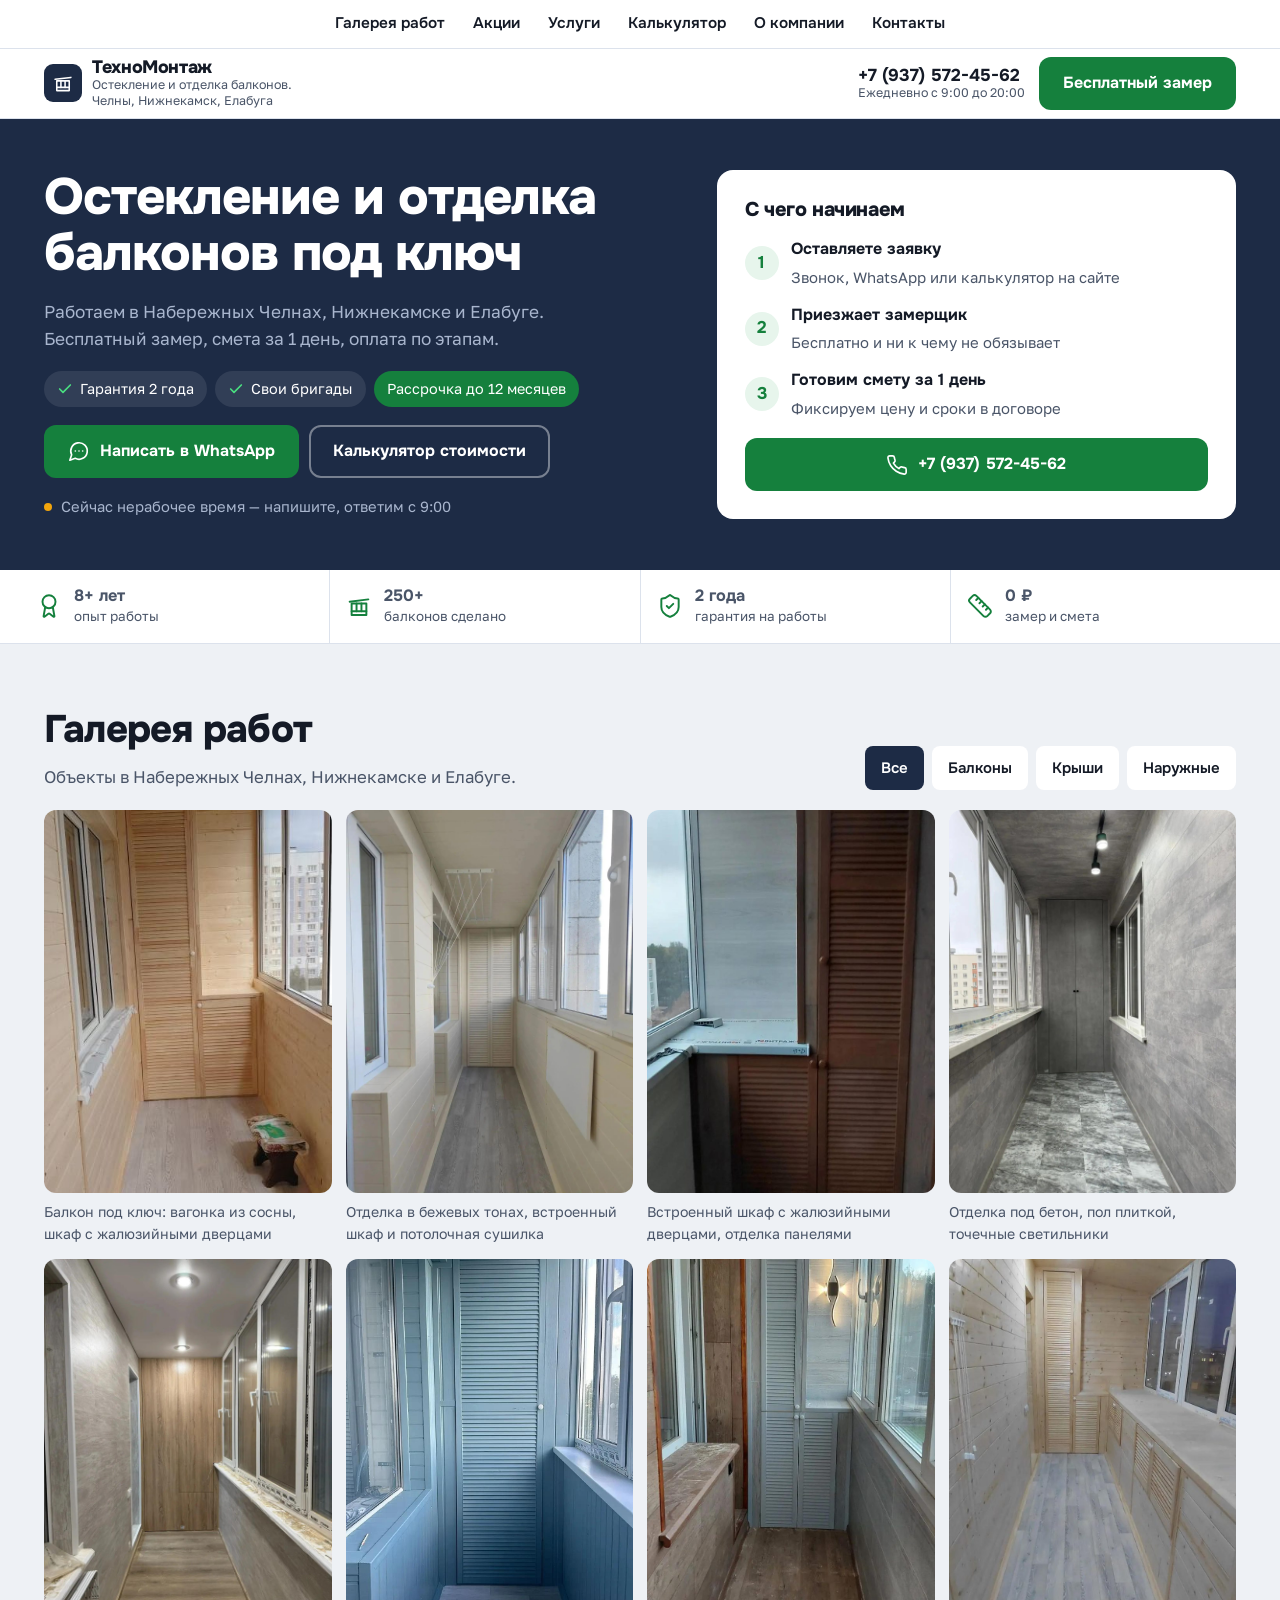
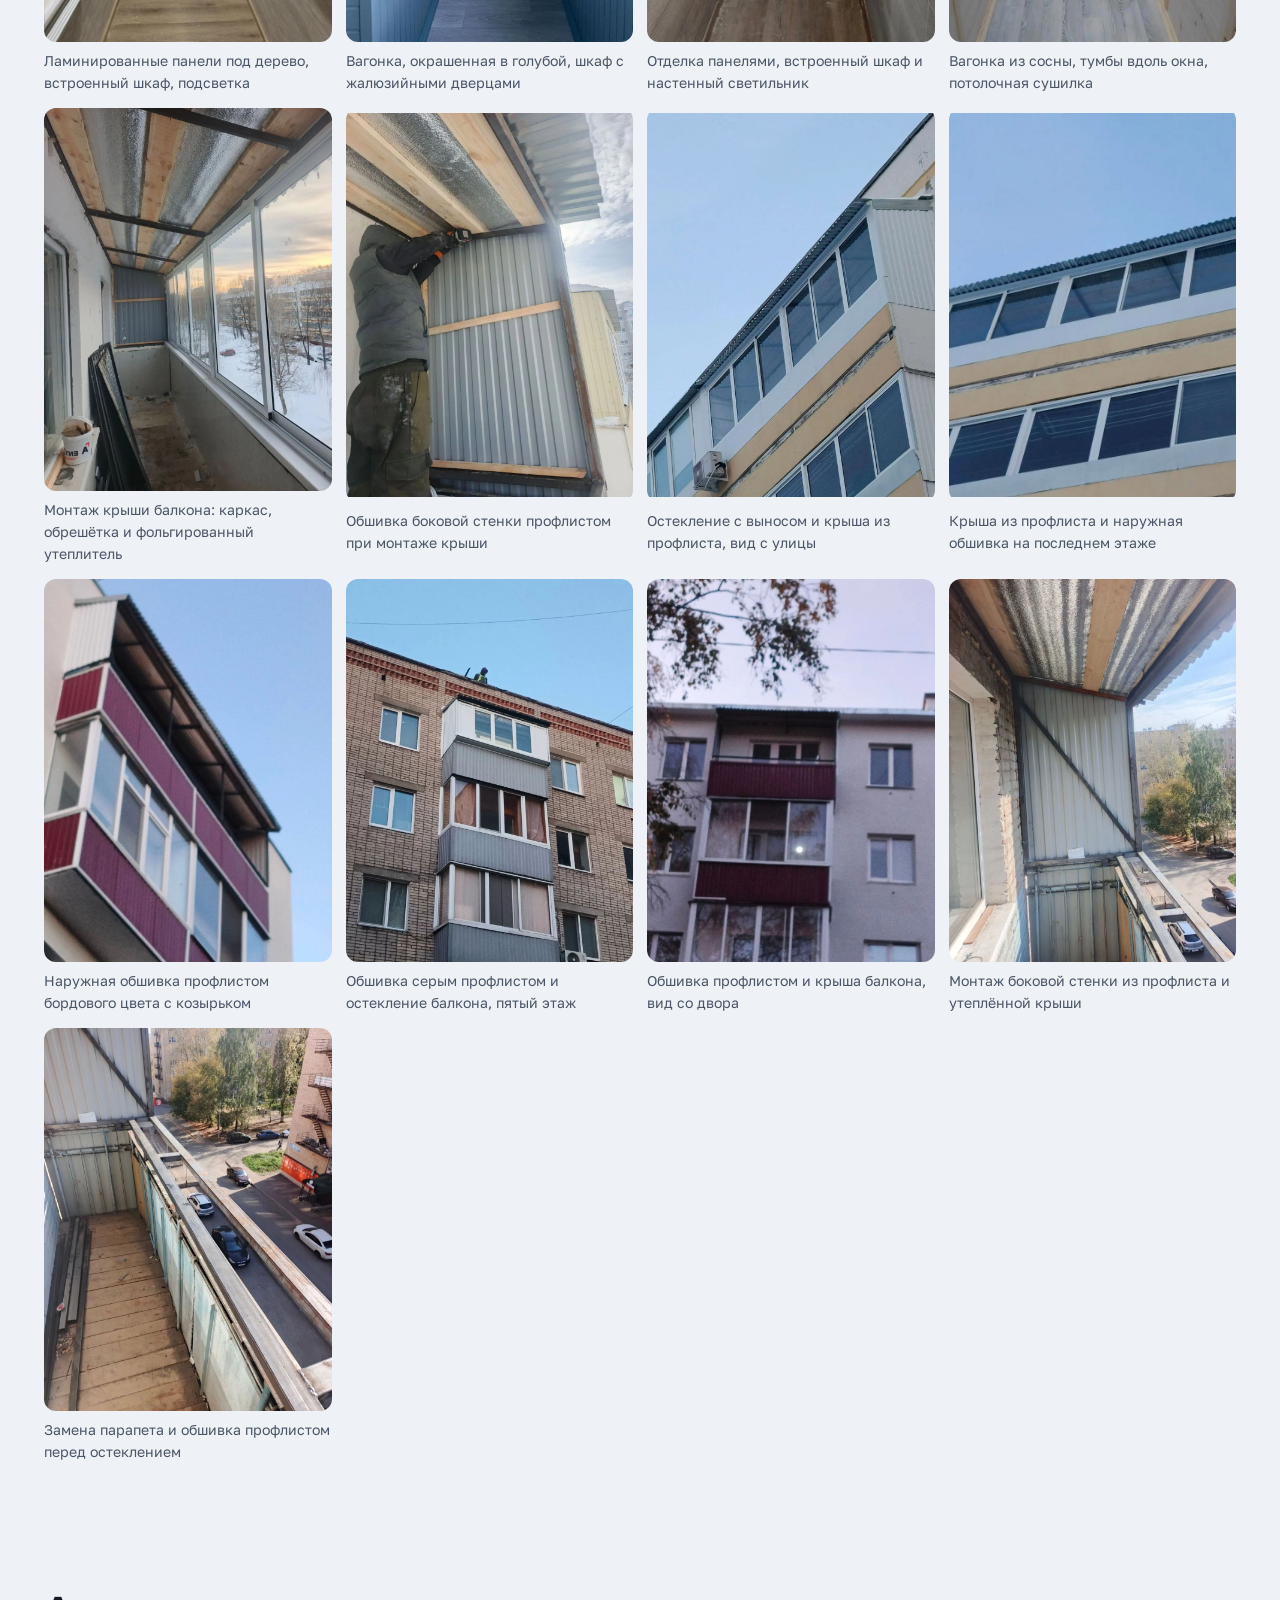
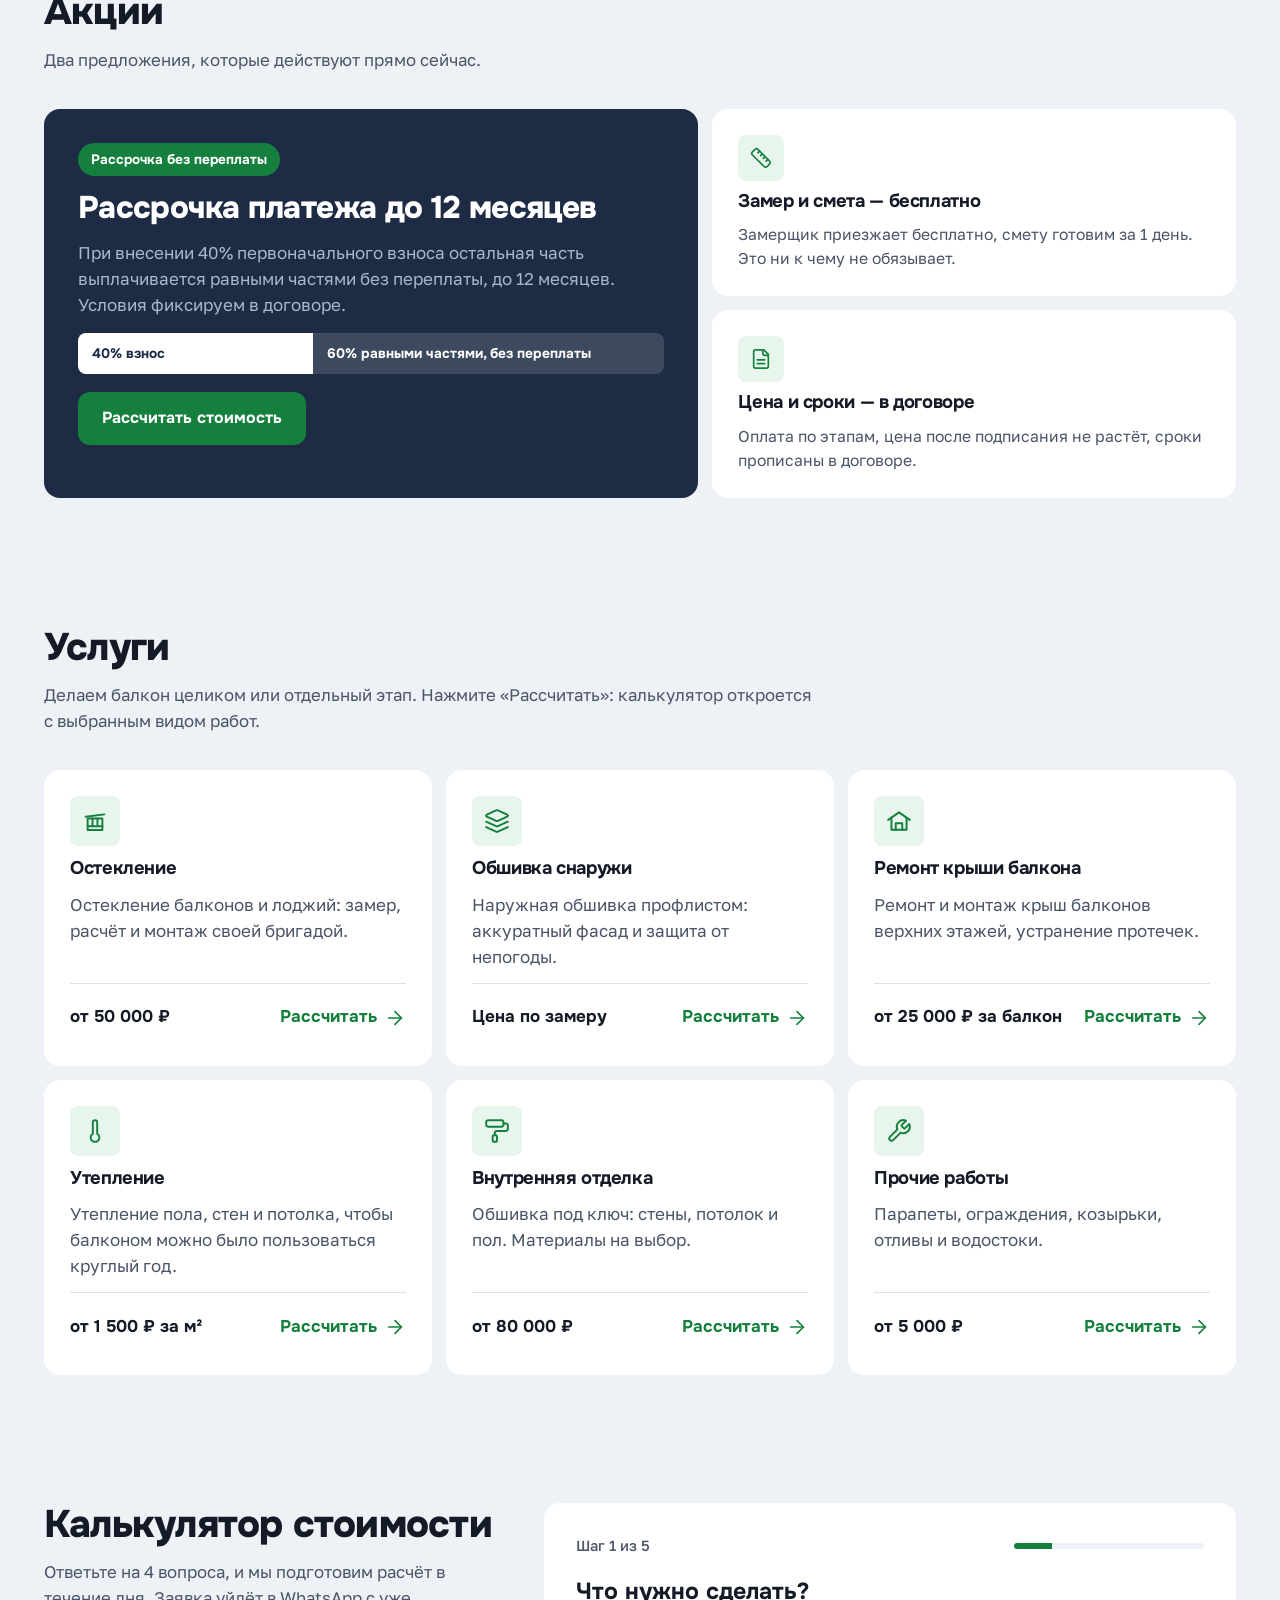
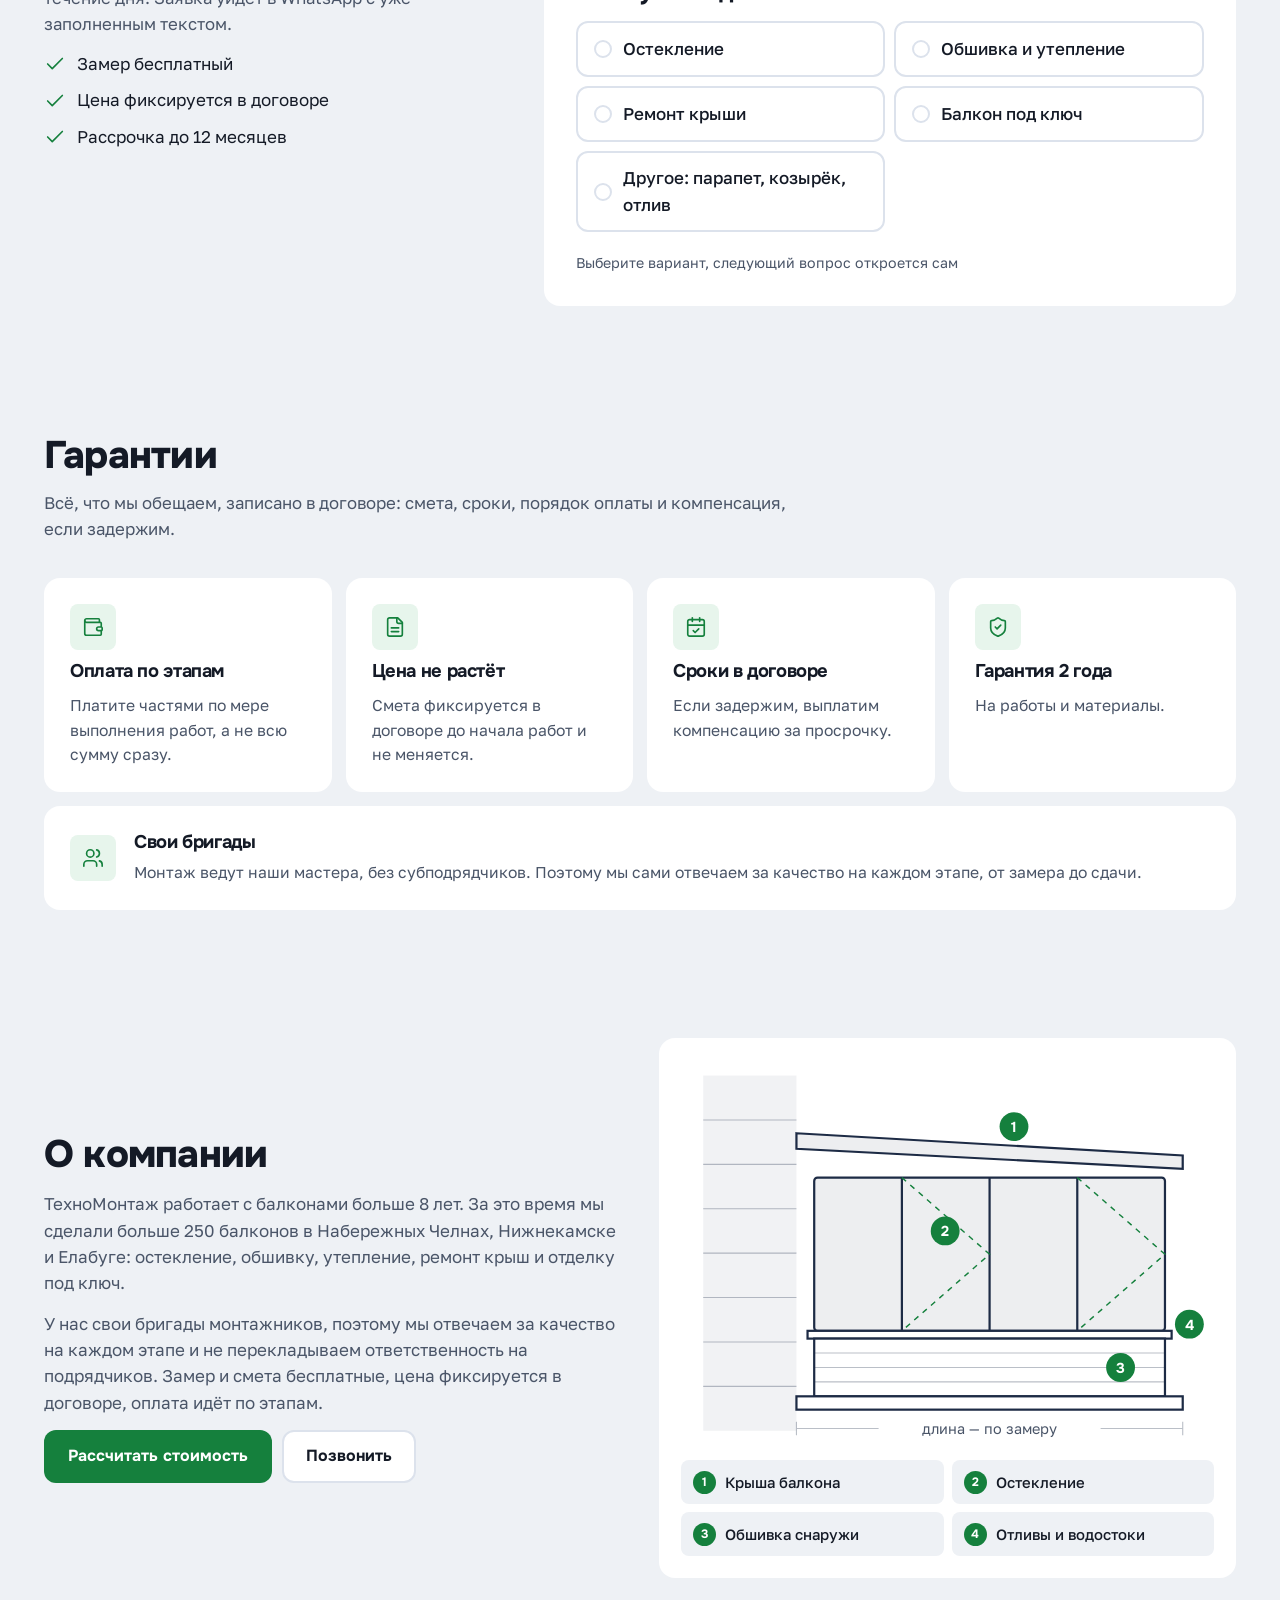
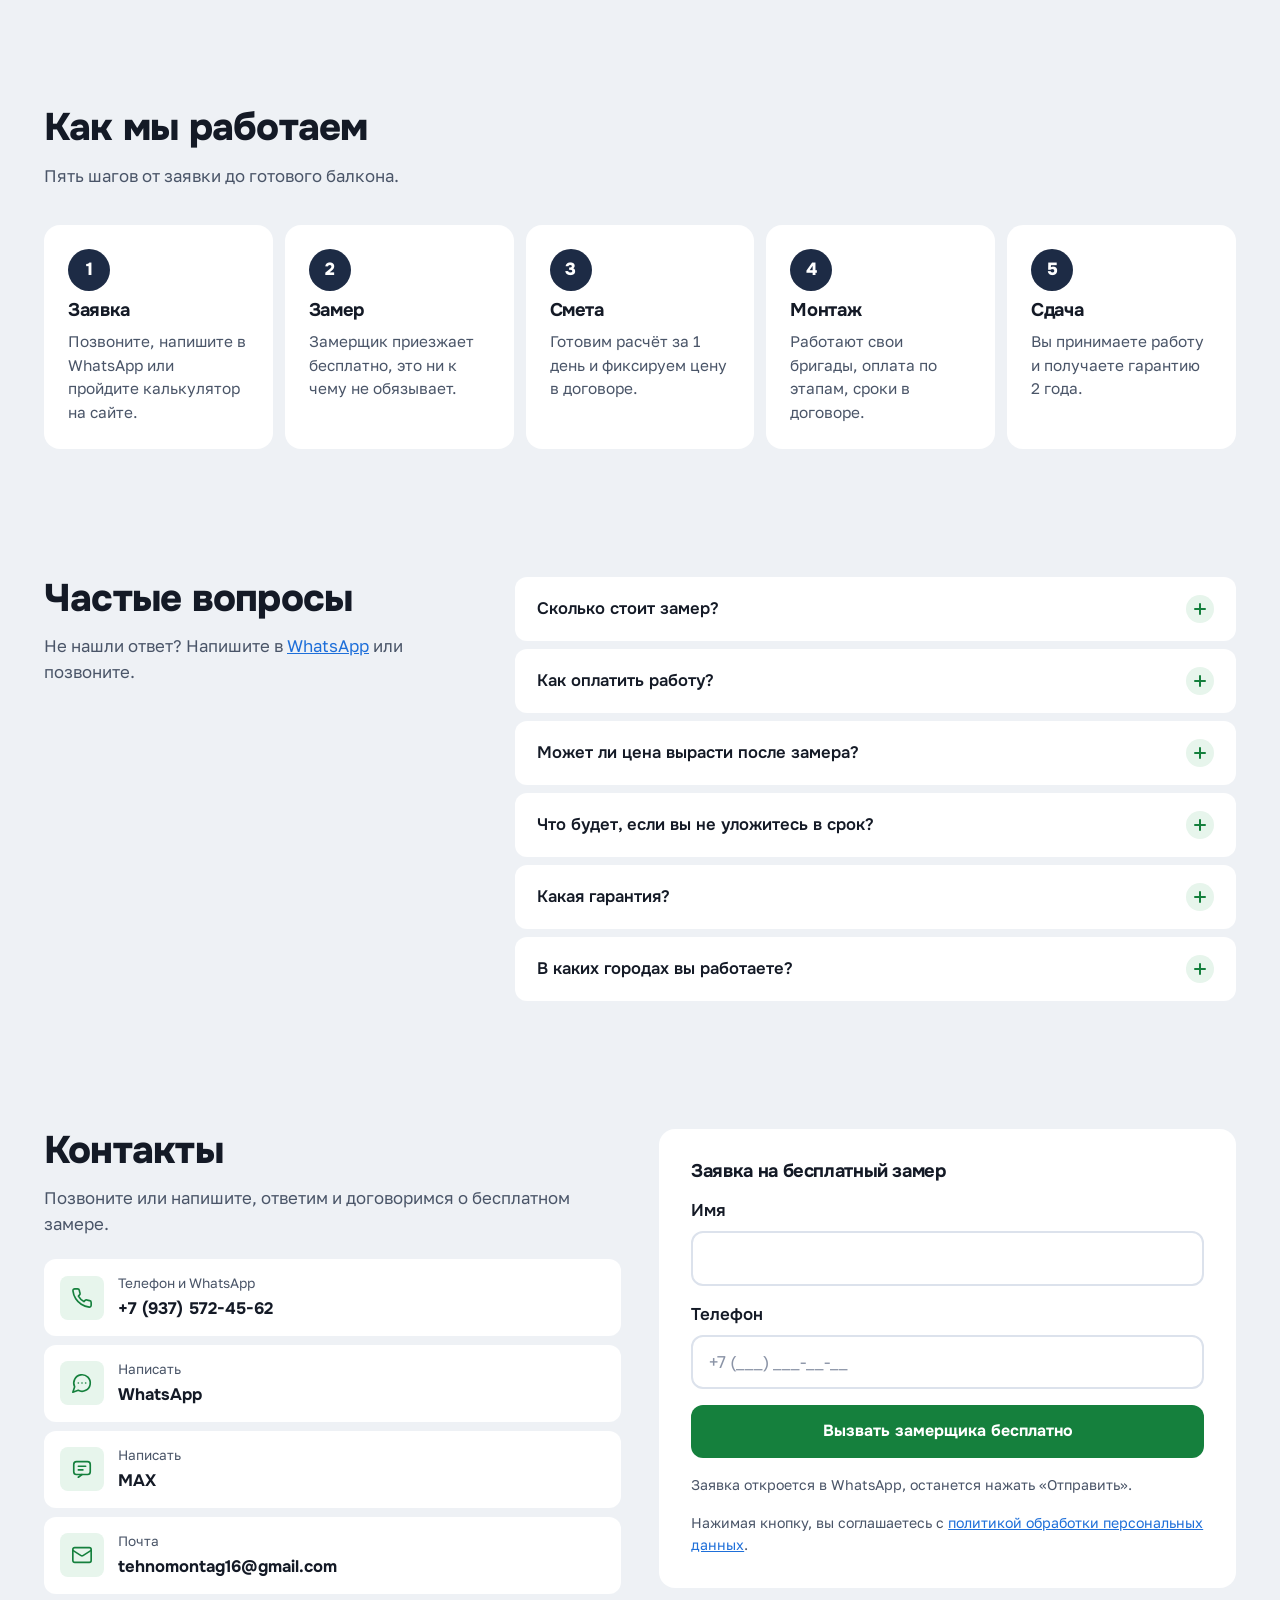
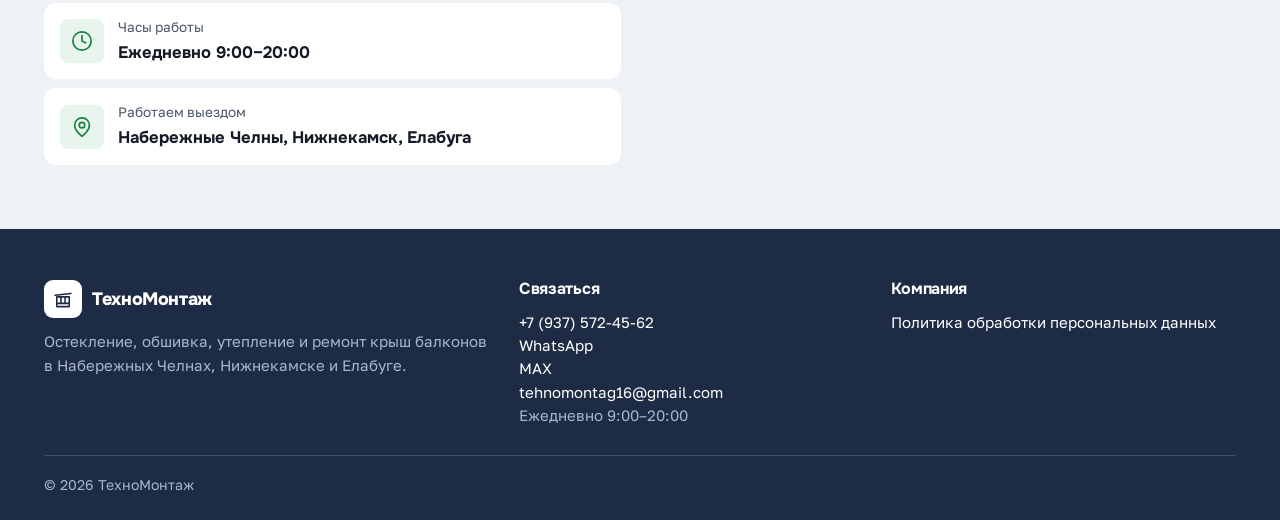
==== commit db1b0fa2: "Галерея выше, полоса услуг убрана, листание фото Раздел «Галерея работ» поднят на первое место, пере" ====
--- a/index.html
+++ b/index.html
@@ -113,18 +113,6 @@
   .logo-txt span{display:block;max-width:26ch}
 }
 
-/* Панель услуг */
-.srvbar{background:var(--navy);color:var(--navy-ink)}
-.srvbar .wrap{display:flex;gap:10px;align-items:center;padding-block:10px;overflow-x:auto;scrollbar-width:none}
-.srvbar .wrap::-webkit-scrollbar{display:none}
-.srvbar a{display:inline-flex;align-items:center;gap:9px;padding:9px 14px;border-radius:var(--r-sm);color:#FFFFFF;text-decoration:none;font-weight:500;font-size:.95rem;white-space:nowrap;min-height:44px}
-.srvbar a:hover{background:var(--navy-2)}
-.srvbar a svg.i{width:20px;height:20px;color:var(--green-bright)}
-.srvbar a.photo{background:var(--green);font-family:var(--font-display);font-weight:700;margin-left:auto}
-.srvbar a.photo:hover{background:var(--green-hover)}
-.srvbar a.photo svg.i{color:#FFFFFF}
-@media (max-width:1023px){.srvbar a.photo{margin-left:0}}
-
 /* Первый экран */
 .hero{background:var(--navy);color:var(--navy-ink);padding-block:clamp(28px,4vw,56px)}
 .hero h1{color:#FFFFFF}
@@ -343,11 +331,17 @@
 dialog.viewer{border:0;padding:0;background:transparent;max-width:min(1000px,94vw);width:100%}
 dialog.viewer::backdrop{background:rgba(20,26,38,.9)}
 .viewer-in{display:grid;gap:12px}
-.viewer-img{aspect-ratio:3/4;max-height:78vh;width:100%;max-width:100%;border-radius:var(--r-md);background:var(--navy);display:grid;place-items:center;color:var(--navy-muted);overflow:hidden;position:relative}
+.viewer-img{cursor:pointer;aspect-ratio:3/4;max-height:78vh;width:100%;max-width:100%;border-radius:var(--r-md);background:var(--navy);display:grid;place-items:center;color:var(--navy-muted);overflow:hidden;position:relative}
 .viewer-img img{position:absolute;inset:0;width:100%;height:100%;object-fit:contain;background:#000}
 .viewer-bar{display:flex;align-items:center;justify-content:space-between;gap:10px;color:#FFFFFF;flex-wrap:wrap;font-size:.92rem}
 .viewer-bar .btn-ghost{color:#FFFFFF;border-color:rgba(255,255,255,.4)}
 .viewer-bar .btn-ghost:hover{color:#FFFFFF;border-color:#FFFFFF}
+.vnav{position:absolute;top:50%;transform:translateY(-50%);z-index:2;width:50px;height:50px;border:0;border-radius:50%;background:rgba(20,26,38,.6);color:#FFFFFF;display:grid;place-items:center;cursor:pointer;transition:background-color .15s ease}
+.vnav:hover{background:rgba(20,26,38,.88)}
+.vnav svg{width:26px;height:26px;stroke:currentColor;fill:none;stroke-width:2.4;stroke-linecap:round;stroke-linejoin:round}
+.vnav-prev{left:10px}
+.vnav-next{right:10px}
+@media (max-width:480px){.vnav{width:44px;height:44px}.vnav svg{width:22px;height:22px}}
 </style>
 </head>
 <body>
@@ -382,10 +376,10 @@
 <header class="header">
   <div class="topnav">
     <div class="wrap">
+      <a href="#raboty">Галерея работ</a>
       <a href="#akcii">Акции</a>
       <a href="#uslugi">Услуги</a>
       <a href="#raschet">Калькулятор</a>
-      <a href="#raboty">Галерея работ</a>
       <a href="#o-kompanii">О компании</a>
       <a href="#kontakty">Контакты</a>
     </div>
@@ -411,14 +405,6 @@
   </div>
 </header>
 
-<nav class="srvbar" aria-label="Основные услуги">
-  <div class="wrap">
-    <a href="#uslugi"><svg class="i" aria-hidden="true"><use href="#i-window"/></svg>Остекление балконов и лоджий</a>
-    <a href="#uslugi"><svg class="i" aria-hidden="true"><use href="#i-roller"/></svg>Отделка балконов</a>
-    <a href="#uslugi"><svg class="i" aria-hidden="true"><use href="#i-thermo"/></svg>Утепление балконов</a>
-  </div>
-</nav>
-
 <main id="top">
   <section class="hero">
     <div class="wrap hero-grid">
@@ -455,6 +441,24 @@
       <div class="tr"><svg class="i" aria-hidden="true"><use href="#i-window"/></svg><span><b>250+</b><span>балконов сделано</span></span></div>
       <div class="tr"><svg class="i" aria-hidden="true"><use href="#i-shield"/></svg><span><b>2 года</b><span>гарантия на работы</span></span></div>
       <div class="tr"><svg class="i" aria-hidden="true"><use href="#i-ruler"/></svg><span><b>0 ₽</b><span>замер и смета</span></span></div>
+    </div>
+  </section>
+
+  <section class="section" id="raboty">
+    <div class="wrap">
+      <div class="works-head">
+        <div class="sec-head">
+          <h2>Галерея работ</h2>
+          <p class="lead">Объекты в Набережных Челнах, Нижнекамске и Елабуге.</p>
+        </div>
+        <div class="tabs" role="group" aria-label="Категория работ">
+          <button class="tab" type="button" data-cat="all" aria-pressed="true">Все</button>
+          <button class="tab" type="button" data-cat="balkony" aria-pressed="false">Балконы</button>
+          <button class="tab" type="button" data-cat="kryshi" aria-pressed="false">Крыши</button>
+          <button class="tab" type="button" data-cat="naruzhnye" aria-pressed="false">Наружные</button>
+        </div>
+      </div>
+      <div class="gallery" id="gallery"></div>
     </div>
   </section>
 
@@ -642,24 +646,6 @@
     </div>
   </section>
 
-  <section class="section" id="raboty">
-    <div class="wrap">
-      <div class="works-head">
-        <div class="sec-head">
-          <h2>Галерея работ</h2>
-          <p class="lead">Объекты в Набережных Челнах, Нижнекамске и Елабуге.</p>
-        </div>
-        <div class="tabs" role="group" aria-label="Категория работ">
-          <button class="tab" type="button" data-cat="all" aria-pressed="true">Все</button>
-          <button class="tab" type="button" data-cat="balkony" aria-pressed="false">Балконы</button>
-          <button class="tab" type="button" data-cat="kryshi" aria-pressed="false">Крыши</button>
-          <button class="tab" type="button" data-cat="naruzhnye" aria-pressed="false">Наружные</button>
-        </div>
-      </div>
-      <div class="gallery" id="gallery"></div>
-    </div>
-  </section>
-
   <section class="section" id="garantii">
     <div class="wrap">
       <div class="sec-head">
@@ -819,10 +805,10 @@
     </button>
   </div>
   <nav aria-label="Разделы сайта">
+    <a href="#raboty">Галерея работ</a>
     <a href="#akcii">Акции</a>
     <a href="#uslugi">Услуги</a>
     <a href="#raschet">Калькулятор</a>
-    <a href="#raboty">Галерея работ</a>
     <a href="#garantii">Гарантии</a>
     <a href="#o-kompanii">О компании</a>
     <a href="#voprosy">Вопросы</a>
@@ -843,14 +829,14 @@
 
 <dialog class="viewer" id="viewer" aria-label="Просмотр фото">
   <div class="viewer-in">
-    <div class="viewer-img" id="viewer-img"><svg class="i" style="width:48px;height:48px" aria-hidden="true"><use href="#i-image"/></svg></div>
+    <div class="viewer-img" id="viewer-img" role="button" tabindex="0" aria-label="Следующее фото">
+      <svg class="i" style="width:48px;height:48px" aria-hidden="true"><use href="#i-image"/></svg>
+      <button class="vnav vnav-prev" type="button" id="v-prev" aria-label="Предыдущее фото"><svg aria-hidden="true" viewBox="0 0 24 24"><path d="m15 18-6-6 6-6"/></svg></button>
+      <button class="vnav vnav-next" type="button" id="v-next" aria-label="Следующее фото"><svg aria-hidden="true" viewBox="0 0 24 24"><path d="m9 18 6-6-6-6"/></svg></button>
+    </div>
     <div class="viewer-bar">
       <span id="viewer-cap"></span>
-      <div style="display:flex;gap:8px">
-        <button class="btn btn-ghost" type="button" id="v-prev">Назад</button>
-        <button class="btn btn-ghost" type="button" id="v-next">Дальше</button>
-        <button class="btn btn-ghost" type="button" id="v-close">Закрыть</button>
-      </div>
+      <button class="btn btn-ghost" type="button" id="v-close">Закрыть</button>
     </div>
   </div>
 </dialog>
@@ -1070,8 +1056,11 @@
     vCap.textContent = p.caption + " · " + (vi + 1) + " из " + visible.length;
   }
   function openViewer(i){ vi = i; paint(); if (viewer.showModal) viewer.showModal(); else viewer.setAttribute("open",""); }
-  document.getElementById("v-prev").addEventListener("click", function(){ vi = (vi - 1 + visible.length) % visible.length; paint(); });
-  document.getElementById("v-next").addEventListener("click", function(){ vi = (vi + 1) % visible.length; paint(); });
+  function step(d){ vi = (vi + d + visible.length) % visible.length; paint(); }
+  document.getElementById("v-prev").addEventListener("click", function(e){ e.stopPropagation(); step(-1); });
+  document.getElementById("v-next").addEventListener("click", function(e){ e.stopPropagation(); step(1); });
+  vImg.addEventListener("click", function(){ step(1); });
+  vImg.addEventListener("keydown", function(e){ if (e.key === "Enter" || e.key === " ") { e.preventDefault(); step(1); } });
   document.getElementById("v-close").addEventListener("click", function(){ viewer.close ? viewer.close() : viewer.removeAttribute("open"); });
   viewer.addEventListener("click", function(e){ if (e.target === viewer) viewer.close(); });
   viewer.addEventListener("keydown", function(e){
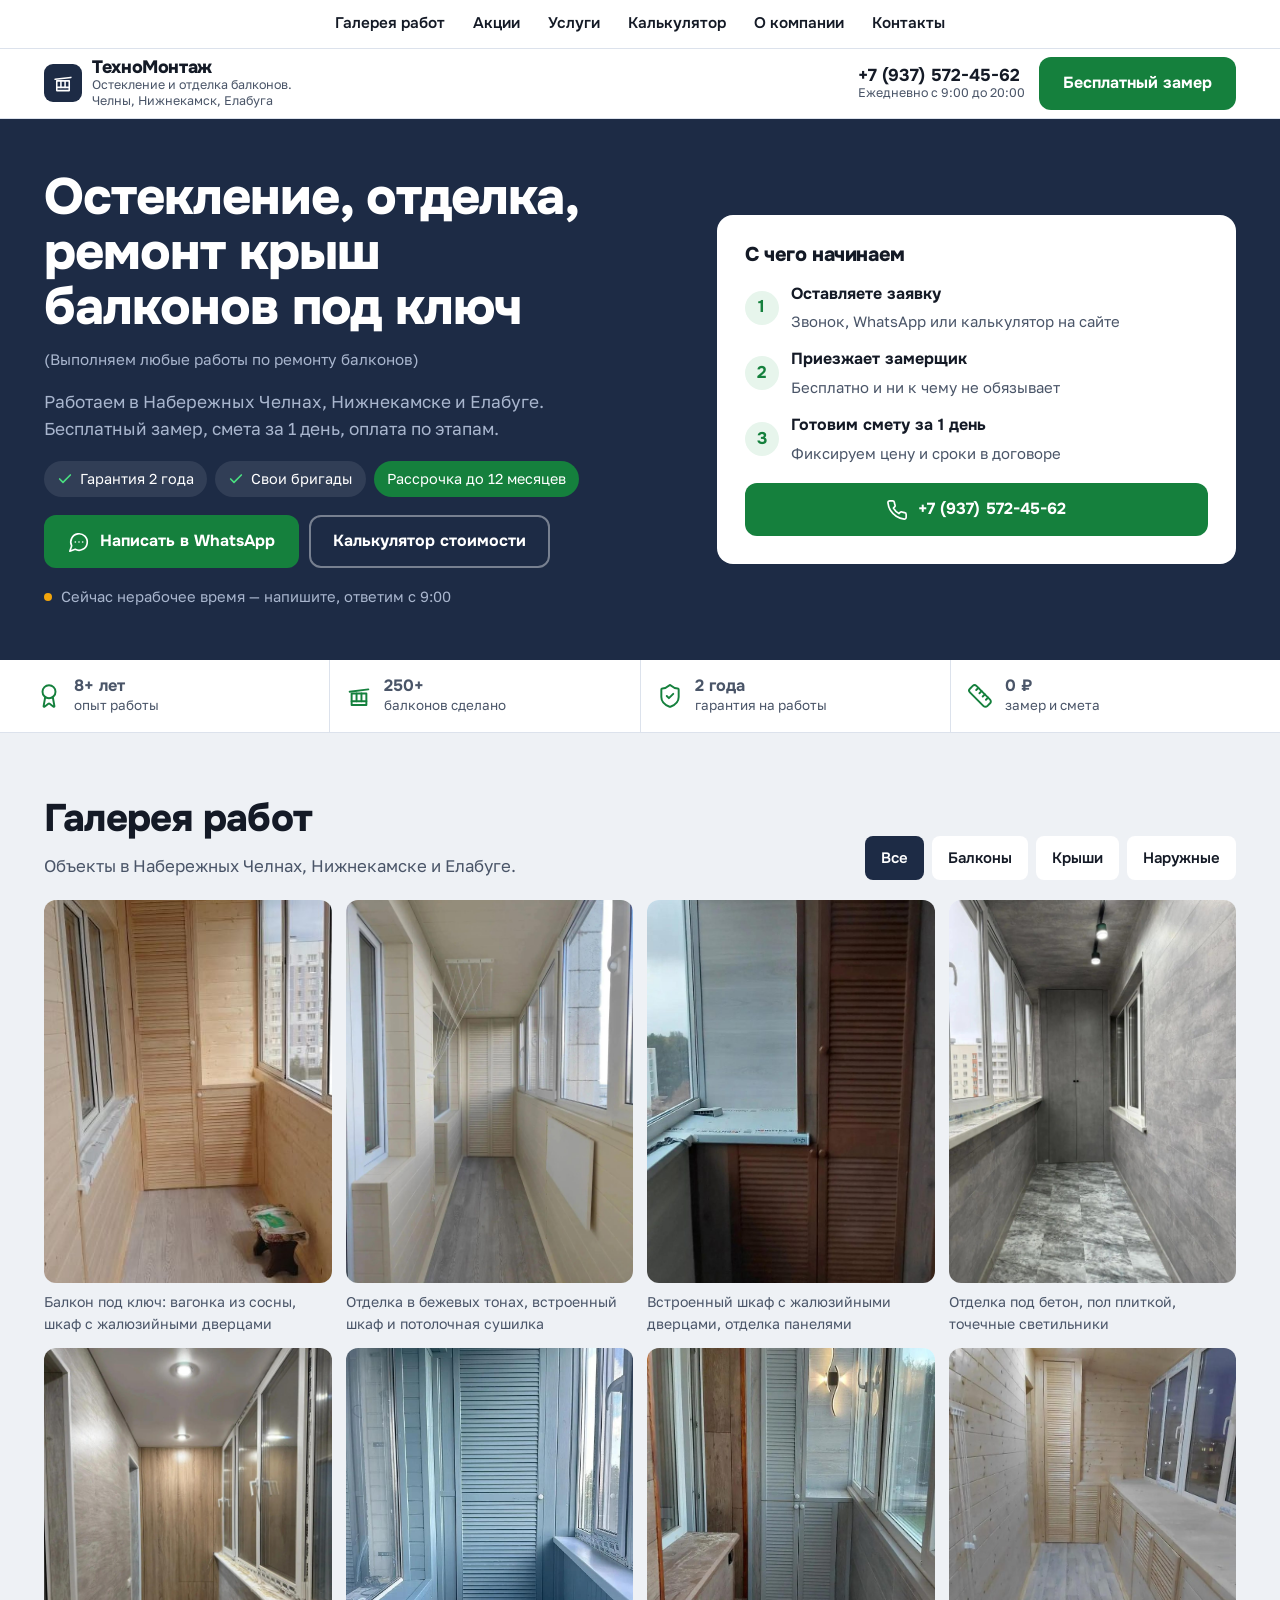
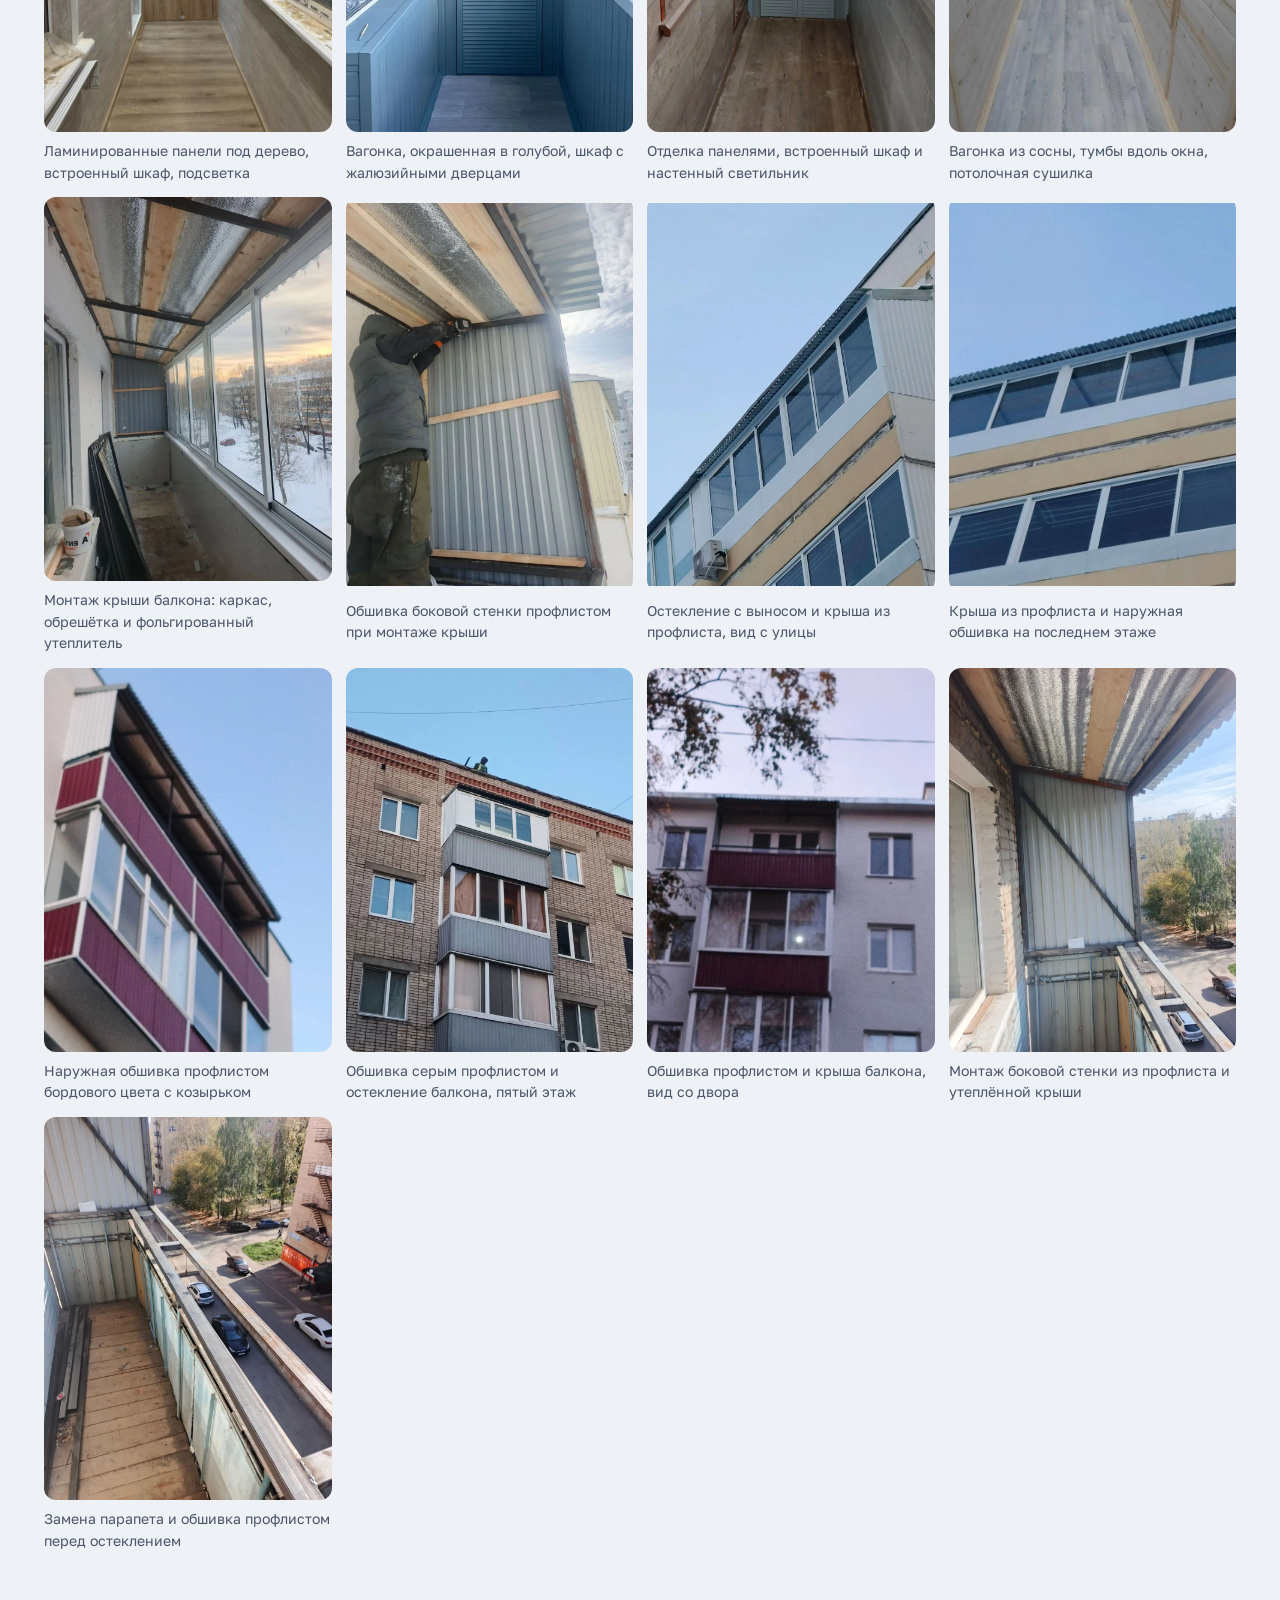
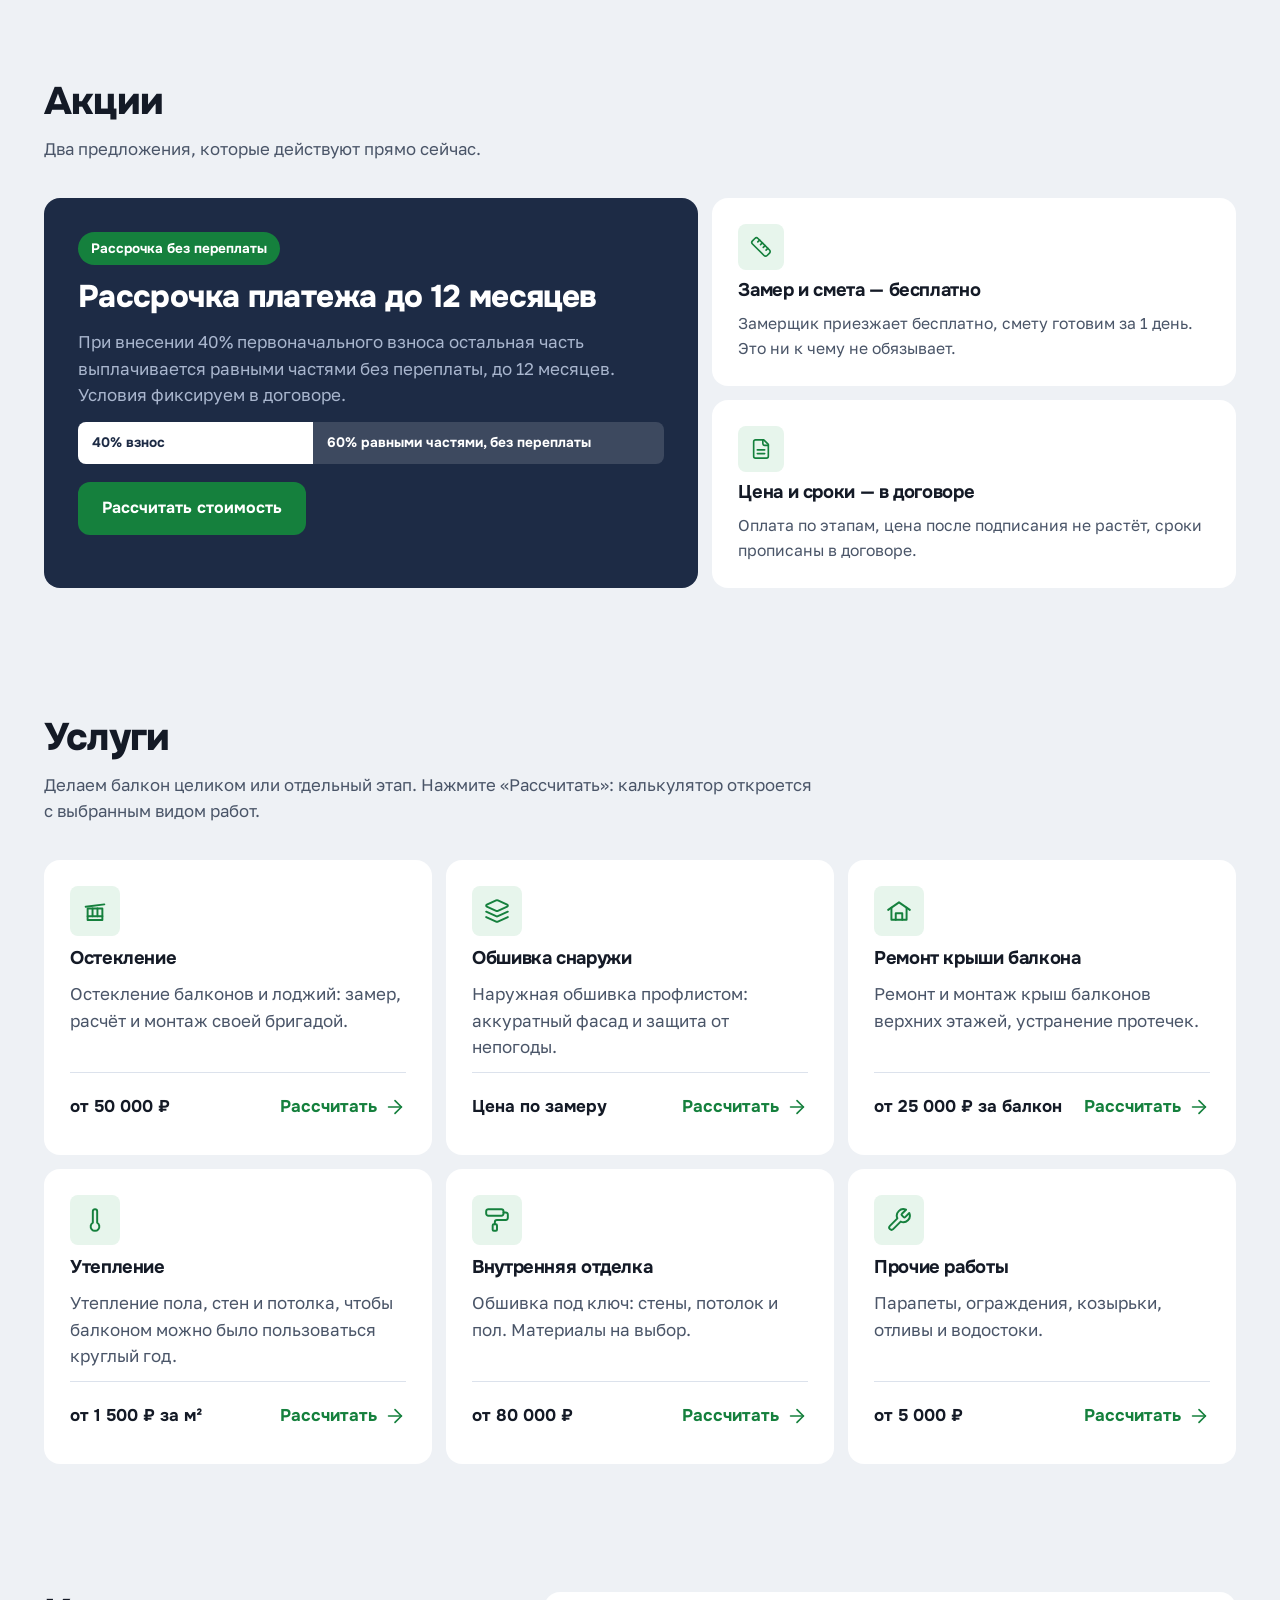
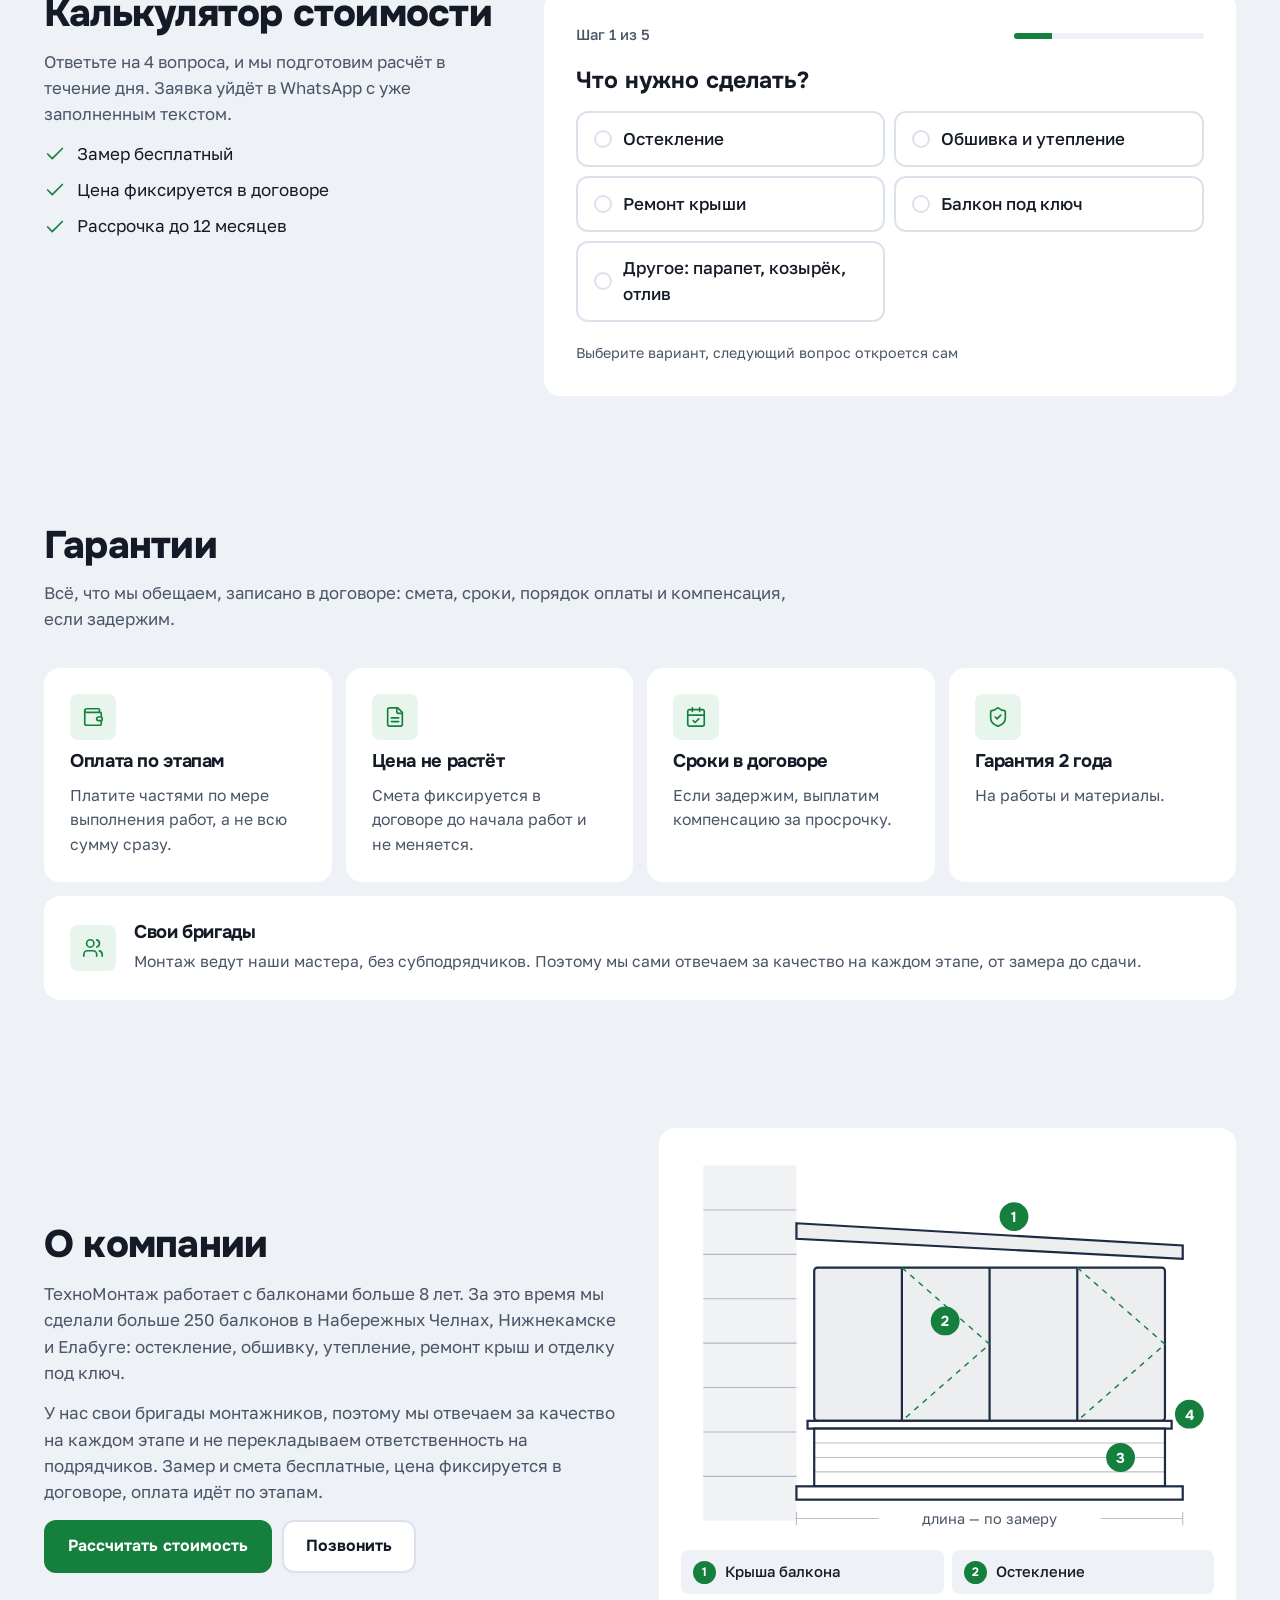
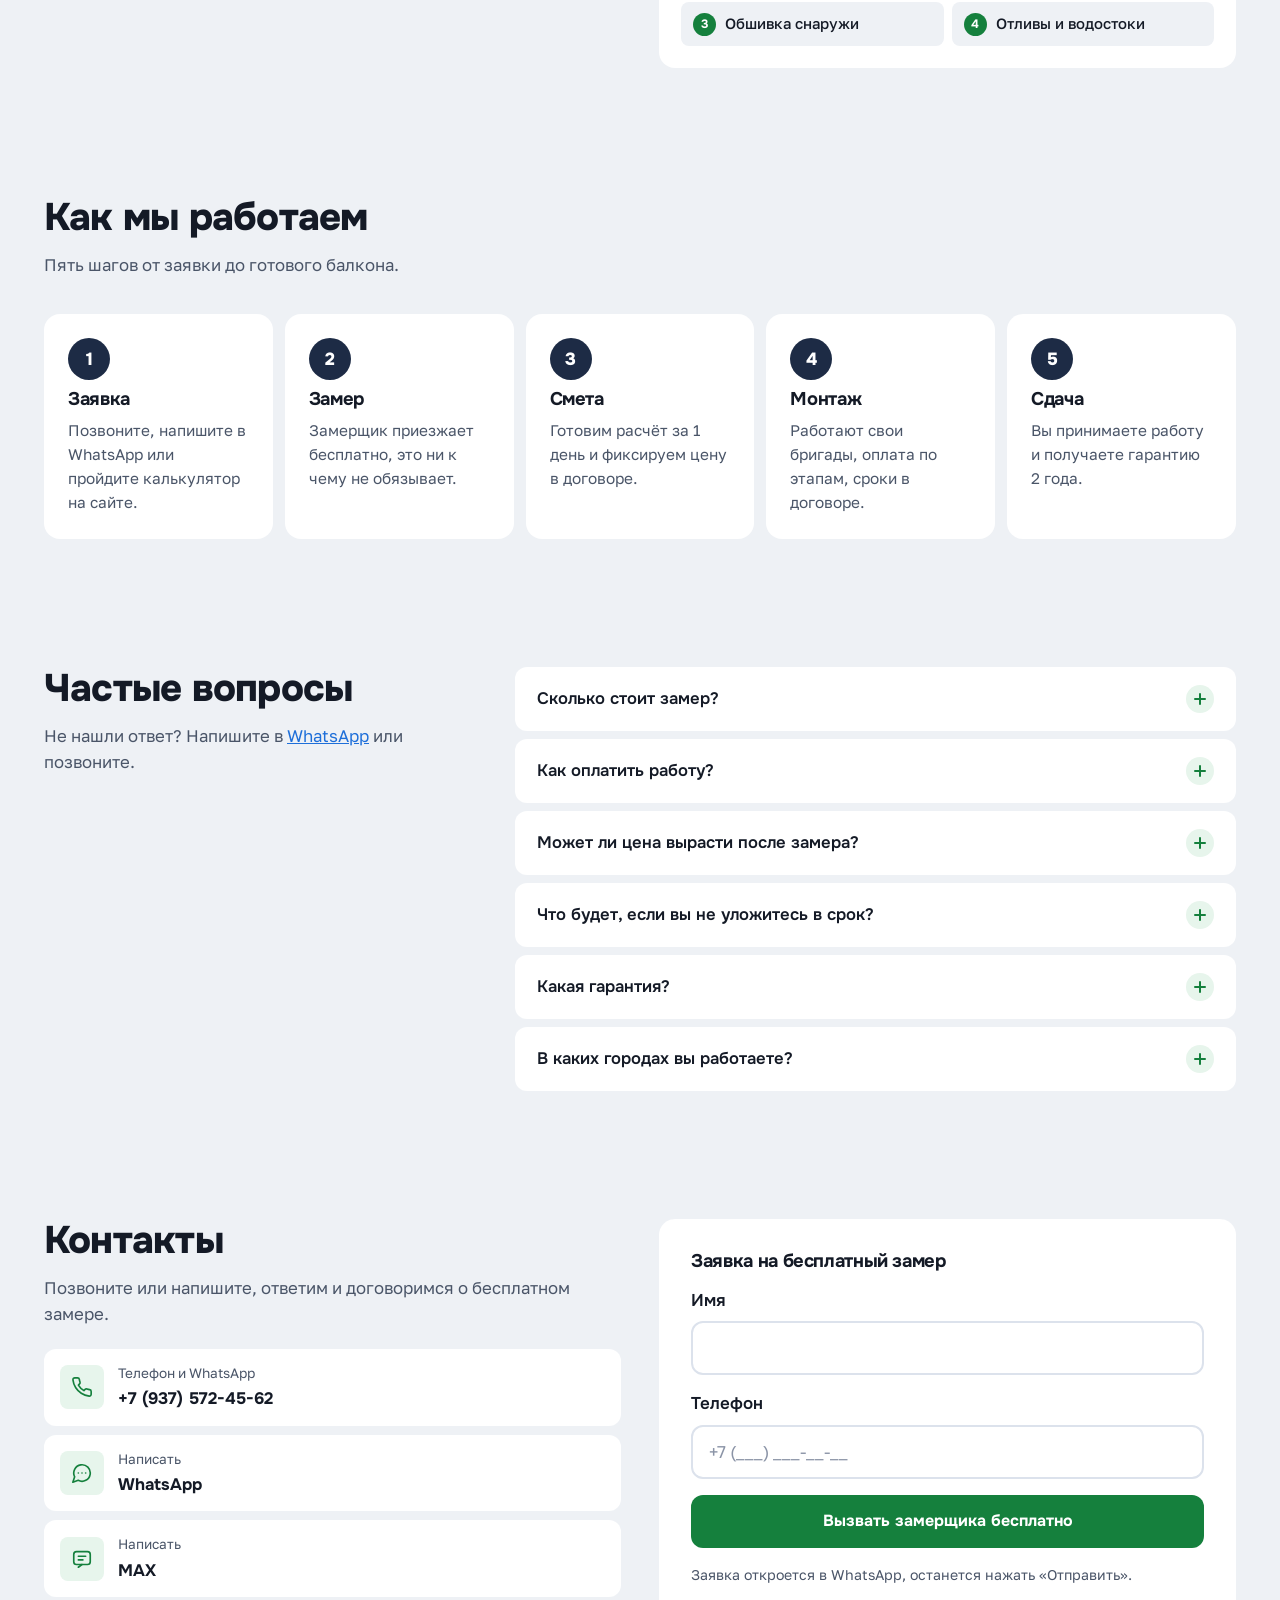
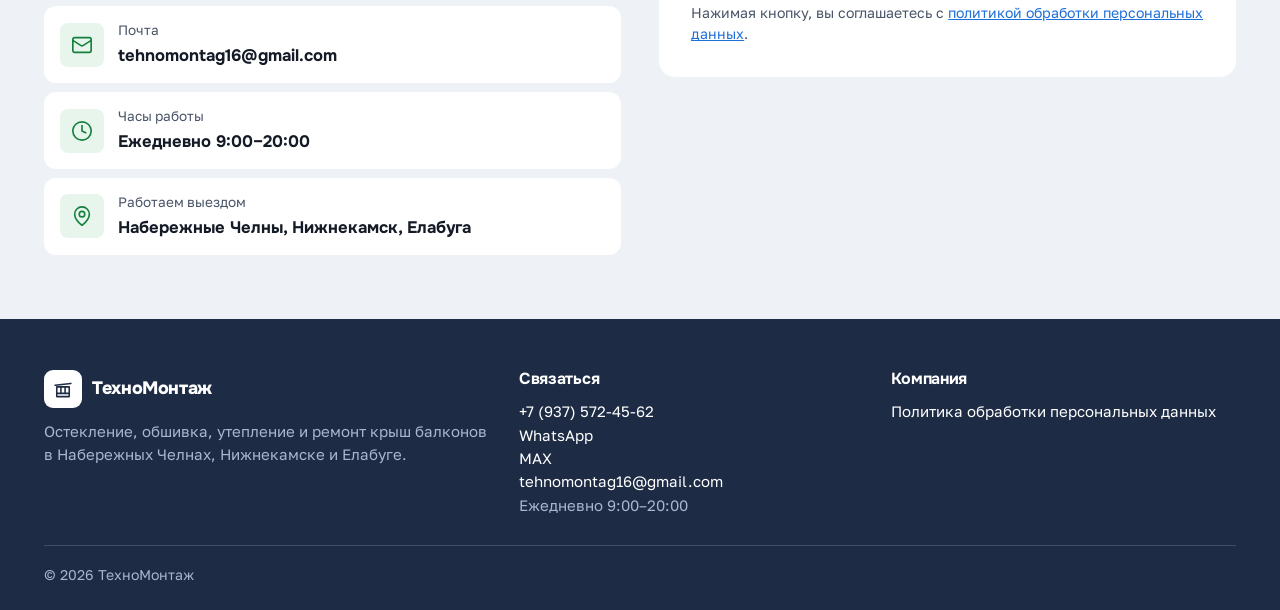
==== commit f0c3601c: "Заголовок первого экрана: добавлен ремонт крыш Заголовок изменён на «Остекление, отделка, ремонт кры" ====
--- a/index.html
+++ b/index.html
@@ -128,6 +128,7 @@
 .hero-card li span{color:var(--muted);font-size:.93rem}
 .hero-card .btn{width:100%;margin-top:18px}
 @media (min-width:1024px){.hero-card{display:block}}
+.hero .h1-note{font-size:.95rem;color:var(--navy-muted);margin-top:-6px}
 .hero p.sub{font-size:1.08rem;color:var(--navy-muted);max-width:48ch}
 .hero-actions{display:grid;gap:10px}
 @media (min-width:560px){.hero-actions{grid-auto-flow:column;justify-content:start}}
@@ -409,7 +410,8 @@
   <section class="hero">
     <div class="wrap hero-grid">
       <div class="hero-text">
-        <h1>Остекление и отделка балконов под ключ</h1>
+        <h1>Остекление, отделка, ремонт крыш балконов под ключ</h1>
+        <p class="h1-note">(Выполняем любые работы по ремонту балконов)</p>
         <p class="sub">Работаем в Набережных Челнах, Нижнекамске и Елабуге. Бесплатный замер, смета за 1 день, оплата по этапам.</p>
         <ul class="hero-points">
           <li><svg aria-hidden="true" viewBox="0 0 24 24" fill="none" stroke="currentColor" stroke-width="2.5" stroke-linecap="round" stroke-linejoin="round"><path d="M20 6 9 17l-5-5"/></svg>Гарантия 2 года</li>
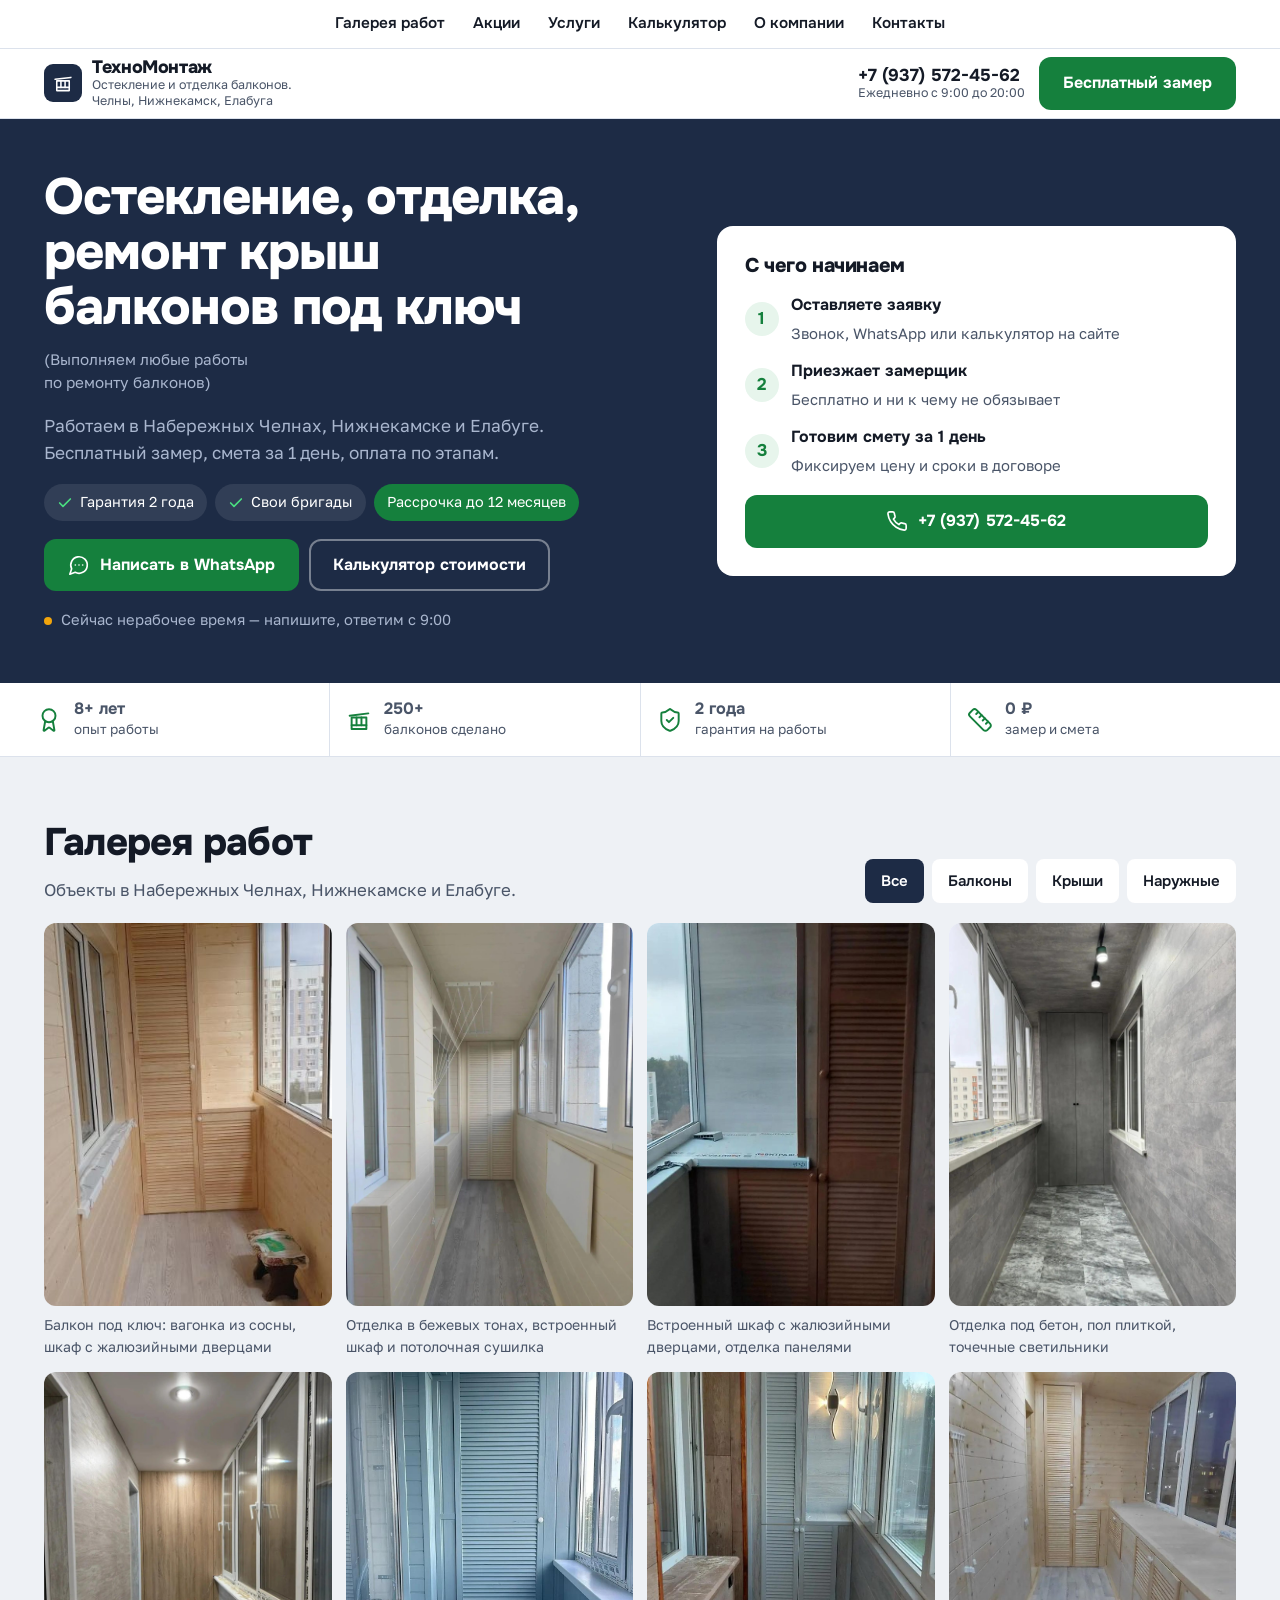
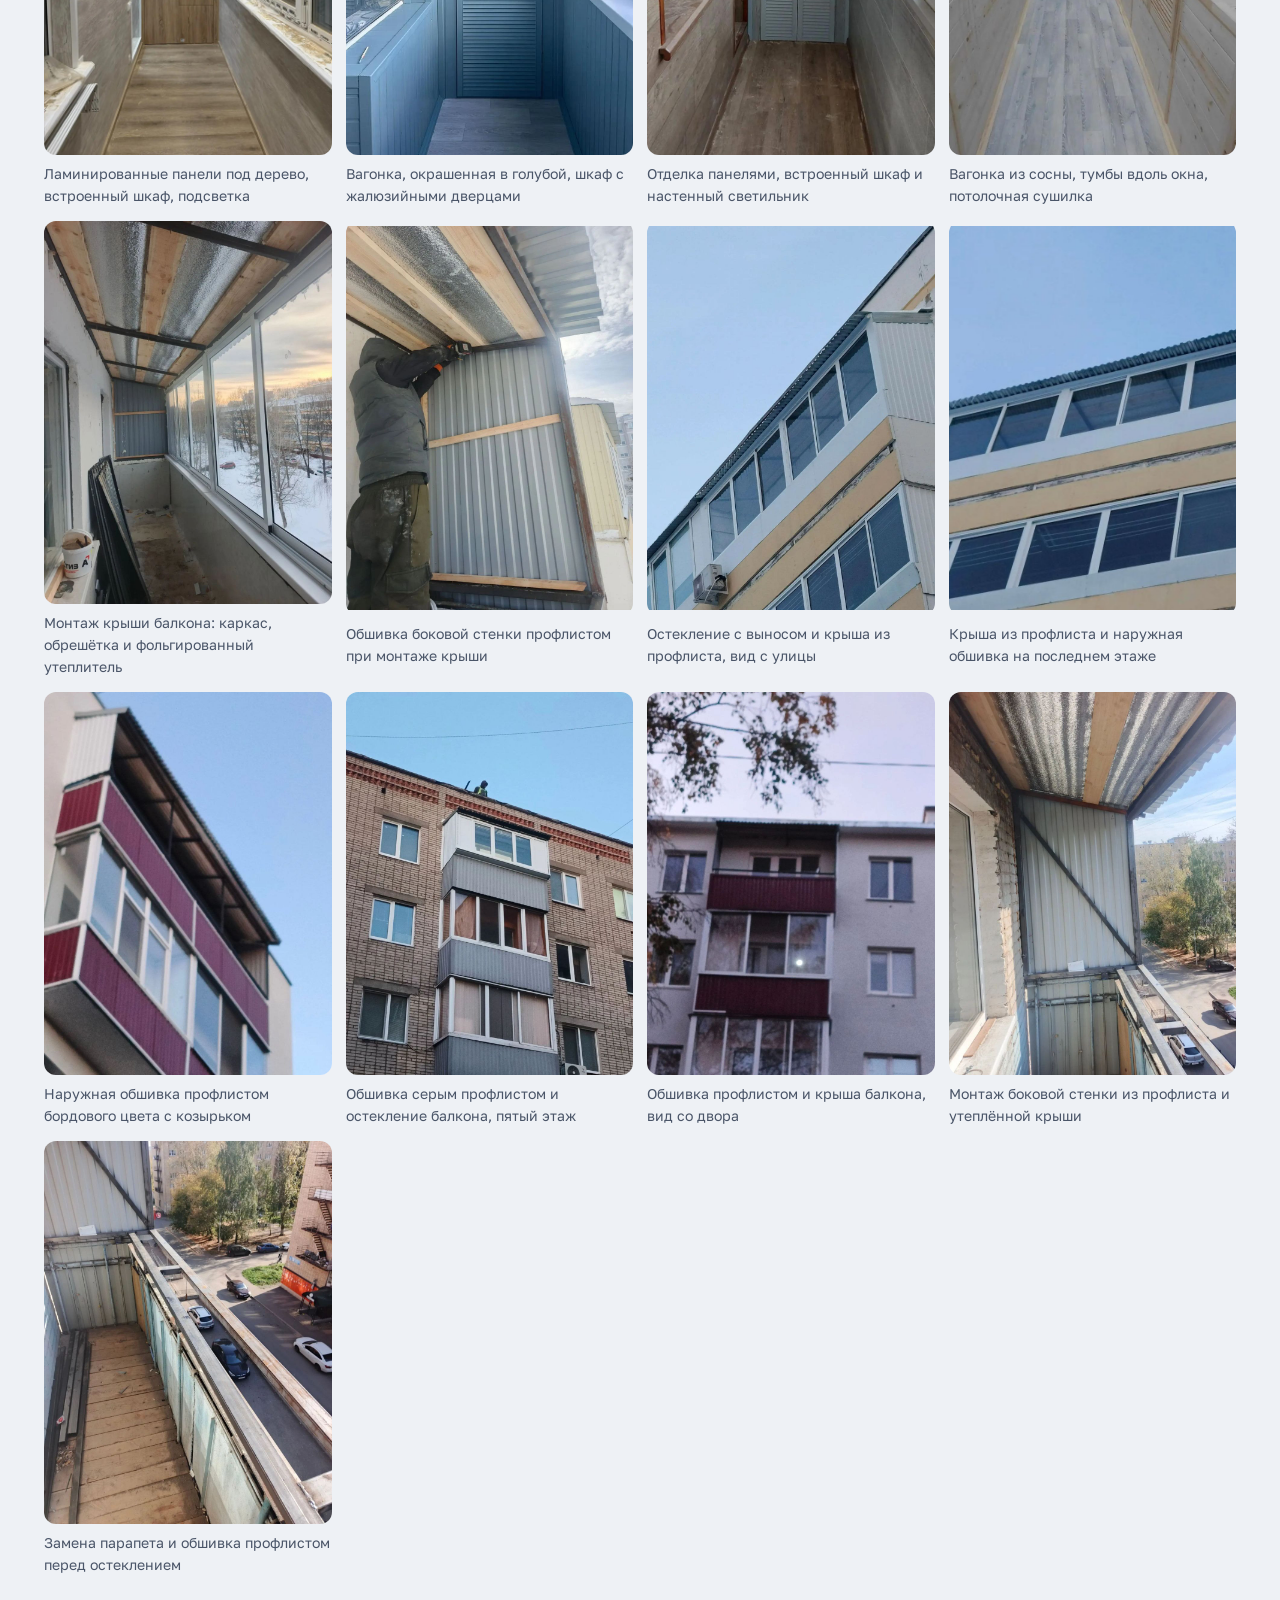
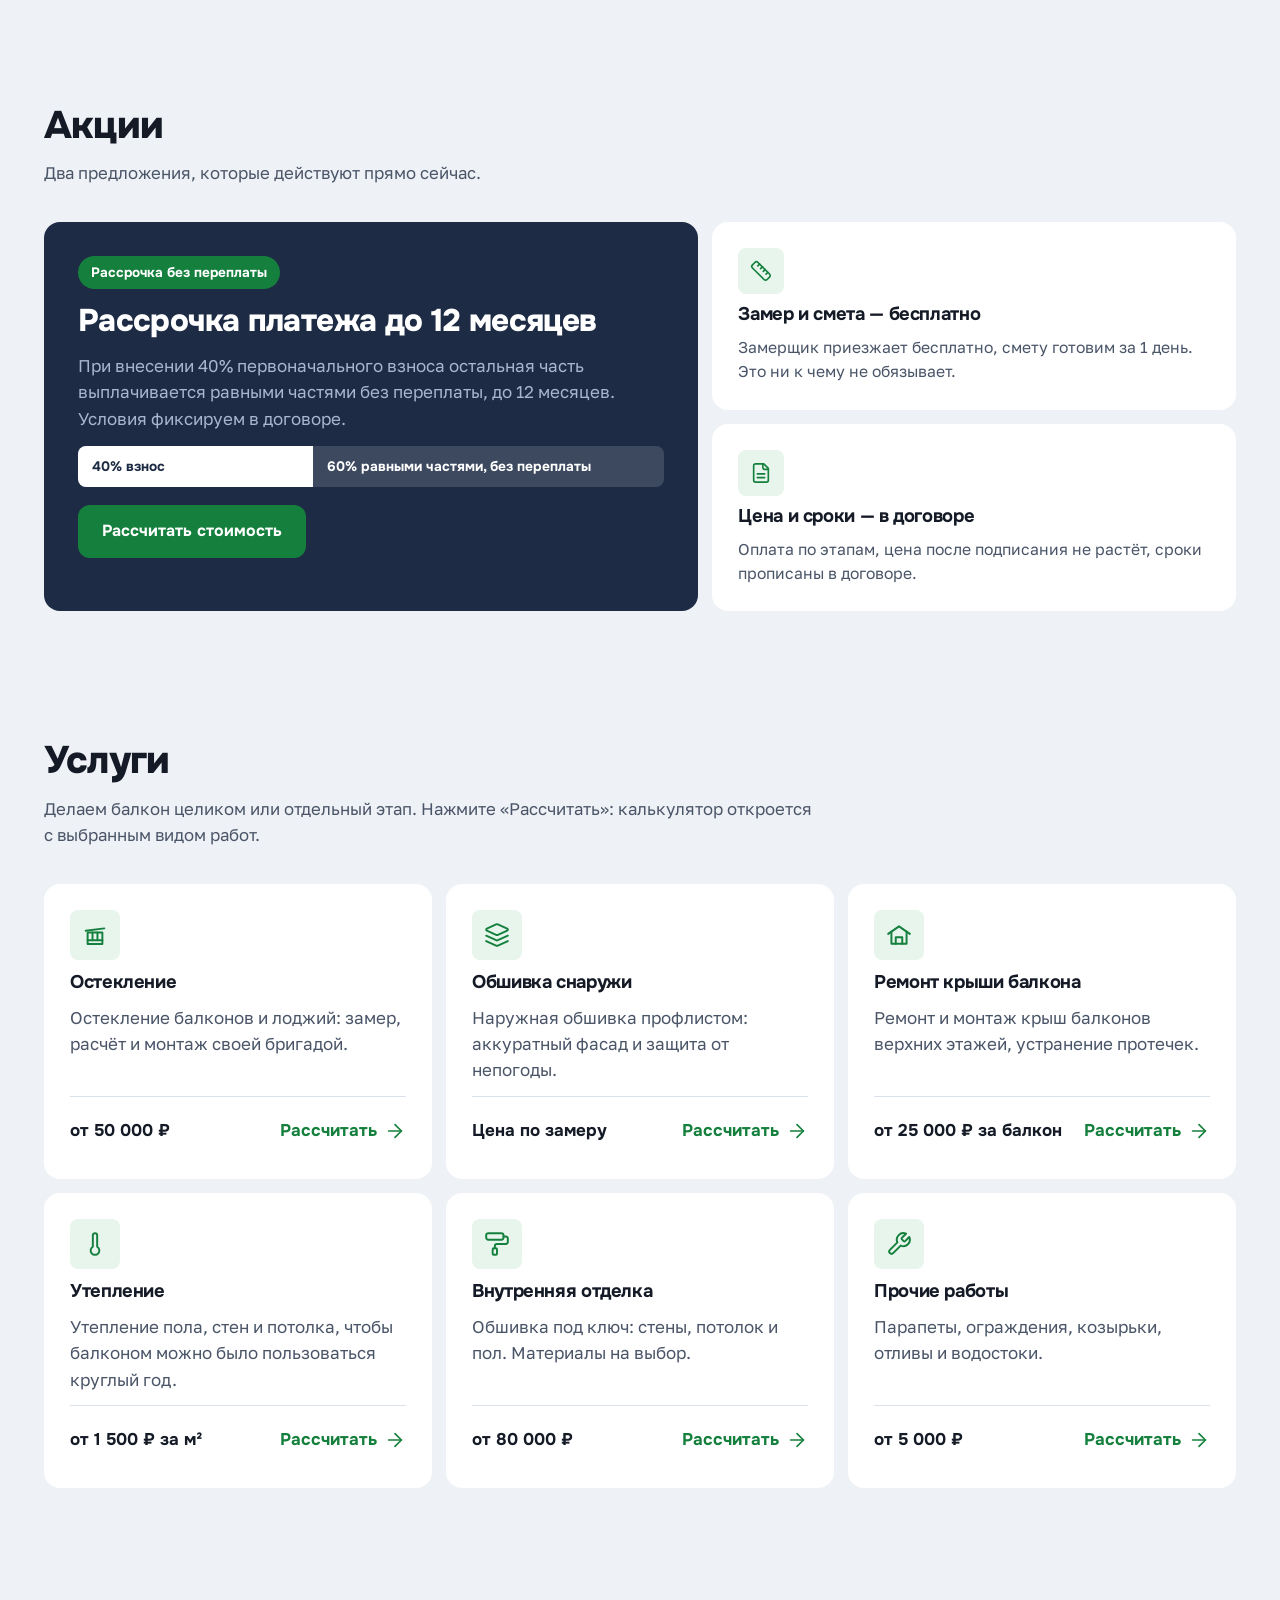
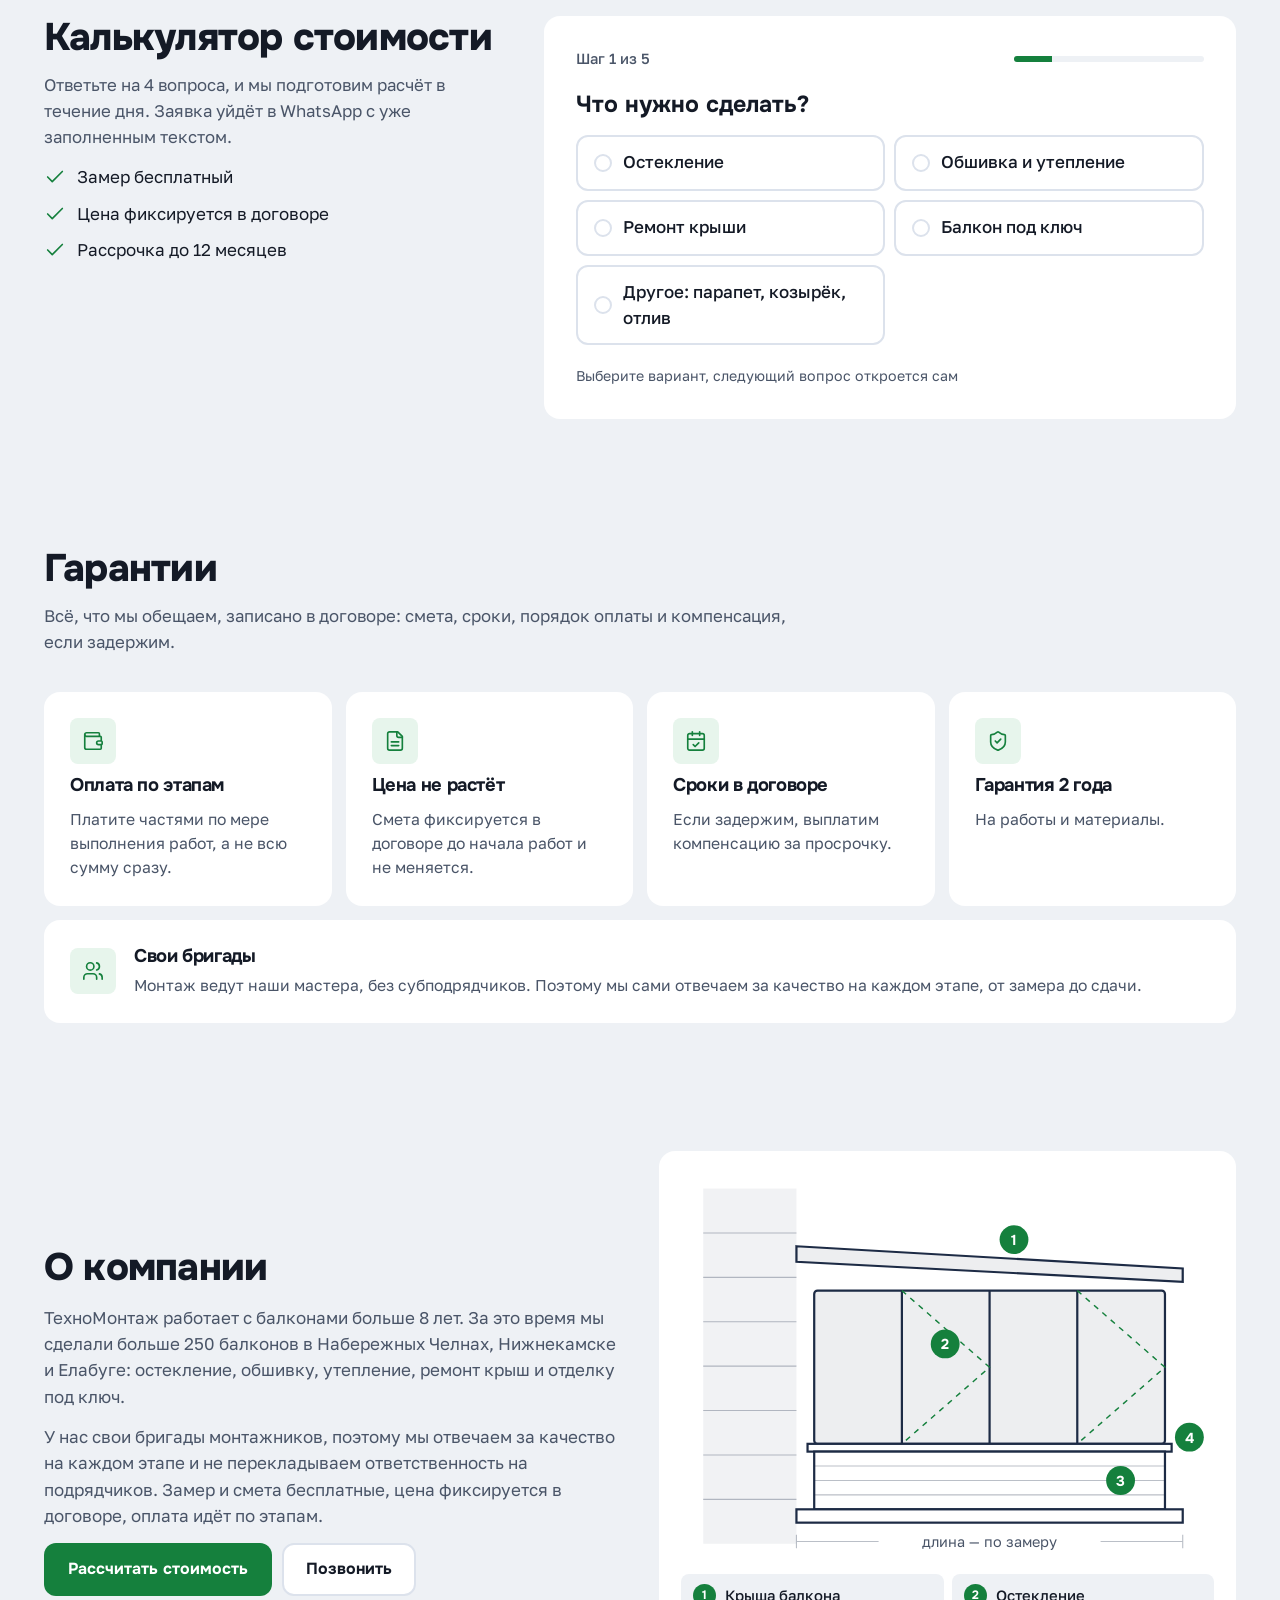
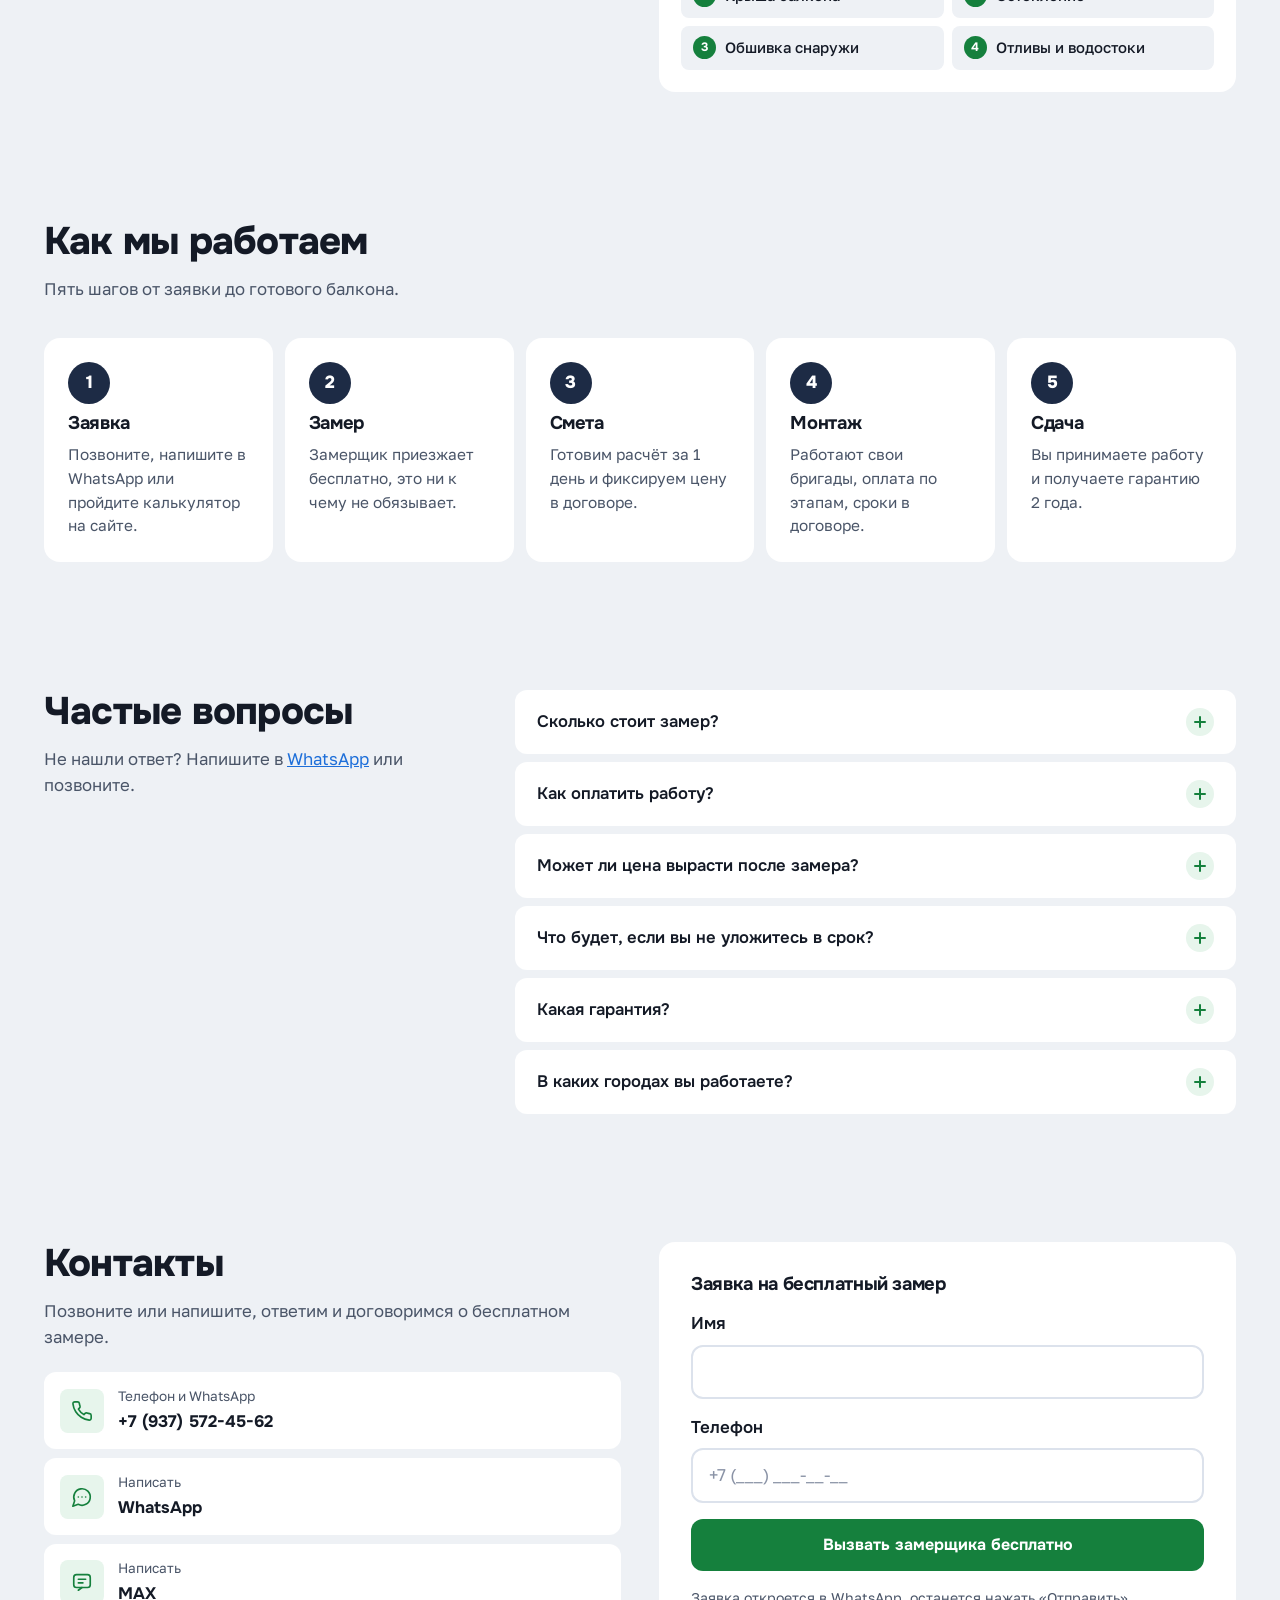
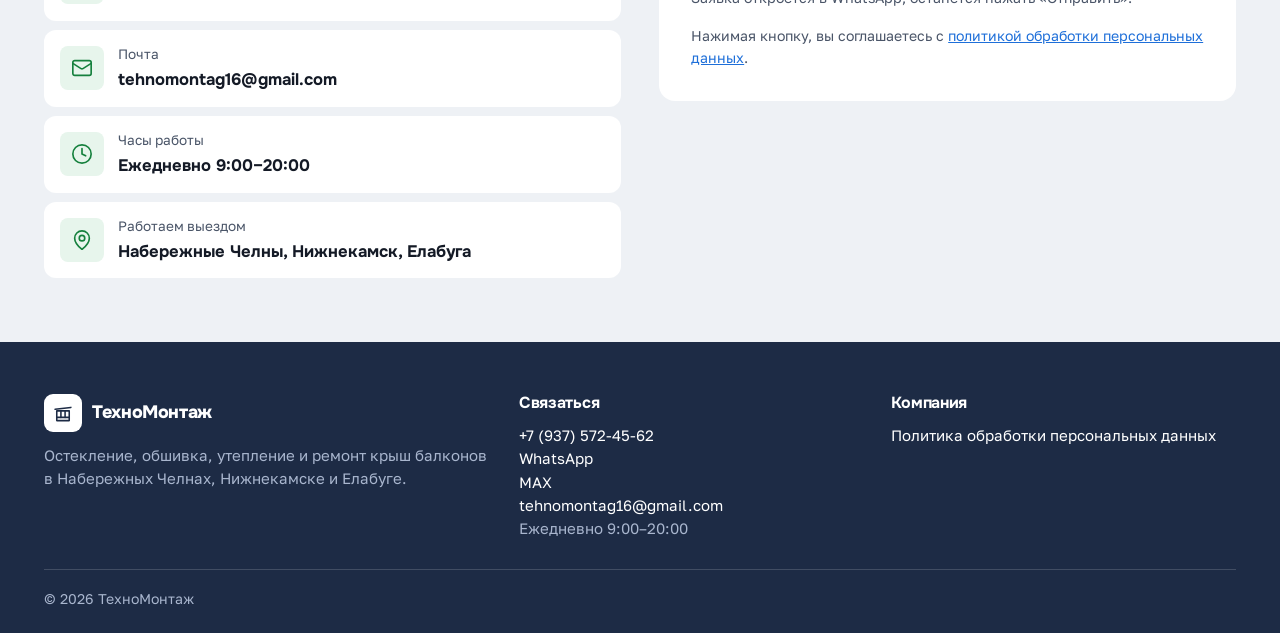
==== commit 3dfef44c: "Ровный перенос строки в скобках Строка «(Выполняем любые работы по ремонту балконов)» переносится по" ====
--- a/index.html
+++ b/index.html
@@ -128,7 +128,7 @@
 .hero-card li span{color:var(--muted);font-size:.93rem}
 .hero-card .btn{width:100%;margin-top:18px}
 @media (min-width:1024px){.hero-card{display:block}}
-.hero .h1-note{font-size:.95rem;color:var(--navy-muted);margin-top:-6px}
+.hero .h1-note{font-size:.95rem;color:var(--navy-muted);margin-top:-6px;text-wrap:balance;max-width:34ch}
 .hero p.sub{font-size:1.08rem;color:var(--navy-muted);max-width:48ch}
 .hero-actions{display:grid;gap:10px}
 @media (min-width:560px){.hero-actions{grid-auto-flow:column;justify-content:start}}
